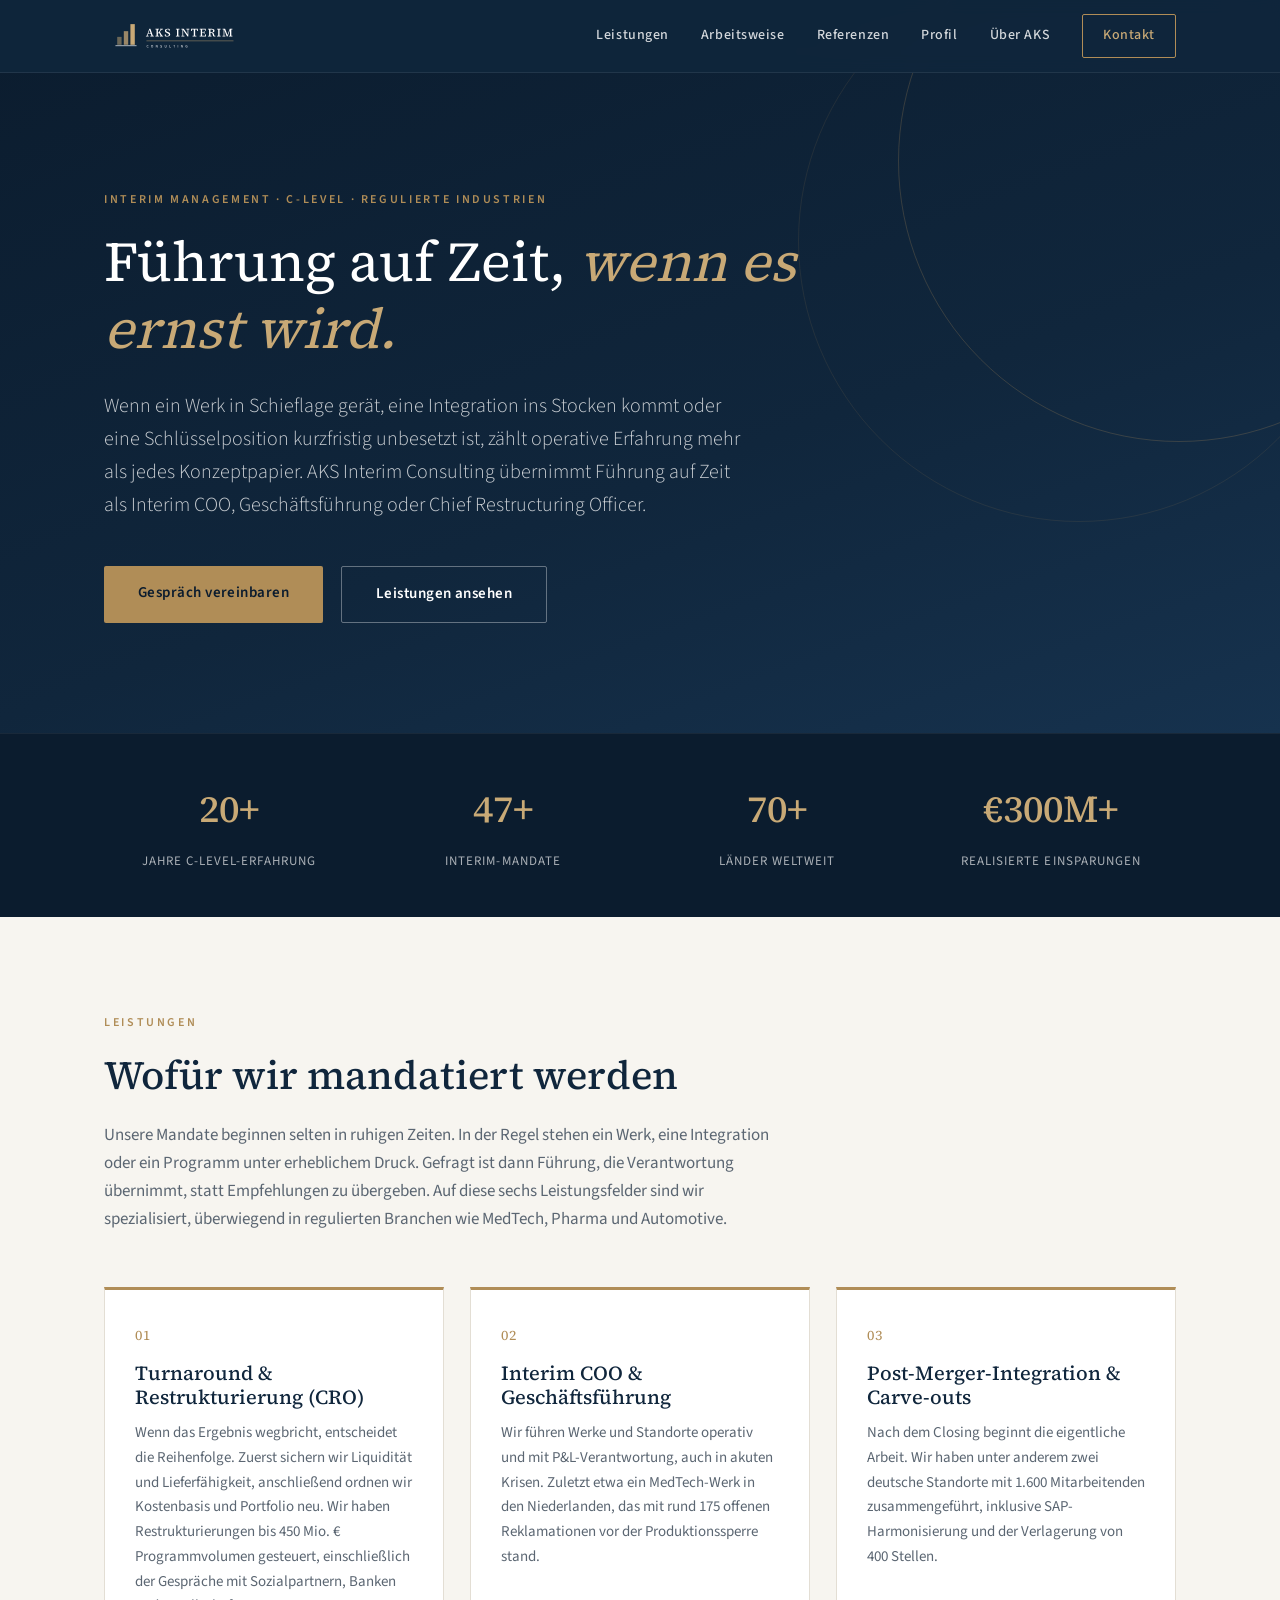
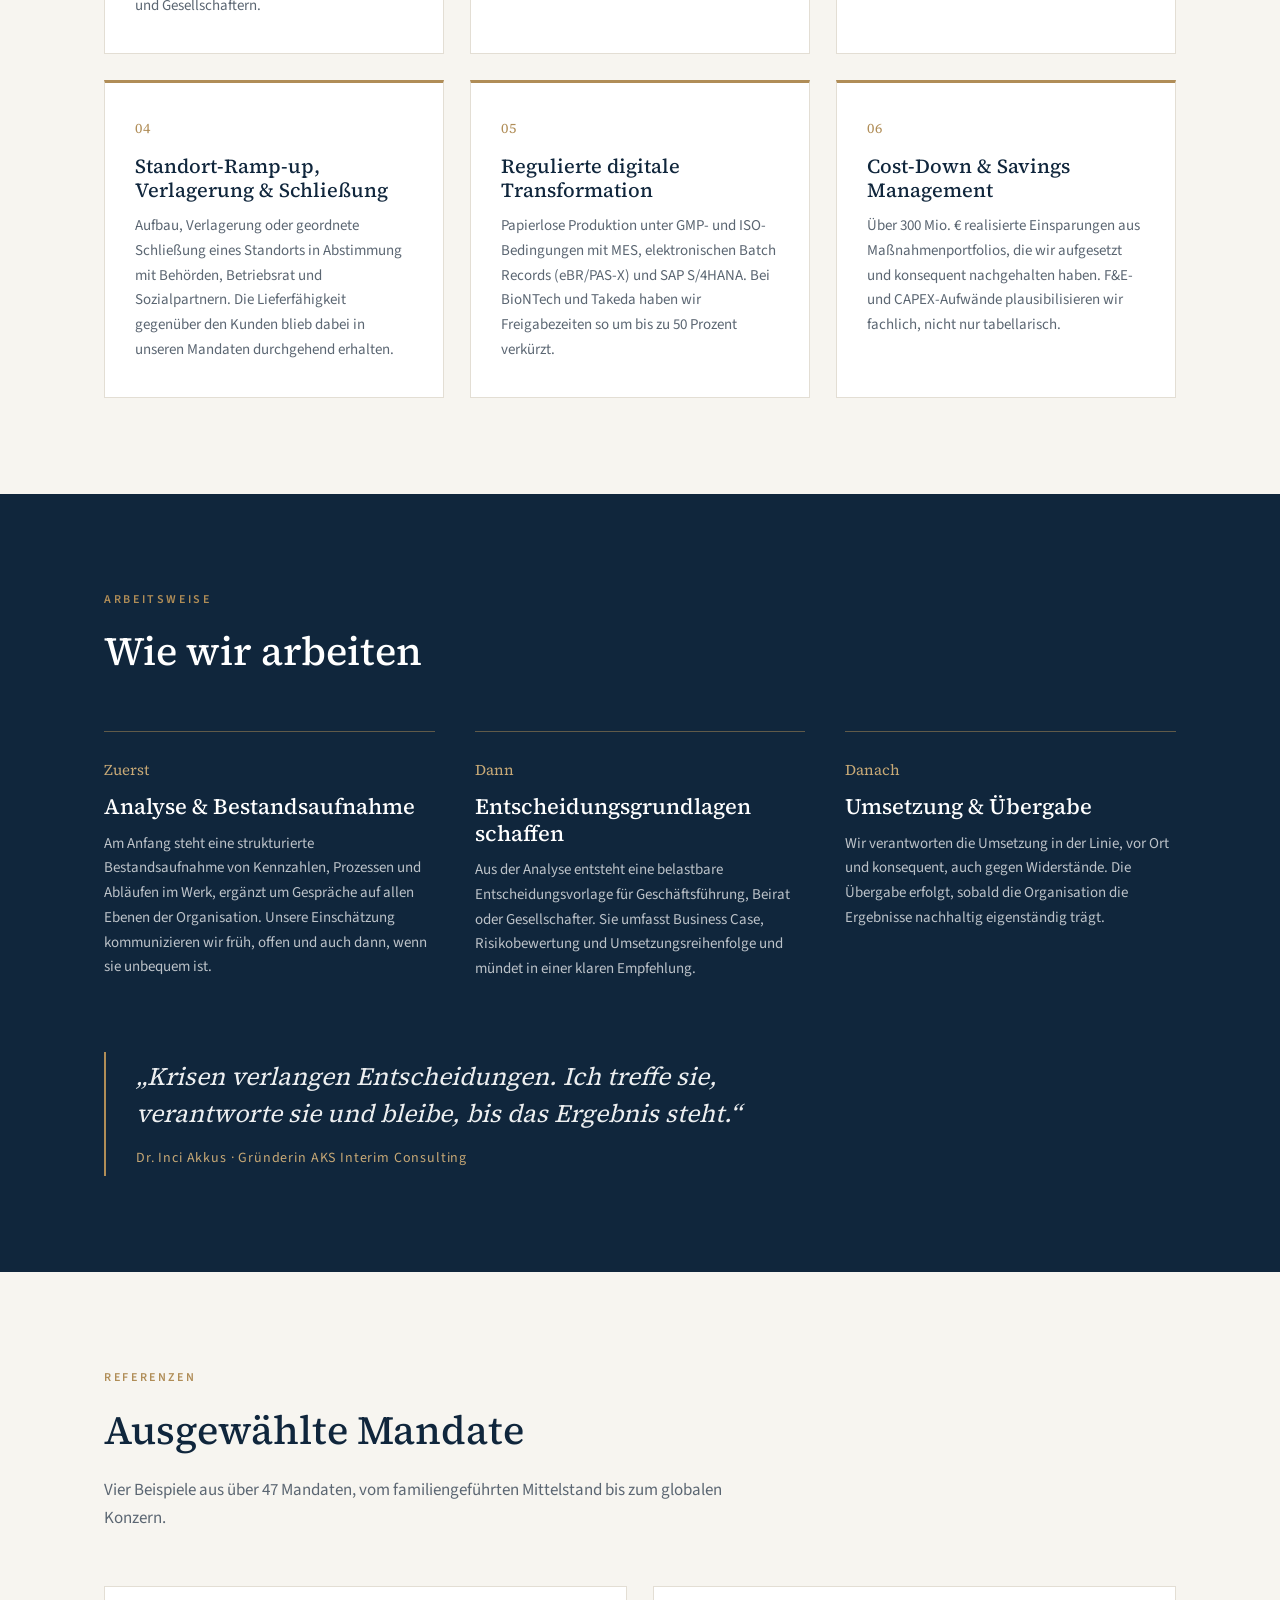
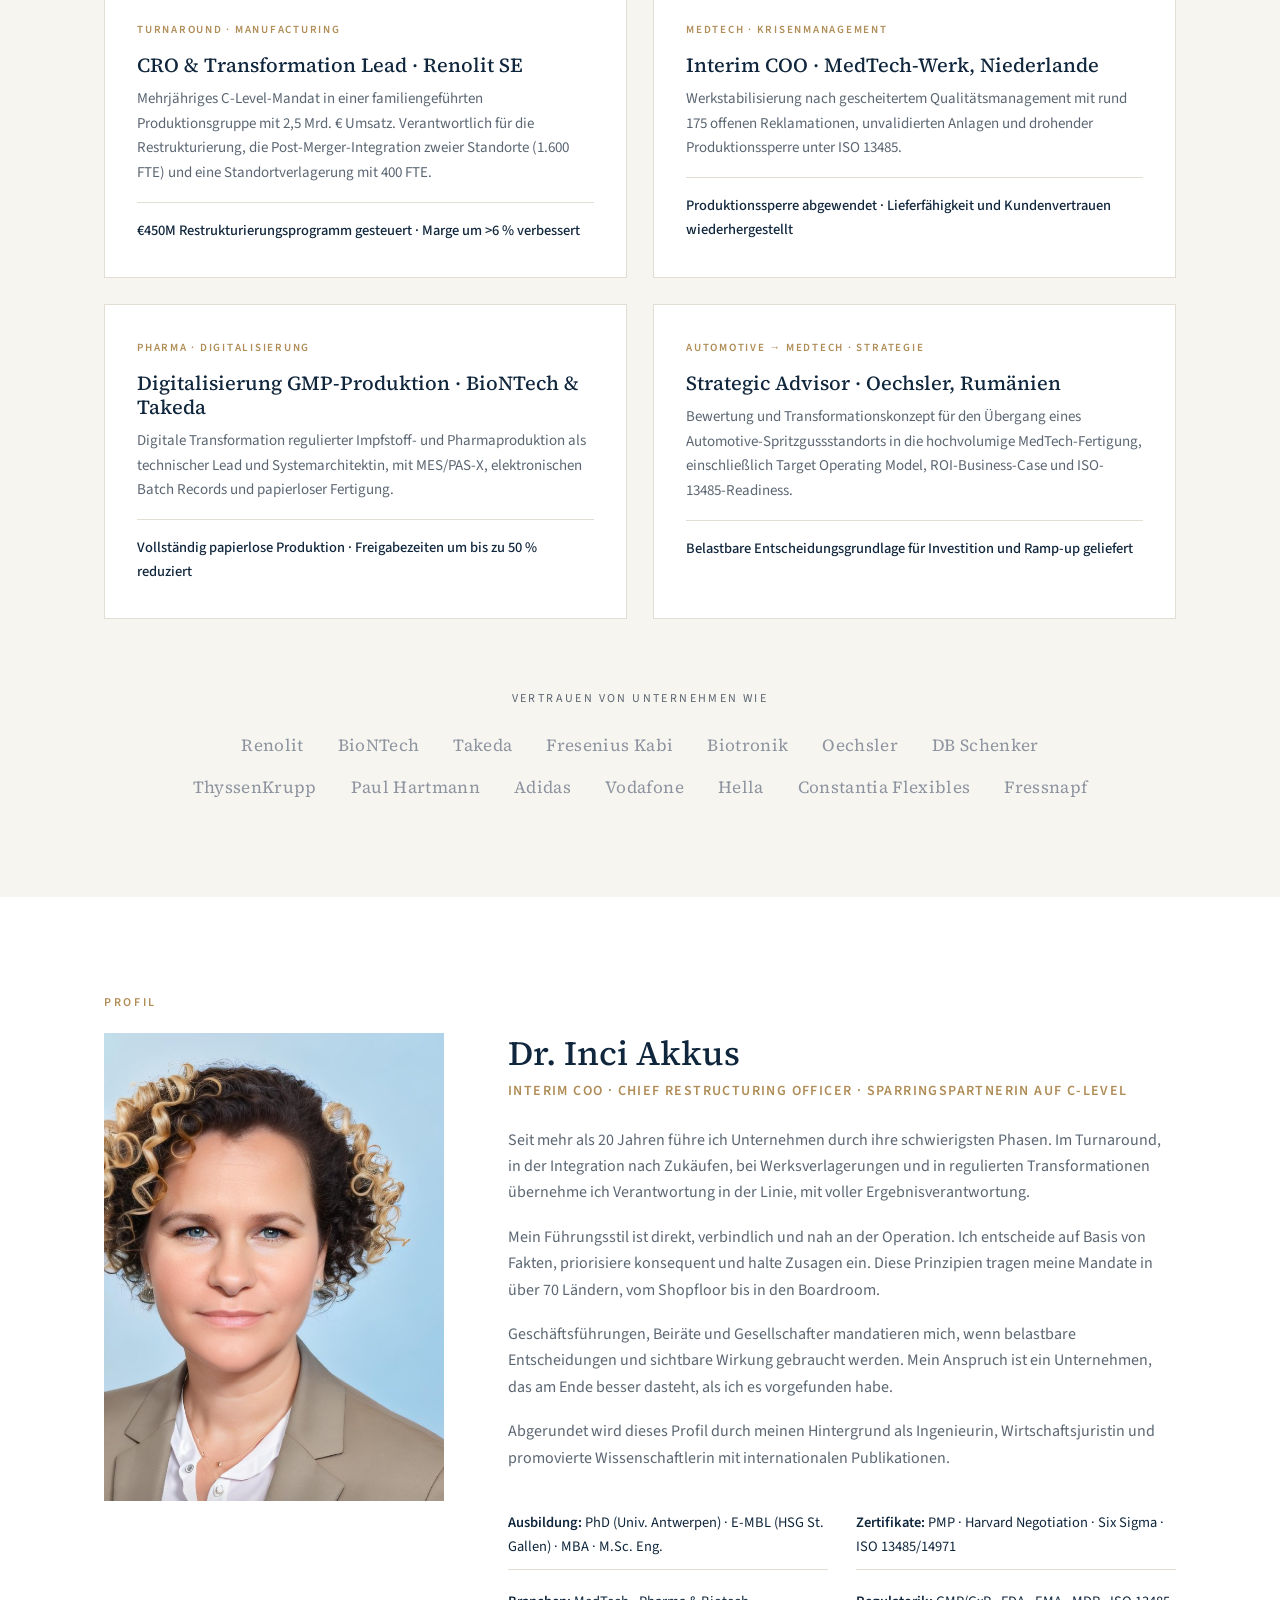
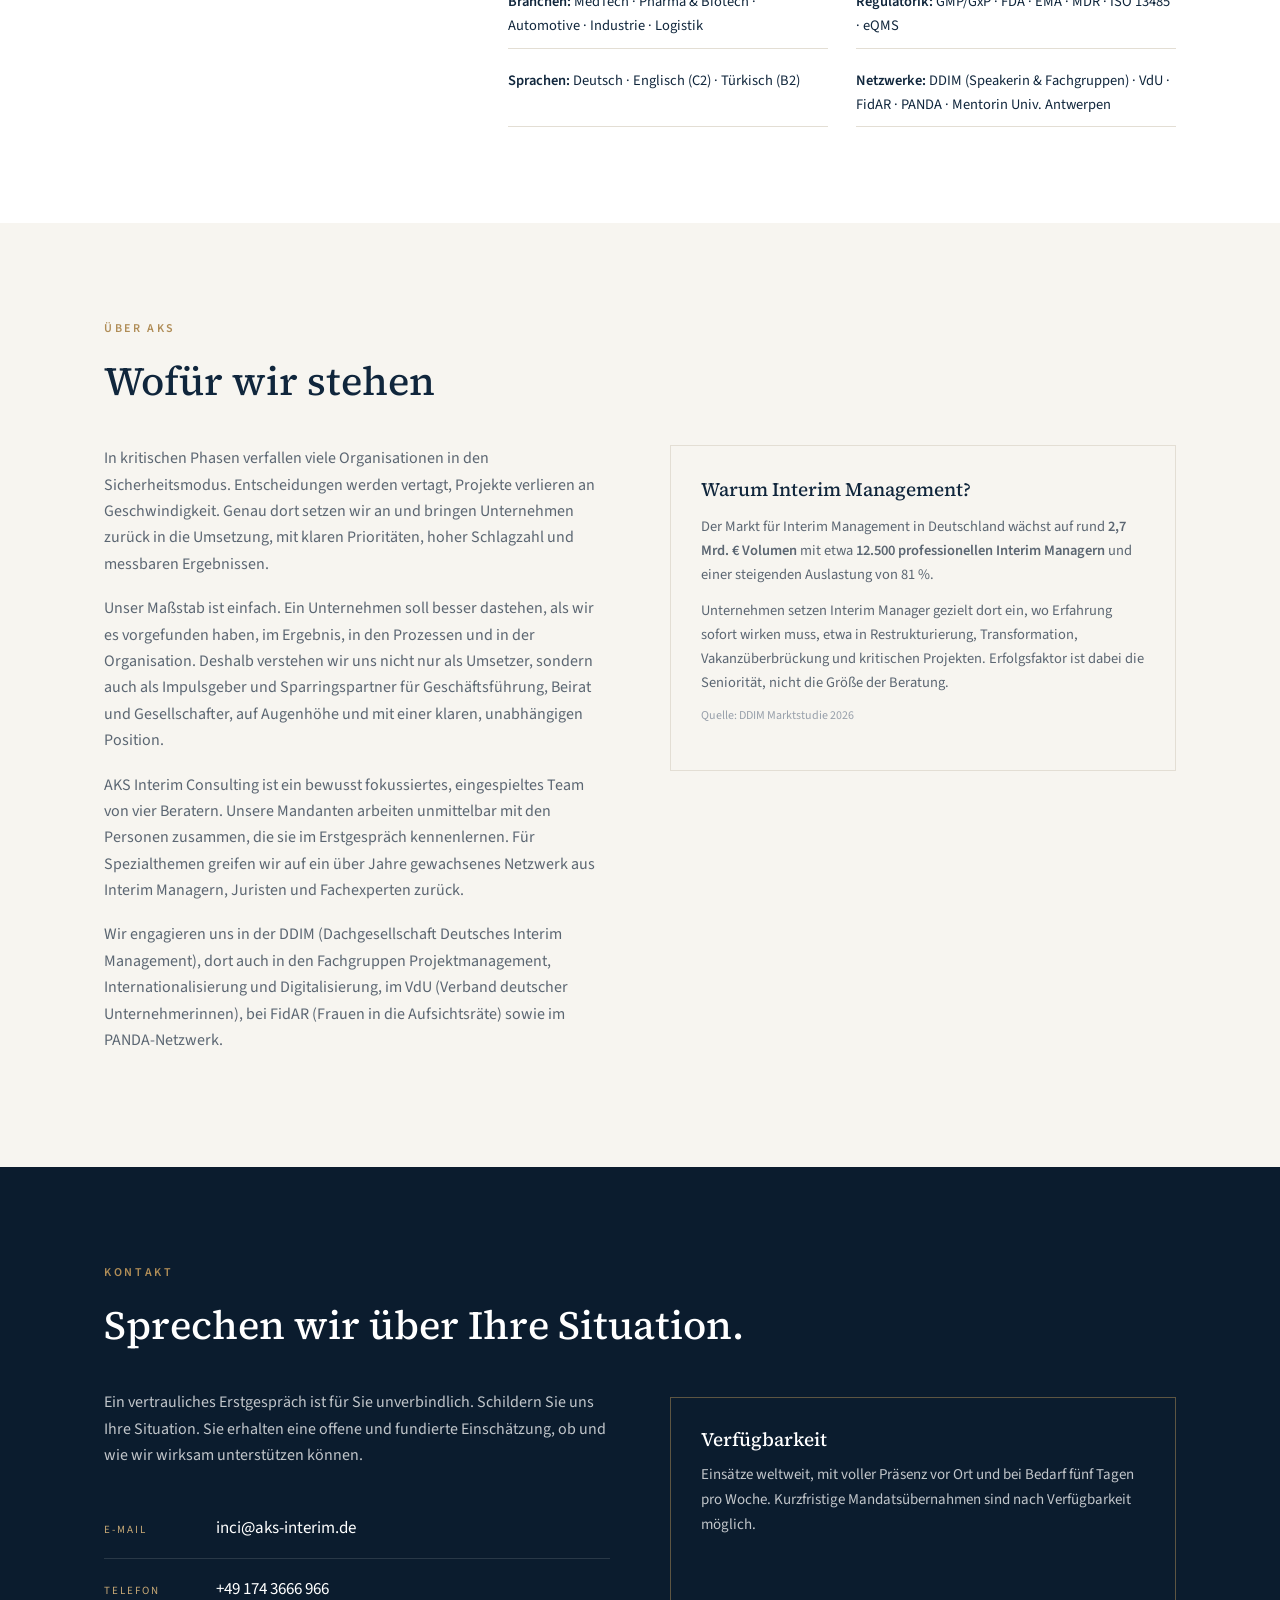
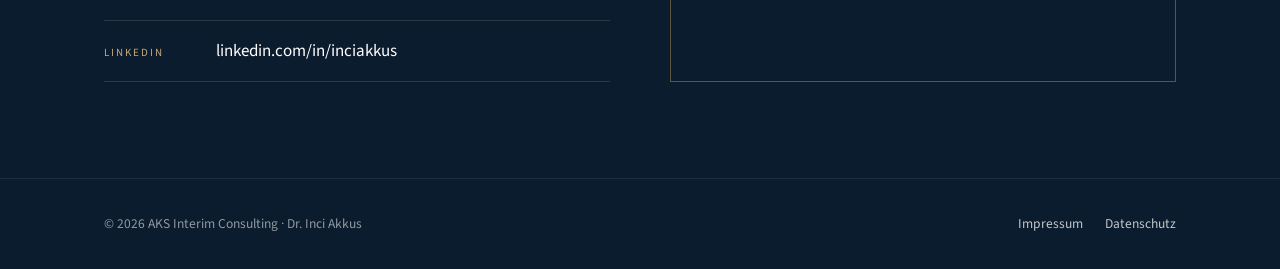
==== index.html @ f51fa435 "Sprachliche Ueberarbeitung: Zitat, Profil-Reihenfolge, weniger Doppelpunkte/Gedankenstriche" ====
<!DOCTYPE html>
<html lang="de">
<head>
<meta charset="UTF-8">
<meta name="viewport" content="width=device-width, initial-scale=1.0">
<title>AKS Interim Consulting – Interim Management auf C-Level | Dr. Inci Akkus</title>
<meta name="description" content="AKS Interim Consulting – Interim Management auf C-Level: Turnaround & Restrukturierung (CRO), Interim COO/Geschäftsführung, Post-Merger-Integration, Standortverlagerung und regulierte digitale Transformation. MedTech · Pharma · Automotive · Industrie.">
<link rel="icon" type="image/svg+xml" href="favicon.svg">
<link rel="icon" type="image/png" sizes="32x32" href="favicon-32.png">
<link rel="apple-touch-icon" href="apple-touch-icon.png">
<link rel="stylesheet" href="fonts/fonts.css">
<style>
:root{
  --navy:#10263c;
  --navy-deep:#0b1c2e;
  --ivory:#f7f5f0;
  --white:#ffffff;
  --bronze:#b08d57;
  --bronze-soft:#c8a976;
  --grey:#5b6672;
  --line:#e3ded4;
  --serif:'Source Serif 4', Georgia, serif;
  --sans:'Source Sans 3', 'Segoe UI', Helvetica, Arial, sans-serif;
}
*{margin:0;padding:0;box-sizing:border-box;}
html{scroll-behavior:smooth;}
body{font-family:var(--sans);color:var(--navy);background:var(--ivory);line-height:1.65;font-size:16px;-webkit-font-smoothing:antialiased;}
h1,h2,h3{font-family:var(--serif);font-weight:500;line-height:1.2;}
a{color:inherit;text-decoration:none;}
.wrap{max-width:1120px;margin:0 auto;padding:0 24px;}
section{padding:96px 0;}
.kicker{font-family:var(--sans);font-size:12px;letter-spacing:.22em;text-transform:uppercase;color:var(--bronze);font-weight:600;margin-bottom:18px;}
.section-title{font-size:clamp(28px,3.6vw,40px);margin-bottom:22px;max-width:720px;}
.section-intro{color:var(--grey);max-width:680px;font-size:17px;}

/* Header */
header{position:fixed;top:0;left:0;right:0;z-index:100;background:rgba(16,38,60,.93);backdrop-filter:blur(8px);border-bottom:1px solid rgba(255,255,255,.08);}
.nav{display:flex;align-items:center;justify-content:space-between;height:72px;}
.brand{display:flex;align-items:center;gap:12px;color:var(--white);}
.brand svg{height:40px;width:auto;display:block;}
.nav-links{display:flex;gap:32px;align-items:center;}
.nav-links a{color:rgba(255,255,255,.82);font-size:14px;font-weight:500;letter-spacing:.04em;transition:color .2s;}
.nav-links a:hover{color:var(--bronze-soft);}
.nav-cta{border:1px solid var(--bronze);color:var(--bronze-soft) !important;padding:9px 20px;border-radius:2px;transition:all .2s;}
.nav-cta:hover{background:var(--bronze);color:var(--navy-deep) !important;}
.burger{display:none;background:none;border:none;cursor:pointer;padding:8px;}
.burger span{display:block;width:24px;height:2px;background:#fff;margin:5px 0;}

/* Hero */
.hero{background:linear-gradient(160deg,var(--navy-deep) 0%,var(--navy) 60%,#16324e 100%);color:var(--white);padding:190px 0 110px;position:relative;overflow:hidden;}
.hero::after{content:"";position:absolute;right:-180px;top:-120px;width:560px;height:560px;border:1px solid rgba(176,141,87,.25);border-radius:50%;}
.hero::before{content:"";position:absolute;right:-80px;top:-40px;width:560px;height:560px;border:1px solid rgba(176,141,87,.12);border-radius:50%;}
.hero h1{font-size:clamp(34px,5vw,56px);font-weight:400;max-width:820px;margin-bottom:28px;}
.hero h1 em{font-style:italic;color:var(--bronze-soft);}
.hero p.lead{font-size:clamp(17px,2vw,20px);color:rgba(255,255,255,.78);max-width:640px;margin-bottom:44px;font-weight:300;}
.hero-ctas{display:flex;gap:18px;flex-wrap:wrap;}
.btn{display:inline-block;padding:15px 34px;border-radius:2px;font-size:15px;font-weight:600;letter-spacing:.03em;transition:all .2s;}
.btn-primary{background:var(--bronze);color:var(--navy-deep);}
.btn-primary:hover{background:var(--bronze-soft);}
.btn-ghost{border:1px solid rgba(255,255,255,.35);color:#fff;}
.btn-ghost:hover{border-color:var(--bronze-soft);color:var(--bronze-soft);}

/* Stats bar */
.stats{background:var(--navy-deep);color:#fff;padding:44px 0;border-top:1px solid rgba(255,255,255,.06);}
.stats .wrap{display:grid;grid-template-columns:repeat(4,1fr);gap:24px;}
.stat{text-align:center;padding:0 8px;}
.stat b{display:block;font-family:var(--serif);font-size:clamp(26px,3vw,38px);font-weight:500;color:var(--bronze-soft);margin-bottom:6px;}
.stat span{font-size:13px;letter-spacing:.08em;text-transform:uppercase;color:rgba(255,255,255,.65);}

/* Services */
.services-grid{display:grid;grid-template-columns:repeat(3,1fr);gap:26px;margin-top:54px;}
.card{background:var(--white);border:1px solid var(--line);border-top:3px solid var(--bronze);padding:34px 30px;transition:transform .2s, box-shadow .2s;}
.card:hover{transform:translateY(-4px);box-shadow:0 14px 34px rgba(16,38,60,.10);}
.card h3{font-size:20px;margin-bottom:12px;}
.card p{color:var(--grey);font-size:15px;}
.card .num{font-family:var(--serif);font-size:14px;color:var(--bronze);display:block;margin-bottom:14px;letter-spacing:.1em;}

/* Approach */
.approach{background:var(--navy);color:#fff;}
.approach .section-title{color:#fff;}
.approach-grid{display:grid;grid-template-columns:repeat(3,1fr);gap:40px;margin-top:56px;}
.step{border-top:1px solid rgba(176,141,87,.5);padding-top:26px;}
.step .num{font-family:var(--serif);font-size:15px;color:var(--bronze-soft);display:block;margin-bottom:10px;}
.step h3{font-size:22px;margin-bottom:12px;color:#fff;}
.step p{color:rgba(255,255,255,.72);font-size:15px;}
.quote{margin-top:70px;border-left:2px solid var(--bronze);padding:6px 0 6px 30px;max-width:760px;}
.quote p{font-family:var(--serif);font-size:clamp(19px,2.4vw,25px);font-style:italic;color:rgba(255,255,255,.92);line-height:1.5;}
.quote cite{display:block;margin-top:14px;font-style:normal;font-size:14px;color:var(--bronze-soft);letter-spacing:.06em;}

/* References */
.cases{display:grid;grid-template-columns:repeat(2,1fr);gap:26px;margin-top:54px;}
.case{background:var(--white);border:1px solid var(--line);padding:34px 32px;}
.case .tag{font-size:11px;letter-spacing:.16em;text-transform:uppercase;color:var(--bronze);font-weight:600;display:block;margin-bottom:14px;}
.case h3{font-size:20px;margin-bottom:10px;}
.case p{color:var(--grey);font-size:15px;}
.case .result{margin-top:16px;padding-top:16px;border-top:1px solid var(--line);font-size:14.5px;color:var(--navy);font-weight:500;}
.logos{margin-top:70px;text-align:center;}
.logos p{font-size:12px;letter-spacing:.2em;text-transform:uppercase;color:var(--grey);margin-bottom:22px;}
.logos ul{list-style:none;display:flex;flex-wrap:wrap;justify-content:center;gap:14px 34px;max-width:900px;margin:0 auto;}
.logos li{font-family:var(--serif);font-size:17px;color:#8d94a0;letter-spacing:.02em;}

/* Profile */
.profile{background:var(--white);}
.profile-grid{display:grid;grid-template-columns:340px 1fr;gap:64px;align-items:start;margin-top:20px;}
.portrait{position:relative;}
.portrait img{width:100%;display:block;filter:none;}
.portrait::after{content:"";position:absolute;left:-16px;bottom:-16px;width:100%;height:100%;border:1px solid var(--bronze);z-index:-1;}
.profile h2{font-size:clamp(26px,3vw,34px);margin-bottom:6px;}
.profile .role{color:var(--bronze);font-weight:600;font-size:14px;letter-spacing:.1em;text-transform:uppercase;margin-bottom:24px;}
.profile p{color:var(--grey);margin-bottom:18px;}
.facts{display:grid;grid-template-columns:1fr 1fr;gap:10px 28px;margin-top:30px;}
.fact{font-size:14.5px;padding:10px 0;border-bottom:1px solid var(--line);color:var(--navy);}
.fact b{font-weight:600;}

/* About */
.about-grid{display:grid;grid-template-columns:1fr 1fr;gap:60px;margin-top:40px;align-items:start;}
.about-grid p{color:var(--grey);margin-bottom:18px;}
.market{background:var(--ivory);border:1px solid var(--line);padding:32px 30px;}
.market h3{font-size:19px;margin-bottom:14px;}
.market p{font-size:14.5px;margin-bottom:12px;}
.market .src{font-size:12px;color:#98a0ab;}

/* Contact */
.contact{background:var(--navy-deep);color:#fff;}
.contact .section-title{color:#fff;}
.contact-grid{display:grid;grid-template-columns:1fr 1fr;gap:60px;margin-top:40px;}
.contact p{color:rgba(255,255,255,.75);}
.contact-list{list-style:none;margin-top:30px;}
.contact-list li{padding:16px 0;border-bottom:1px solid rgba(255,255,255,.12);display:flex;gap:16px;align-items:baseline;}
.contact-list span{font-size:11px;letter-spacing:.18em;text-transform:uppercase;color:var(--bronze-soft);min-width:96px;}
.contact-list a{color:#fff;font-size:17px;}
.contact-list a:hover{color:var(--bronze-soft);}
.avail{border:1px solid rgba(176,141,87,.5);padding:30px;margin-top:8px;}
.avail h3{color:#fff;font-size:19px;margin-bottom:12px;}
.avail p{font-size:15px;}

/* Footer */
footer{background:var(--navy-deep);color:rgba(255,255,255,.55);padding:34px 0;border-top:1px solid rgba(255,255,255,.08);font-size:13.5px;}
footer .wrap{display:flex;justify-content:space-between;align-items:center;flex-wrap:wrap;gap:12px;}
footer a{color:rgba(255,255,255,.75);margin-left:22px;}
footer a:hover{color:var(--bronze-soft);}

/* Responsive */
@media(max-width:900px){
  .services-grid,.approach-grid{grid-template-columns:1fr 1fr;}
  .profile-grid{grid-template-columns:1fr;gap:44px;}
  .portrait{max-width:320px;}
  .about-grid,.contact-grid,.cases{grid-template-columns:1fr;}
  .stats .wrap{grid-template-columns:1fr 1fr;gap:32px 12px;}
}
@media(max-width:680px){
  section{padding:70px 0;}
  .services-grid,.approach-grid{grid-template-columns:1fr;}
  .nav-links{position:fixed;top:72px;right:0;left:0;background:var(--navy-deep);flex-direction:column;padding:26px;gap:22px;display:none;border-bottom:1px solid rgba(255,255,255,.1);}
  .nav-links.open{display:flex;}
  .burger{display:block;}
}
</style>
</head>
<body>

<header>
  <div class="wrap nav">
    <a class="brand" href="#top" aria-label="AKS Interim Consulting">
      <svg style="height:44px;width:auto;display:block" xmlns="http://www.w3.org/2000/svg" viewBox="0 0 616 200" role="img" aria-label="AKS Interim Consulting">
  <g>
    <rect x="60" y="104" width="20" height="36" fill="#c8a976" opacity="0.5"/>
    <rect x="90" y="78" width="20" height="62" fill="#c8a976" opacity="0.75"/>
    <rect x="120" y="46" width="20" height="94" fill="#c8a976"/>
    <line x1="52" y1="144" x2="148" y2="144" stroke="#ffffff" stroke-width="3"/>
  </g>
  <g transform="translate(190,102)"><path d="M12.95 0L0.62 0L0.62-2.86L4.84-3.17L15.96-34.89L20.90-34.89L32.14-3.12L36.24-2.86L36.24 0L20.59 0L20.59-2.86L25.64-3.17L23.09-10.71L10.61-10.71L8.11-3.22L12.95-2.86L12.95 0M11.60-13.62L22.10-13.62L16.59-30.06L15.39-24.96 M59.65 0L43.90 0L43.90-2.86L48.84-3.17Q48.84-4.21 48.84-5.30L48.84-29.38Q48.84-30.42 48.84-31.51L43.90-31.82L43.90-34.68L59.81-34.68L59.81-31.82L54.97-31.51Q54.97-30.47 54.97-29.38Q54.92-26.73 54.92-24.08L54.92-14.98L57.31-18.10L68.70-31.46L64.59-31.82L64.59-34.68L77.64-34.68L77.64-31.82L72.70-31.51L63.71-21.53L74.63-3.12L78.68-2.86L78.68 0L63.97 0L63.97-2.86L67.92-3.12L59.76-17.21L54.92-11.91L54.92-10.45Q54.92-7.96 54.97-5.36Q54.97-4.26 54.97-3.17L59.65-2.86 M97.46 0.83Q94.03 0.83 91.12 0Q88.21-0.83 86.44-1.87L86.60-9.62L90.18-9.62L91.33-3.54Q92.58-2.91 93.93-2.60Q95.44-2.18 97.36-2.18Q99.91-2.18 101.62-2.94Q103.34-3.69 104.17-5.02Q105-6.34 105-8.06Q105-9.62 104.38-10.69Q103.76-11.75 102.40-12.61Q101.05-13.47 98.87-14.30L97-15.03Q94.14-16.17 91.87-17.58Q89.61-18.98 88.34-20.98Q87.06-22.98 87.06-25.84Q87.06-28.91 88.68-31.07Q90.29-33.23 93.07-34.37Q95.85-35.52 99.44-35.52Q102.51-35.52 104.95-34.74Q107.40-33.96 108.85-32.97L108.70-25.64L105.16-25.64L103.96-31.56Q103.76-31.67 103.50-31.77Q101.73-32.50 99.39-32.50Q97.36-32.50 95.85-31.82Q94.34-31.15 93.54-29.95Q92.73-28.76 92.73-27.14Q92.73-25.64 93.38-24.54Q94.03-23.45 95.33-22.62Q96.63-21.79 98.66-20.96L100.58-20.23Q103.81-18.98 106.07-17.52Q108.33-16.07 109.53-14.12Q110.72-12.17 110.72-9.31Q110.72-6.19 109.09-3.93Q107.45-1.66 104.46-0.42Q101.47 0.83 97.46 0.83  M153.07 0L137 0L137-2.86L141.94-3.17Q141.94-4.21 141.94-5.30L141.94-29.38Q141.94-30.42 141.94-31.51L137-31.82L137-34.68L153.07-34.68L153.07-31.82L148.18-31.51Q148.18-30.47 148.18-29.38Q148.13-26.73 148.13-24.08L148.13-10.71Q148.13-8.01 148.18-5.36Q148.18-4.26 148.18-3.17L153.07-2.86 M175.38 0L161.81 0L161.81-2.86L166.60-3.22L166.60-31.67L161.97-31.82L161.97-34.68L172.16-34.68L190.46-8.37L189.94-19.08L189.94-31.46L184.43-31.82L184.43-34.68L197.90-34.68L197.90-31.82L193.22-31.46L193.22 0.31L189.89 0.31L169.30-29.07L169.82-16.22L169.82-3.22L175.38-2.86 M229.84 0L212.68 0L212.68-2.86L218.14-3.17Q218.14-4.21 218.14-5.30L218.14-29.38Q218.14-30.47 218.14-31.62L210.39-31.62L209.09-25.01L205.66-25.01L206.02-34.68L236.44-34.68L236.80-25.01L233.42-25.01L232.07-31.62L224.38-31.62Q224.38-30.47 224.38-29.38Q224.32-26.73 224.32-24.08L224.32-10.71Q224.32-8.01 224.38-5.36Q224.38-4.26 224.38-3.17L229.84-2.86 M273.52 0L244.87 0L244.87-2.86L249.76-3.17Q249.76-4.21 249.81-5.30Q249.81-7.96 249.81-10.66L249.81-24.02Q249.81-26.68 249.81-29.38Q249.76-30.42 249.76-31.51L244.87-31.82L244.87-34.68L272.48-34.68L272.85-25.43L269.47-25.43L268.17-31.62L256.05-31.62Q256.05-30.47 256.05-29.38Q256-26.73 256-24.08L256-19.19L263.28-19.19L264.06-23.76L267.02-23.76L267.02-11.70L264.06-11.70L263.28-16.22L256-16.22L256-10.82Q256-8.06 256.05-5.41Q256.05-4.21 256.05-3.07L269.16-3.07L270.51-9.52L273.89-9.52 M298.86 0L282.84 0L282.84-2.86L287.78-3.17Q287.78-4.26 287.78-5.36L287.78-29.38Q287.78-30.42 287.78-31.51L282.84-31.82L282.84-34.68L298.96-34.68Q305.36-34.68 308.81-32.34Q312.27-30 312.27-25.79Q312.27-23.40 310.89-21.58Q309.52-19.76 306.97-18.67Q304.42-17.58 300.99-17.42L300.99-17.11Q303.02-17.06 304.47-16.67Q305.93-16.28 306.97-15.50Q308.01-14.72 308.71-13.44Q309.41-12.17 309.93-10.30L311.91-3.17L316.43-2.76L316.43 0Q315.81 0.16 315.08 0.26Q314.35 0.36 313.57 0.44Q312.79 0.52 311.86 0.52Q309 0.52 307.46-0.47Q305.93-1.46 305.30-3.95L303.64-10.76Q303.17-12.79 302.37-13.88Q301.56-14.98 300.36-15.42Q299.17-15.86 297.24-15.86L293.97-15.86L293.97-10.82Q293.97-8.06 294.02-5.41Q294.02-4.26 294.02-3.17L298.86-2.86L298.86 0M293.97-23.82L293.97-18.62L297.97-18.62Q300.73-18.62 302.50-19.50Q304.26-20.38 305.10-21.94Q305.93-23.50 305.93-25.48Q305.93-28.65 304.06-30.21Q302.18-31.77 298.23-31.77L294.02-31.77Q294.02-30.52 294.02-29.28Q293.97-26.57 293.97-23.82 M340.20 0L324.14 0L324.14-2.86L329.08-3.17Q329.08-4.21 329.08-5.30L329.08-29.38Q329.08-30.42 329.08-31.51L324.14-31.82L324.14-34.68L340.20-34.68L340.20-31.82L335.32-31.51Q335.32-30.47 335.32-29.38Q335.26-26.73 335.26-24.08L335.26-10.71Q335.26-8.01 335.32-5.36Q335.32-4.26 335.32-3.17L340.20-2.86 M361.79 0L348.79 0L348.79-2.86L353.73-3.22L353.73-31.51L349.16-31.82L349.16-34.68L360.54-34.68L371.31-7.02L373.34-12.79L381.60-34.68L393.67-34.68L393.67-31.82L388.78-31.51Q388.78-30.47 388.78-29.38Q388.73-26.73 388.73-24.08L388.73-10.71Q388.73-8.01 388.78-5.36Q388.78-4.26 388.78-3.17L393.67-2.86L393.67 0L377.86 0L377.86-2.86L382.64-3.17Q382.64-4.42 382.64-5.67L382.64-16.95L382.70-29.74L380.77-24.13L371.57 0L368.08 0L356.44-30L357.01-18.25L357.01-3.22L361.79-2.86" fill="#ffffff"/></g>
  <line x1="193" y1="122" x2="588.592" y2="122" stroke="#c8a976" stroke-width="2"/>
  <g transform="translate(193,152)"><path d="M5.88 0.20Q4.47 0.20 3.32-0.46Q2.18-1.12 1.50-2.41Q0.83-3.69 0.83-5.53Q0.83-6.89 1.22-7.96Q1.62-9.04 2.32-9.79Q3.03-10.54 3.94-10.93Q4.86-11.32 5.92-11.32Q6.97-11.32 7.79-10.91Q8.60-10.49 9.13-9.91L8.08-8.70Q7.65-9.15 7.13-9.38Q6.61-9.61 5.97-9.61Q5.08-9.61 4.38-9.11Q3.67-8.62 3.26-7.72Q2.86-6.82 2.86-5.58Q2.86-4.30 3.25-3.39Q3.64-2.48 4.35-2Q5.07-1.51 6.02-1.51Q6.73-1.51 7.29-1.80Q7.85-2.09 8.31-2.57L9.32-1.39Q8.64-0.61 7.79-0.20Q6.94 0.20 5.88 0.20 M25.52 0.20Q24.08 0.20 22.97-0.50Q21.87-1.21 21.25-2.51Q20.63-3.81 20.63-5.61Q20.63-7.41 21.25-8.69Q21.87-9.96 22.97-10.64Q24.08-11.32 25.52-11.32Q26.98-11.32 28.09-10.64Q29.19-9.96 29.81-8.69Q30.43-7.41 30.43-5.61Q30.43-3.81 29.81-2.51Q29.19-1.21 28.09-0.50Q26.98 0.20 25.52 0.20M25.52-1.51Q26.41-1.51 27.04-2.01Q27.68-2.52 28.04-3.44Q28.39-4.37 28.39-5.61Q28.39-6.85 28.04-7.74Q27.68-8.64 27.04-9.12Q26.41-9.61 25.52-9.61Q24.65-9.61 24.01-9.12Q23.36-8.64 23.01-7.74Q22.65-6.85 22.65-5.61Q22.65-4.37 23.01-3.44Q23.36-2.52 24.01-2.01Q24.65-1.51 25.52-1.51 M44.55 0L42.66 0L42.66-11.12L44.82-11.12L48.15-5Q48.46-4.44 48.74-3.79Q49.02-3.14 49.27-2.48L49.34-2.48Q49.27-3.38 49.19-4.36Q49.10-5.34 49.10-6.26L49.10-11.12L50.99-11.12L50.99 0L48.83 0L45.50-6.12Q45.19-6.68 44.90-7.33Q44.60-7.97 44.34-8.64L44.28-8.64Q44.38-7.77 44.46-6.79Q44.55-5.81 44.55-4.86 M67.08 0.20Q65.92 0.20 64.89-0.22Q63.86-0.65 63.06-1.43L64.14-2.72Q64.73-2.14 65.52-1.83Q66.31-1.51 67.11-1.51Q68.06-1.51 68.56-1.90Q69.05-2.30 69.05-2.94Q69.05-3.40 68.83-3.68Q68.61-3.96 68.22-4.16Q67.84-4.37 67.33-4.57L65.80-5.24Q65.26-5.47 64.74-5.86Q64.22-6.24 63.89-6.81Q63.56-7.38 63.56-8.19Q63.56-9.08 64.04-9.78Q64.53-10.49 65.37-10.91Q66.21-11.32 67.30-11.32Q68.30-11.32 69.19-10.96Q70.09-10.59 70.72-9.96L69.68-8.67Q69.13-9.11 68.54-9.36Q67.94-9.61 67.30-9.61Q66.52-9.61 66.03-9.26Q65.55-8.91 65.55-8.30Q65.55-7.87 65.79-7.59Q66.04-7.31 66.46-7.11Q66.87-6.92 67.31-6.73L68.83-6.10Q69.49-5.81 70-5.42Q70.51-5.03 70.79-4.47Q71.07-3.91 71.07-3.09Q71.07-2.19 70.60-1.45Q70.12-0.70 69.23-0.25Q68.33 0.20 67.08 0.20 M87.26 0.20Q86.29 0.20 85.52-0.07Q84.74-0.34 84.19-0.94Q83.64-1.53 83.34-2.48Q83.04-3.43 83.04-4.78L83.04-11.12L85.02-11.12L85.02-4.62Q85.02-3.45 85.30-2.77Q85.58-2.09 86.09-1.80Q86.60-1.51 87.26-1.51Q87.94-1.51 88.46-1.80Q88.98-2.09 89.27-2.77Q89.57-3.45 89.57-4.62L89.57-11.12L91.46-11.12L91.46-4.78Q91.46-3.43 91.17-2.48Q90.88-1.53 90.33-0.94Q89.78-0.34 89-0.07Q88.23 0.20 87.26 0.20 M110.83 0L104.23 0L104.23-11.12L106.20-11.12L106.20-1.67L110.83-1.67 M126.98 0L125.01 0L125.01-9.45L121.79-9.45L121.79-11.12L130.19-11.12L130.19-9.45L126.98-9.45 M144.02 0L142.05 0L142.05-11.12L144.02-11.12 M158.73 0L156.84 0L156.84-11.12L159-11.12L162.33-5Q162.64-4.44 162.92-3.79Q163.20-3.14 163.45-2.48L163.52-2.48Q163.45-3.38 163.37-4.36Q163.28-5.34 163.28-6.26L163.28-11.12L165.17-11.12L165.17 0L163.01 0L159.68-6.12Q159.37-6.68 159.08-7.33Q158.78-7.97 158.52-8.64L158.46-8.64Q158.56-7.77 158.64-6.79Q158.73-5.81 158.73-4.86 M182.67 0.20Q181.17 0.20 179.98-0.46Q178.79-1.12 178.11-2.41Q177.43-3.69 177.43-5.53Q177.43-6.89 177.83-7.96Q178.23-9.03 178.95-9.78Q179.68-10.54 180.63-10.93Q181.58-11.32 182.68-11.32Q183.87-11.32 184.71-10.90Q185.54-10.47 186.05-9.91L185-8.70Q184.59-9.11 184.06-9.36Q183.53-9.61 182.75-9.61Q181.77-9.61 181.02-9.12Q180.27-8.64 179.86-7.74Q179.45-6.83 179.45-5.58Q179.45-4.32 179.85-3.40Q180.24-2.48 180.99-2Q181.75-1.51 182.85-1.51Q183.33-1.51 183.76-1.64Q184.18-1.77 184.45-2.01L184.45-4.40L182.34-4.40L182.34-6.02L186.22-6.02L186.22-1.12Q185.66-0.56 184.73-0.18Q183.81 0.20 182.67 0.20" fill="rgba(255,255,255,0.75)"/></g>
</svg>
    </a>
    <button class="burger" aria-label="Menü öffnen" onclick="document.getElementById('m').classList.toggle('open')">
      <span></span><span></span><span></span>
    </button>
    <nav class="nav-links" id="m">
      <a href="#leistungen">Leistungen</a>
      <a href="#arbeitsweise">Arbeitsweise</a>
      <a href="#referenzen">Referenzen</a>
      <a href="#profil">Profil</a>
      <a href="#ueber">Über AKS</a>
      <a href="#kontakt" class="nav-cta">Kontakt</a>
    </nav>
  </div>
</header>

<div class="hero" id="top">
  <div class="wrap">
    <div class="kicker">Interim Management · C-Level · Regulierte Industrien</div>
    <h1>Führung auf Zeit, <em>wenn es ernst wird.</em></h1>
    <p class="lead">Wenn ein Werk in Schieflage gerät, eine Integration ins Stocken kommt oder eine Schlüsselposition kurzfristig unbesetzt ist, zählt operative Erfahrung mehr als jedes Konzeptpapier. AKS Interim Consulting übernimmt Führung auf Zeit als Interim COO, Geschäftsführung oder Chief Restructuring Officer.</p>
    <div class="hero-ctas">
      <a class="btn btn-primary" href="#kontakt">Gespräch vereinbaren</a>
      <a class="btn btn-ghost" href="#leistungen">Leistungen ansehen</a>
    </div>
  </div>
</div>

<div class="stats">
  <div class="wrap">
    <div class="stat"><b>20+</b><span>Jahre C-Level-Erfahrung</span></div>
    <div class="stat"><b>47+</b><span>Interim-Mandate</span></div>
    <div class="stat"><b>70+</b><span>Länder weltweit</span></div>
    <div class="stat"><b>€300M+</b><span>Realisierte Einsparungen</span></div>
  </div>
</div>

<section id="leistungen">
  <div class="wrap">
    <div class="kicker">Leistungen</div>
    <h2 class="section-title">Wofür wir mandatiert werden</h2>
    <p class="section-intro">Unsere Mandate beginnen selten in ruhigen Zeiten. In der Regel stehen ein Werk, eine Integration oder ein Programm unter erheblichem Druck. Gefragt ist dann Führung, die Verantwortung übernimmt, statt Empfehlungen zu übergeben. Auf diese sechs Leistungsfelder sind wir spezialisiert, überwiegend in regulierten Branchen wie MedTech, Pharma und Automotive.</p>
    <div class="services-grid">
      <div class="card"><span class="num">01</span><h3>Turnaround &amp; Restrukturierung (CRO)</h3><p>Wenn das Ergebnis wegbricht, entscheidet die Reihenfolge. Zuerst sichern wir Liquidität und Lieferfähigkeit, anschließend ordnen wir Kostenbasis und Portfolio neu. Wir haben Restrukturierungen bis 450 Mio. € Programmvolumen gesteuert, einschließlich der Gespräche mit Sozialpartnern, Banken und Gesellschaftern.</p></div>
      <div class="card"><span class="num">02</span><h3>Interim COO &amp; Geschäftsführung</h3><p>Wir führen Werke und Standorte operativ und mit P&amp;L-Verantwortung, auch in akuten Krisen. Zuletzt etwa ein MedTech-Werk in den Niederlanden, das mit rund 175 offenen Reklamationen vor der Produktionssperre stand.</p></div>
      <div class="card"><span class="num">03</span><h3>Post-Merger-Integration &amp; Carve-outs</h3><p>Nach dem Closing beginnt die eigentliche Arbeit. Wir haben unter anderem zwei deutsche Standorte mit 1.600 Mitarbeitenden zusammengeführt, inklusive SAP-Harmonisierung und der Verlagerung von 400 Stellen.</p></div>
      <div class="card"><span class="num">04</span><h3>Standort-Ramp-up, Verlagerung &amp; Schließung</h3><p>Aufbau, Verlagerung oder geordnete Schließung eines Standorts in Abstimmung mit Behörden, Betriebsrat und Sozialpartnern. Die Lieferfähigkeit gegenüber den Kunden blieb dabei in unseren Mandaten durchgehend erhalten.</p></div>
      <div class="card"><span class="num">05</span><h3>Regulierte digitale Transformation</h3><p>Papierlose Produktion unter GMP- und ISO-Bedingungen mit MES, elektronischen Batch Records (eBR/PAS-X) und SAP S/4HANA. Bei BioNTech und Takeda haben wir Freigabezeiten so um bis zu 50 Prozent verkürzt.</p></div>
      <div class="card"><span class="num">06</span><h3>Cost-Down &amp; Savings Management</h3><p>Über 300 Mio. € realisierte Einsparungen aus Maßnahmenportfolios, die wir aufgesetzt und konsequent nachgehalten haben. F&amp;E- und CAPEX-Aufwände plausibilisieren wir fachlich, nicht nur tabellarisch.</p></div>
    </div>
  </div>
</section>

<section class="approach" id="arbeitsweise">
  <div class="wrap">
    <div class="kicker">Arbeitsweise</div>
    <h2 class="section-title">Wie wir arbeiten</h2>
    <div class="approach-grid">
      <div class="step"><span class="num">Zuerst</span><h3>Analyse &amp; Bestandsaufnahme</h3><p>Am Anfang steht eine strukturierte Bestandsaufnahme von Kennzahlen, Prozessen und Abläufen im Werk, ergänzt um Gespräche auf allen Ebenen der Organisation. Unsere Einschätzung kommunizieren wir früh, offen und auch dann, wenn sie unbequem ist.</p></div>
      <div class="step"><span class="num">Dann</span><h3>Entscheidungsgrundlagen schaffen</h3><p>Aus der Analyse entsteht eine belastbare Entscheidungsvorlage für Geschäftsführung, Beirat oder Gesellschafter. Sie umfasst Business Case, Risikobewertung und Umsetzungsreihenfolge und mündet in einer klaren Empfehlung.</p></div>
      <div class="step"><span class="num">Danach</span><h3>Umsetzung &amp; Übergabe</h3><p>Wir verantworten die Umsetzung in der Linie, vor Ort und konsequent, auch gegen Widerstände. Die Übergabe erfolgt, sobald die Organisation die Ergebnisse nachhaltig eigenständig trägt.</p></div>
    </div>
    <div class="quote">
      <p>„Krisen verlangen Entscheidungen. Ich treffe sie, verantworte sie und bleibe, bis das Ergebnis steht.“</p>
      <cite>Dr. Inci Akkus · Gründerin AKS Interim Consulting</cite>
    </div>
  </div>
</section>

<section id="referenzen">
  <div class="wrap">
    <div class="kicker">Referenzen</div>
    <h2 class="section-title">Ausgewählte Mandate</h2>
    <p class="section-intro">Vier Beispiele aus über 47 Mandaten, vom familiengeführten Mittelstand bis zum globalen Konzern.</p>
    <div class="cases">
      <div class="case"><span class="tag">Turnaround · Manufacturing</span><h3>CRO &amp; Transformation Lead · Renolit SE</h3><p>Mehrjähriges C-Level-Mandat in einer familiengeführten Produktionsgruppe mit 2,5 Mrd. € Umsatz. Verantwortlich für die Restrukturierung, die Post-Merger-Integration zweier Standorte (1.600 FTE) und eine Standortverlagerung mit 400 FTE.</p><div class="result">€450M Restrukturierungsprogramm gesteuert · Marge um &gt;6&nbsp;% verbessert</div></div>
      <div class="case"><span class="tag">MedTech · Krisenmanagement</span><h3>Interim COO · MedTech-Werk, Niederlande</h3><p>Werkstabilisierung nach gescheitertem Qualitätsmanagement mit rund 175 offenen Reklamationen, unvalidierten Anlagen und drohender Produktionssperre unter ISO 13485.</p><div class="result">Produktionssperre abgewendet · Lieferfähigkeit und Kundenvertrauen wiederhergestellt</div></div>
      <div class="case"><span class="tag">Pharma · Digitalisierung</span><h3>Digitalisierung GMP-Produktion · BioNTech &amp; Takeda</h3><p>Digitale Transformation regulierter Impfstoff- und Pharmaproduktion als technischer Lead und Systemarchitektin, mit MES/PAS-X, elektronischen Batch Records und papierloser Fertigung.</p><div class="result">Vollständig papierlose Produktion · Freigabezeiten um bis zu 50&nbsp;% reduziert</div></div>
      <div class="case"><span class="tag">Automotive → MedTech · Strategie</span><h3>Strategic Advisor · Oechsler, Rumänien</h3><p>Bewertung und Transformationskonzept für den Übergang eines Automotive-Spritzgussstandorts in die hochvolumige MedTech-Fertigung, einschließlich Target Operating Model, ROI-Business-Case und ISO-13485-Readiness.</p><div class="result">Belastbare Entscheidungsgrundlage für Investition und Ramp-up geliefert</div></div>
    </div>
    <div class="logos">
      <p>Vertrauen von Unternehmen wie</p>
      <ul>
        <li>Renolit</li><li>BioNTech</li><li>Takeda</li><li>Fresenius Kabi</li><li>Biotronik</li><li>Oechsler</li><li>DB Schenker</li><li>ThyssenKrupp</li><li>Paul Hartmann</li><li>Adidas</li><li>Vodafone</li><li>Hella</li><li>Constantia Flexibles</li><li>Fressnapf</li>
      </ul>
    </div>
  </div>
</section>

<section class="profile" id="profil">
  <div class="wrap">
    <div class="kicker">Profil</div>
    <div class="profile-grid">
      <div class="portrait"><img src="[data-uri]" alt="Porträt Dr. Inci Akkus"></div>
      <div>
        <h2>Dr. Inci Akkus</h2>
        <div class="role">Interim COO · Chief Restructuring Officer · Sparringspartnerin auf C-Level</div>
        <p>Seit mehr als 20 Jahren führe ich Unternehmen durch ihre schwierigsten Phasen. Im Turnaround, in der Integration nach Zukäufen, bei Werksverlagerungen und in regulierten Transformationen übernehme ich Verantwortung in der Linie, mit voller Ergebnisverantwortung.</p>
        <p>Mein Führungsstil ist direkt, verbindlich und nah an der Operation. Ich entscheide auf Basis von Fakten, priorisiere konsequent und halte Zusagen ein. Diese Prinzipien tragen meine Mandate in über 70 Ländern, vom Shopfloor bis in den Boardroom.</p>
        <p>Geschäftsführungen, Beiräte und Gesellschafter mandatieren mich, wenn belastbare Entscheidungen und sichtbare Wirkung gebraucht werden. Mein Anspruch ist ein Unternehmen, das am Ende besser dasteht, als ich es vorgefunden habe.</p>
        <p>Abgerundet wird dieses Profil durch meinen Hintergrund als Ingenieurin, Wirtschaftsjuristin und promovierte Wissenschaftlerin mit internationalen Publikationen.</p>
        <div class="facts">
          <div class="fact"><b>Ausbildung:</b> PhD (Univ. Antwerpen) · E-MBL (HSG St. Gallen) · MBA · M.Sc. Eng.</div>
          <div class="fact"><b>Zertifikate:</b> PMP · Harvard Negotiation · Six Sigma · ISO 13485/14971</div>
          <div class="fact"><b>Branchen:</b> MedTech · Pharma &amp; Biotech · Automotive · Industrie · Logistik</div>
          <div class="fact"><b>Regulatorik:</b> GMP/GxP · FDA · EMA · MDR · ISO 13485 · eQMS</div>
          <div class="fact"><b>Sprachen:</b> Deutsch · Englisch (C2) · Türkisch (B2)</div>
          <div class="fact"><b>Netzwerke:</b> DDIM (Speakerin &amp; Fachgruppen) · VdU · FidAR · PANDA · Mentorin Univ. Antwerpen</div>
        </div>
      </div>
    </div>
  </div>
</section>

<section id="ueber">
  <div class="wrap">
    <div class="kicker">Über AKS</div>
    <h2 class="section-title">Wofür wir stehen</h2>
    <div class="about-grid">
      <div>
        <p>In kritischen Phasen verfallen viele Organisationen in den Sicherheitsmodus. Entscheidungen werden vertagt, Projekte verlieren an Geschwindigkeit. Genau dort setzen wir an und bringen Unternehmen zurück in die Umsetzung, mit klaren Prioritäten, hoher Schlagzahl und messbaren Ergebnissen.</p>
        <p>Unser Maßstab ist einfach. Ein Unternehmen soll besser dastehen, als wir es vorgefunden haben, im Ergebnis, in den Prozessen und in der Organisation. Deshalb verstehen wir uns nicht nur als Umsetzer, sondern auch als Impulsgeber und Sparringspartner für Geschäftsführung, Beirat und Gesellschafter, auf Augenhöhe und mit einer klaren, unabhängigen Position.</p>
        <p>AKS Interim Consulting ist ein bewusst fokussiertes, eingespieltes Team von vier Beratern. Unsere Mandanten arbeiten unmittelbar mit den Personen zusammen, die sie im Erstgespräch kennenlernen. Für Spezialthemen greifen wir auf ein über Jahre gewachsenes Netzwerk aus Interim Managern, Juristen und Fachexperten zurück.</p>
        <p>Wir engagieren uns in der DDIM (Dachgesellschaft Deutsches Interim Management), dort auch in den Fachgruppen Projektmanagement, Internationalisierung und Digitalisierung, im VdU (Verband deutscher Unternehmerinnen), bei FidAR (Frauen in die Aufsichtsräte) sowie im PANDA-Netzwerk.</p>
      </div>
      <div class="market">
        <h3>Warum Interim Management?</h3>
        <p>Der Markt für Interim Management in Deutschland wächst auf rund <b>2,7 Mrd. € Volumen</b> mit etwa <b>12.500 professionellen Interim Managern</b> und einer steigenden Auslastung von 81&nbsp;%.</p>
        <p>Unternehmen setzen Interim Manager gezielt dort ein, wo Erfahrung sofort wirken muss, etwa in Restrukturierung, Transformation, Vakanzüberbrückung und kritischen Projekten. Erfolgsfaktor ist dabei die Seniorität, nicht die Größe der Beratung.</p>
        <p class="src">Quelle: DDIM Marktstudie 2026</p>
      </div>
    </div>
  </div>
</section>

<section class="contact" id="kontakt">
  <div class="wrap">
    <div class="kicker">Kontakt</div>
    <h2 class="section-title">Sprechen wir über Ihre Situation.</h2>
    <div class="contact-grid">
      <div>
        <p>Ein vertrauliches Erstgespräch ist für Sie unverbindlich. Schildern Sie uns Ihre Situation. Sie erhalten eine offene und fundierte Einschätzung, ob und wie wir wirksam unterstützen können.</p>
        <ul class="contact-list">
          <li><span>E-Mail</span><a data-h="ZWQubWlyZXRuaS1za2FAaWNuaTpvdGxpYW0=" data-o="ZWQubWlyZXRuaS1za2FAaWNuaQ=="></a></li>
          <li><span>Telefon</span><a data-h="NjY5NjY2MzQ3MTk0KzpsZXQ=" data-o="NjY5IDY2NjMgNDcxIDk0Kw=="></a></li>
          <li><span>LinkedIn</span><a href="https://www.linkedin.com/in/inciakkus" target="_blank" rel="noopener">linkedin.com/in/inciakkus</a></li>
        </ul>
      </div>
      <div class="avail">
        <h3>Verfügbarkeit</h3>
        <p>Einsätze weltweit, mit voller Präsenz vor Ort und bei Bedarf fünf Tagen pro Woche. Kurzfristige Mandatsübernahmen sind nach Verfügbarkeit möglich.</p>
      </div>
    </div>
  </div>
</section>

<footer>
  <div class="wrap">
    <div>© 2026 AKS Interim Consulting · Dr. Inci Akkus</div>
    <div><a href="impressum.html">Impressum</a><a href="datenschutz.html">Datenschutz</a></div>
  </div>
</footer>

<script>
(function(){function d(s){var b=atob(s),a=[];for(var i=0;i<b.length;i++)a.push(b.charCodeAt(i));var t=new TextDecoder().decode(new Uint8Array(a));return t.split('').reverse().join('');}
document.querySelectorAll('[data-o]').forEach(function(e){e.textContent=d(e.getAttribute('data-o'));if(e.hasAttribute('data-h'))e.setAttribute('href',d(e.getAttribute('data-h')));});})();
</script>
</body>
</html>
---- fonts/fonts.css ----
/* Lokal eingebundene Schriften (DSGVO-konform, keine Google-Server) */
@font-face{font-family:'Source Serif 4';font-style:normal;font-weight:400;font-display:swap;src:url('source-serif-4-latin-400-normal.woff2') format('woff2');}
@font-face{font-family:'Source Serif 4';font-style:normal;font-weight:500;font-display:swap;src:url('source-serif-4-latin-500-normal.woff2') format('woff2');}
@font-face{font-family:'Source Serif 4';font-style:normal;font-weight:600;font-display:swap;src:url('source-serif-4-latin-600-normal.woff2') format('woff2');}
@font-face{font-family:'Source Sans 3';font-style:normal;font-weight:300;font-display:swap;src:url('source-sans-3-latin-300-normal.woff2') format('woff2');}
@font-face{font-family:'Source Sans 3';font-style:normal;font-weight:400;font-display:swap;src:url('source-sans-3-latin-400-normal.woff2') format('woff2');}
@font-face{font-family:'Source Sans 3';font-style:normal;font-weight:500;font-display:swap;src:url('source-sans-3-latin-500-normal.woff2') format('woff2');}
@font-face{font-family:'Source Sans 3';font-style:normal;font-weight:600;font-display:swap;src:url('source-sans-3-latin-600-normal.woff2') format('woff2');}
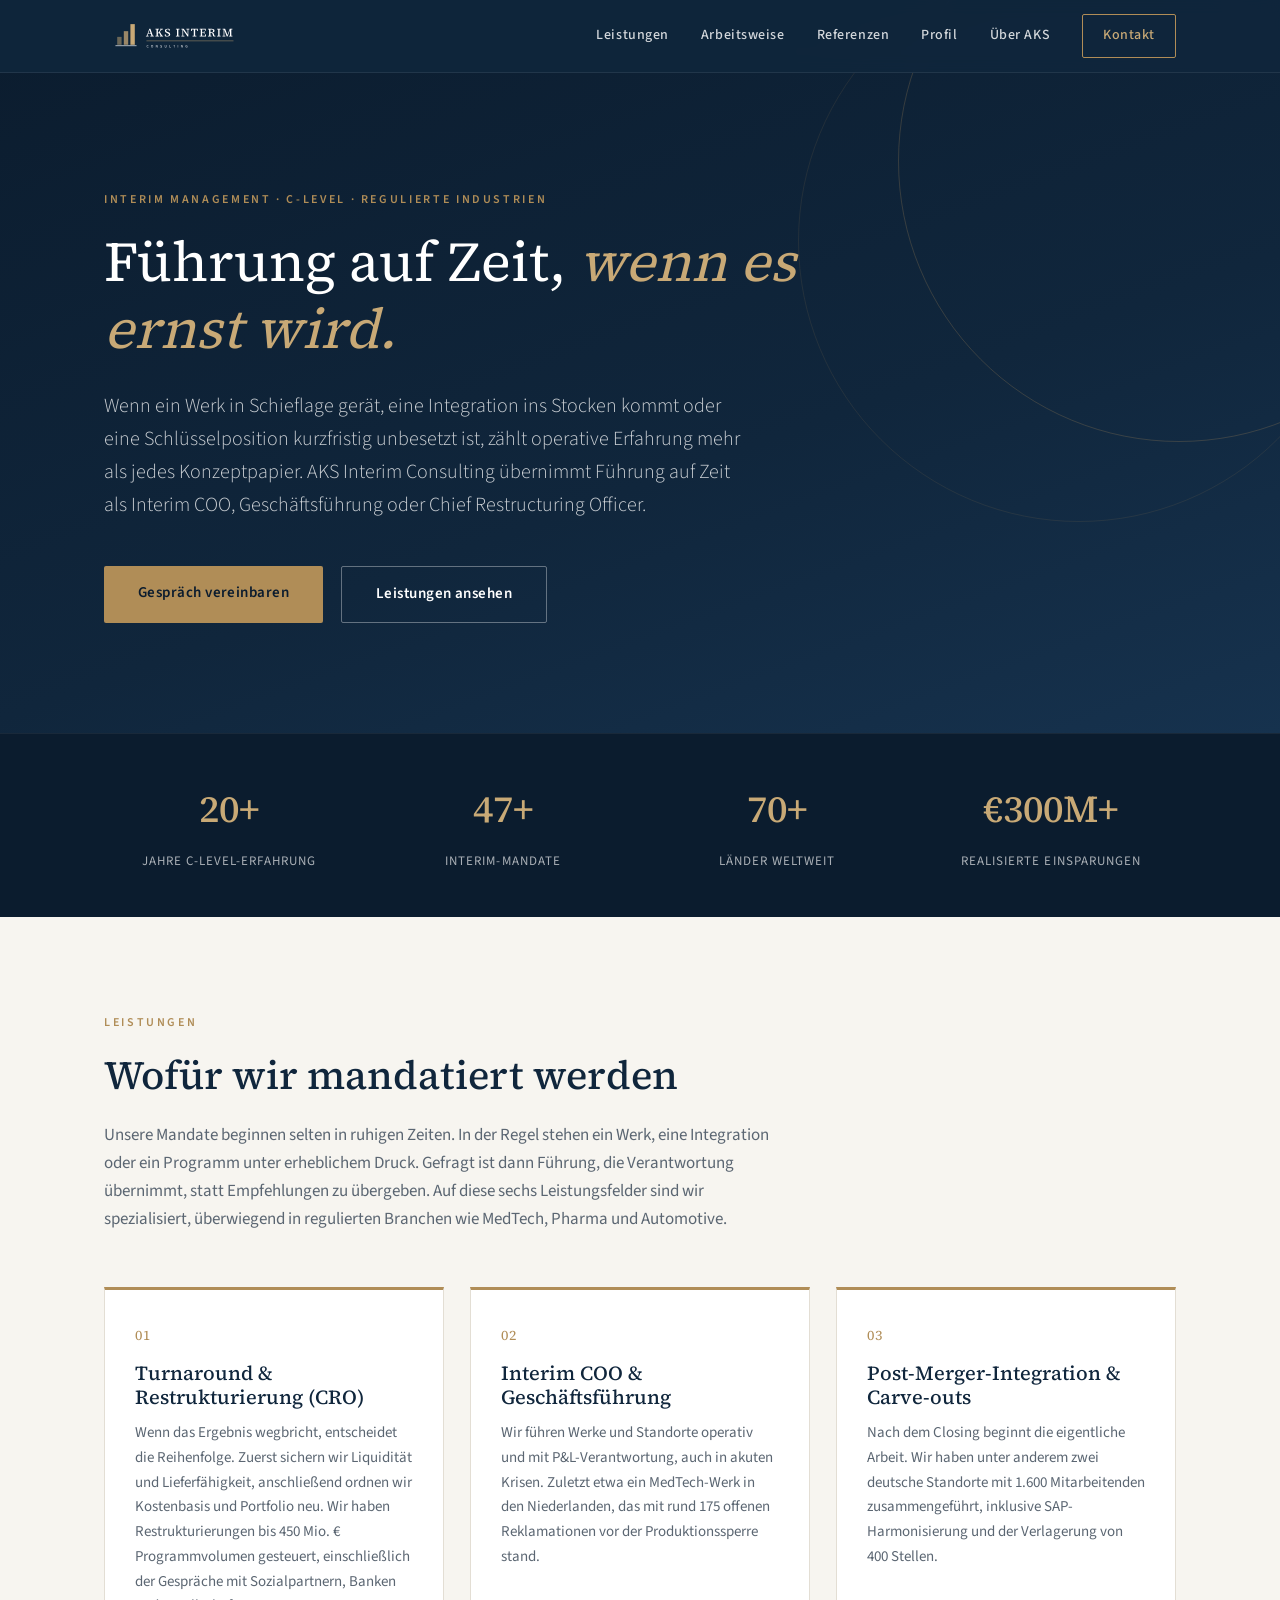
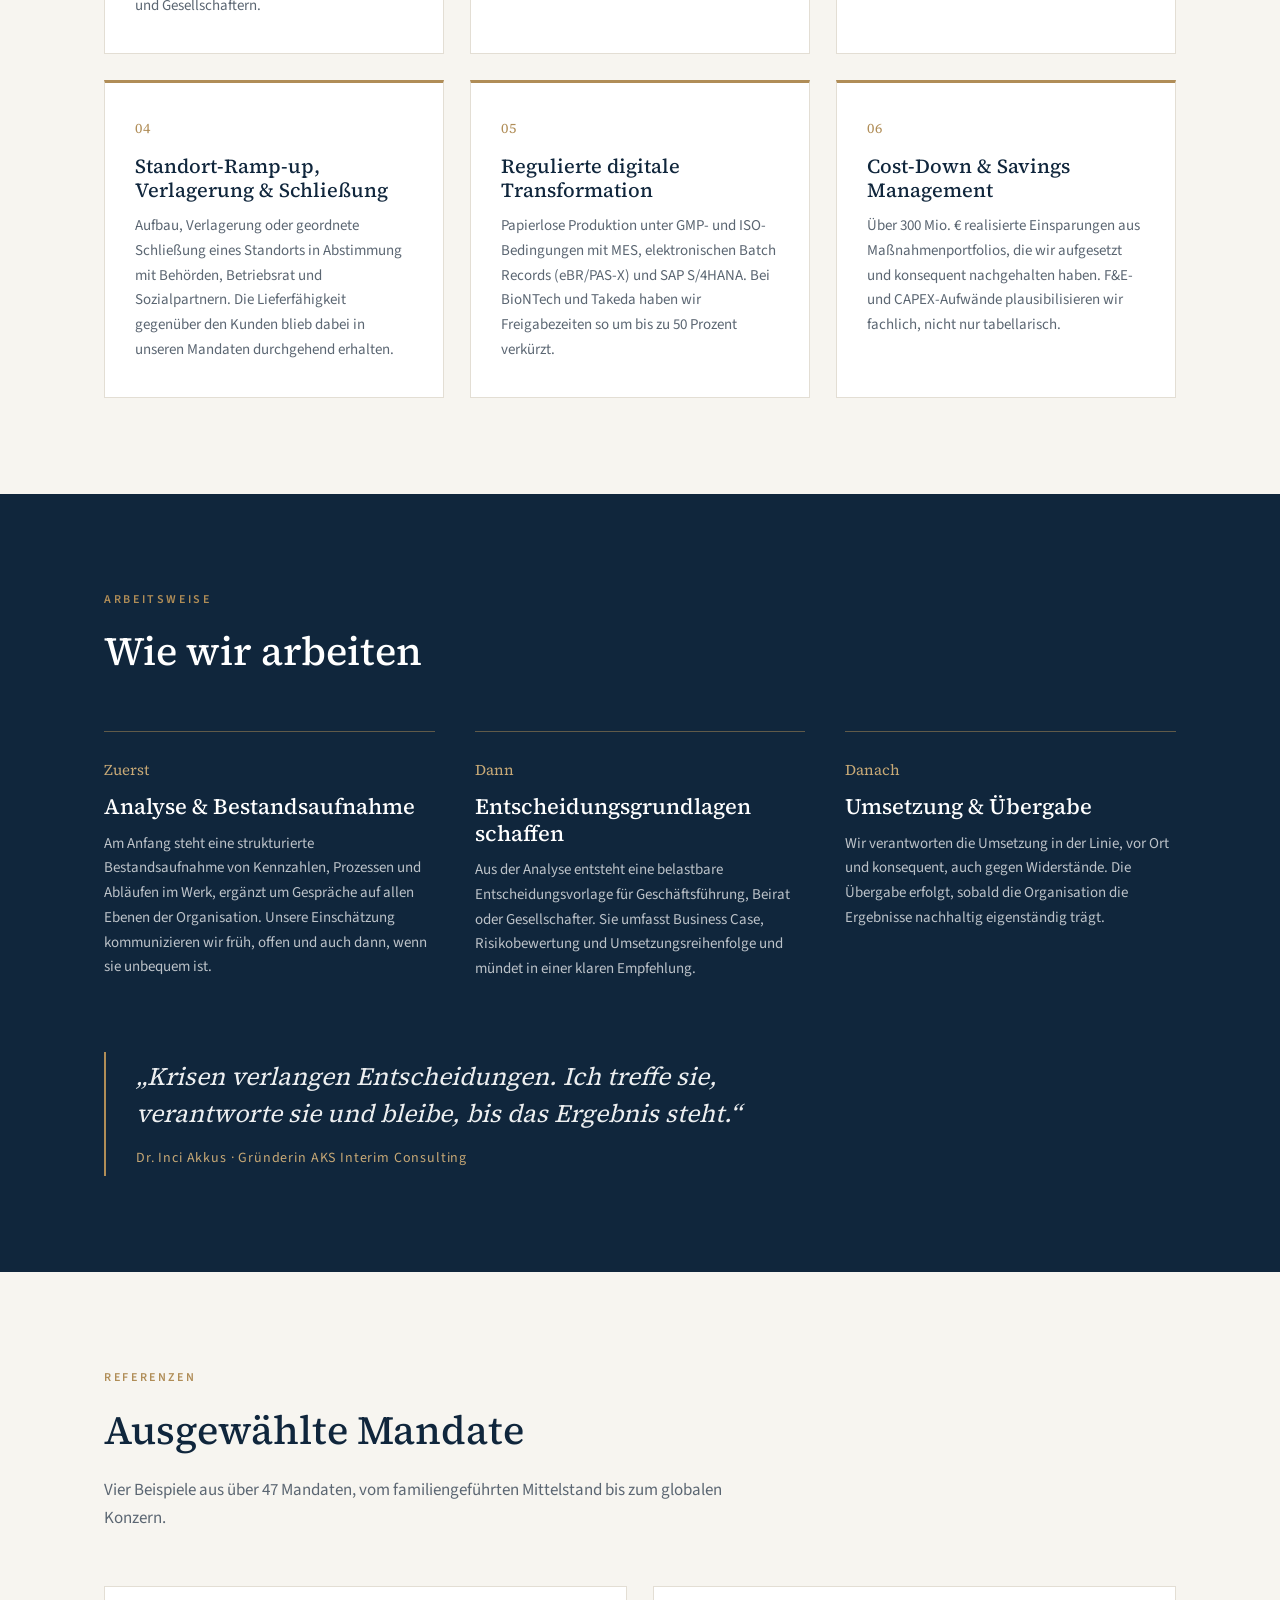
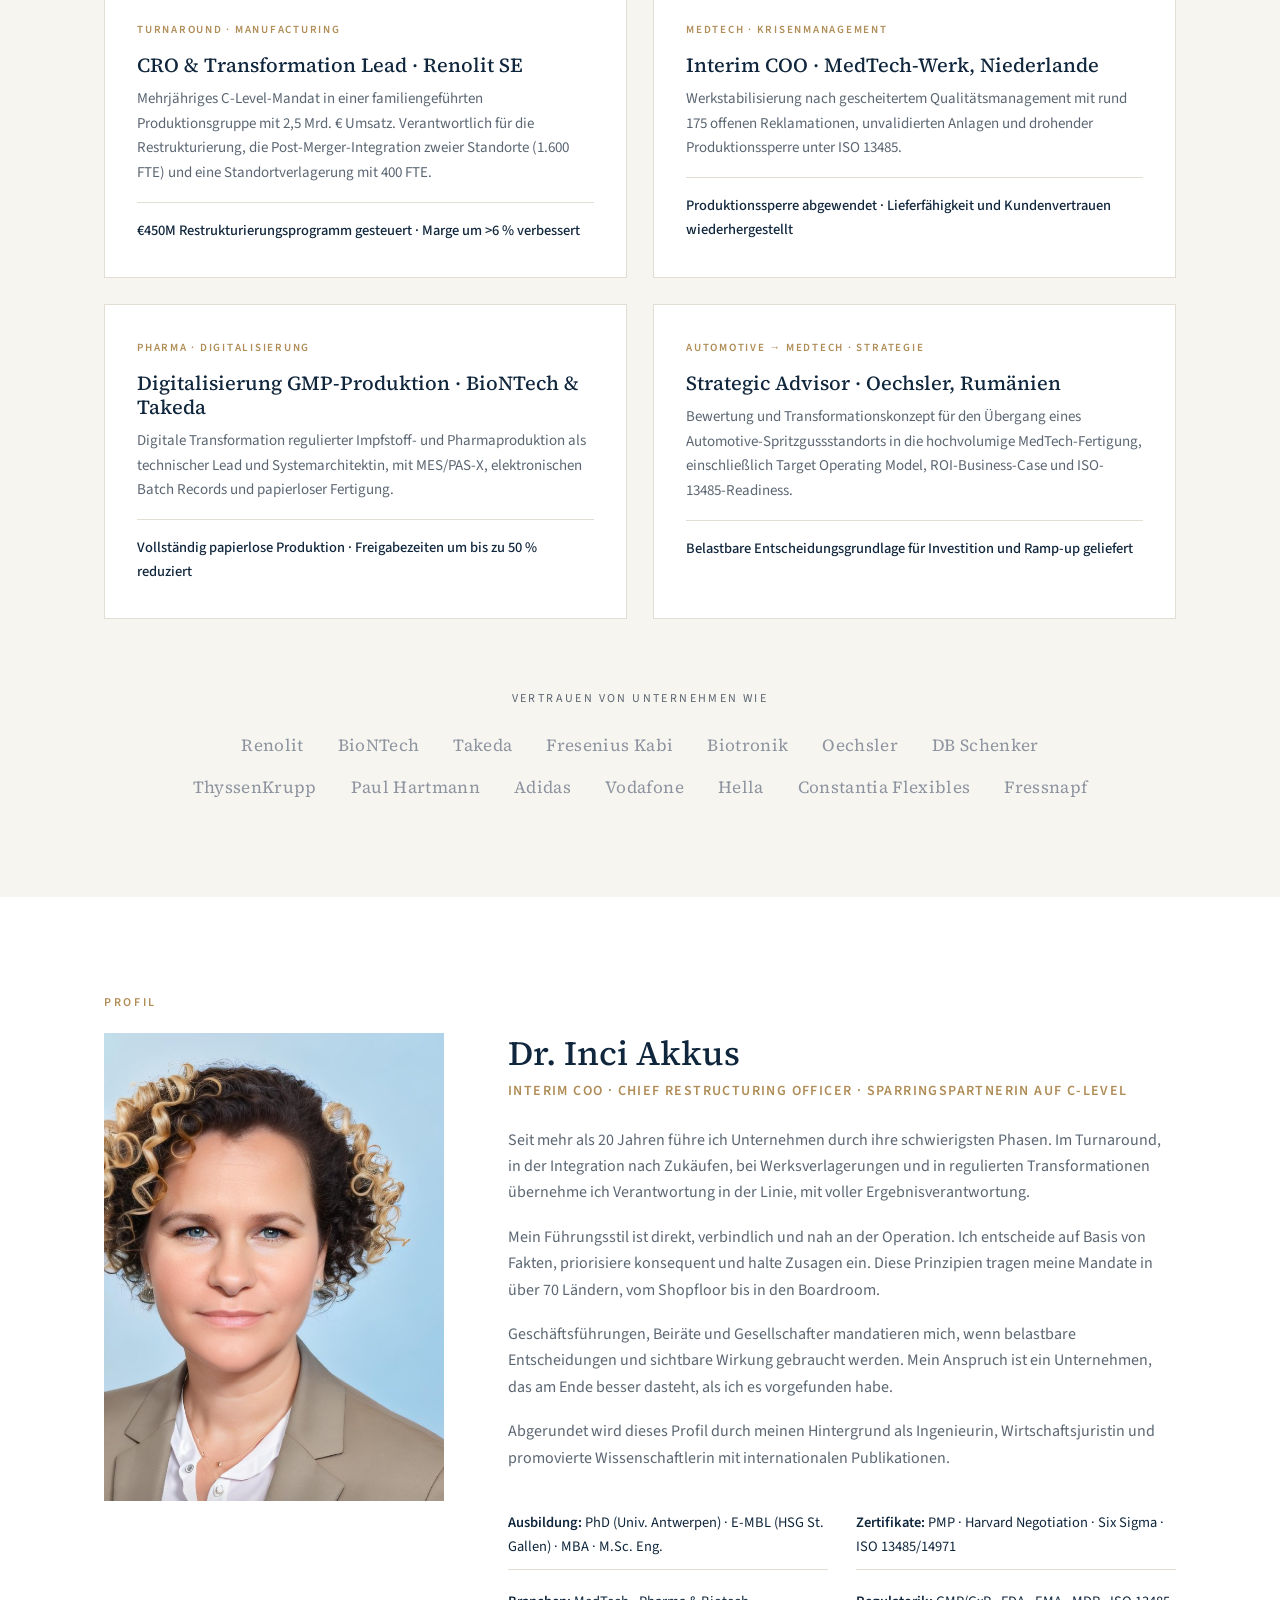
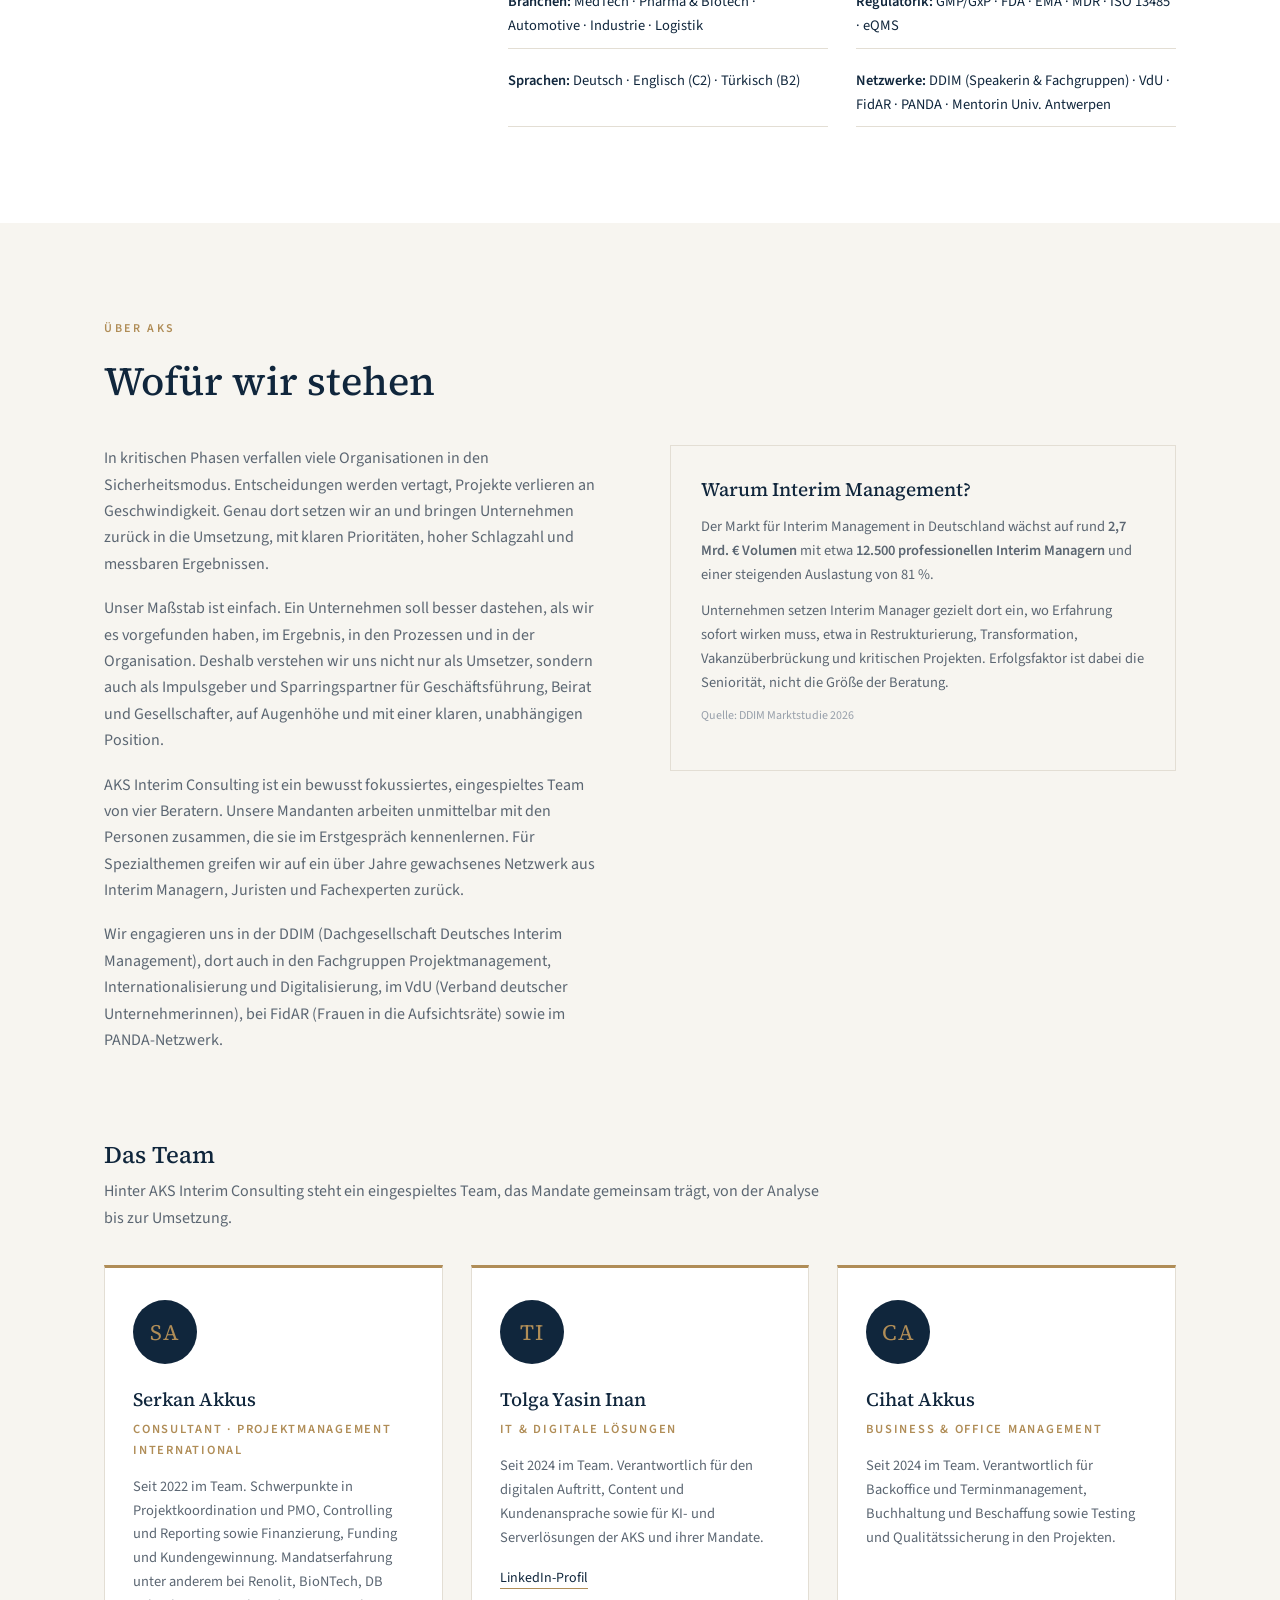
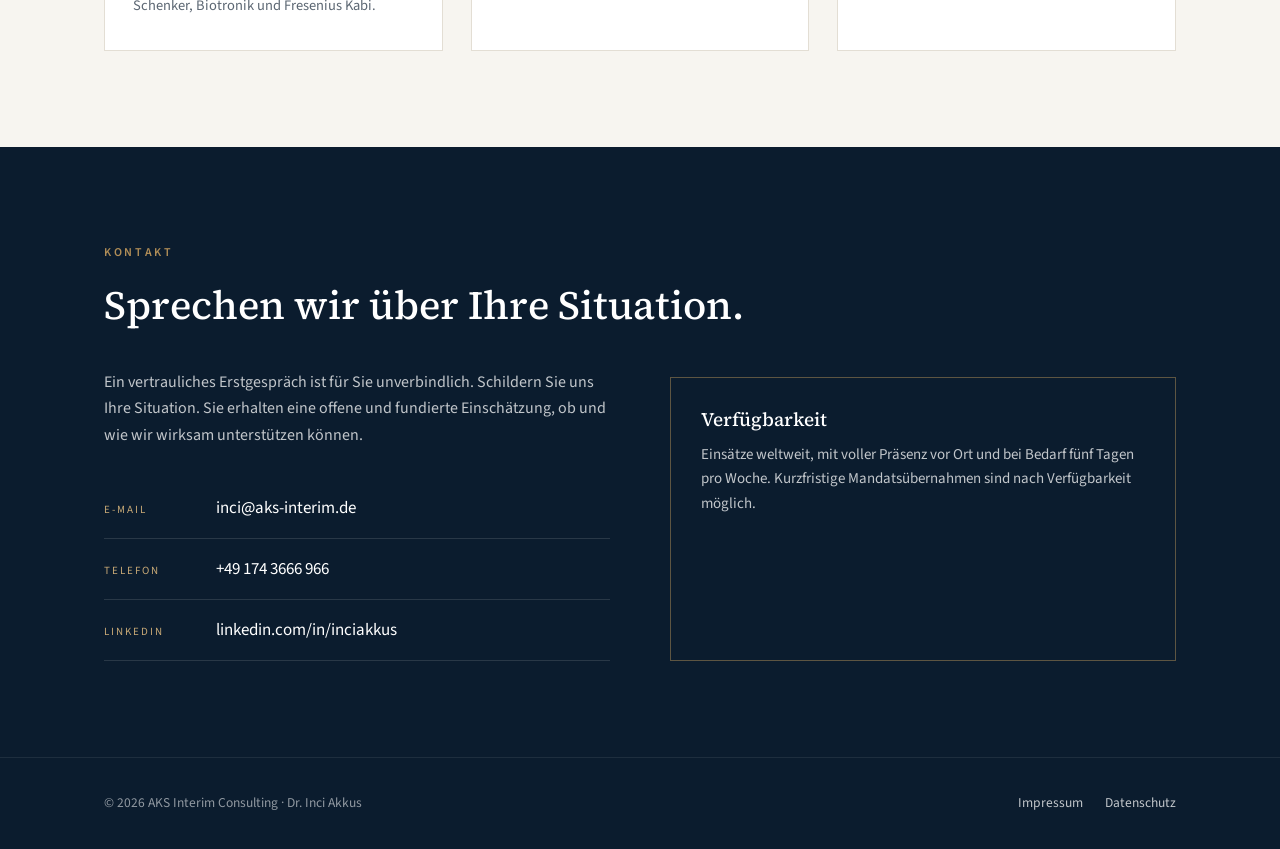
==== commit 3ce3bdac: "Team-Sektion (Serkan Akkus, Tolga Yasin Inan, Cihat Akkus) + Datenschutz LinkedIn-Passus" ====
--- a/index.html
+++ b/index.html
@@ -113,6 +113,18 @@
 .fact b{font-weight:600;}
 
 /* About */
+.team-block{margin-top:70px;}
+.team-block h3{font-size:24px;margin-bottom:8px;}
+.team-block .team-intro{color:var(--grey);max-width:720px;margin-bottom:34px;}
+.team-grid{display:grid;grid-template-columns:repeat(3,1fr);gap:28px;}
+.member{background:var(--white);border:1px solid var(--line);border-top:3px solid var(--bronze);padding:32px 28px;}
+.member .mono{width:64px;height:64px;border-radius:50%;background:var(--navy);color:var(--bronze);font-family:var(--serif);font-size:22px;letter-spacing:.05em;display:flex;align-items:center;justify-content:center;margin-bottom:20px;}
+.member h4{font-family:var(--serif);font-weight:500;font-size:19px;margin-bottom:4px;}
+.member .mrole{font-family:var(--sans);font-size:12.5px;letter-spacing:.14em;text-transform:uppercase;color:var(--bronze);font-weight:600;margin-bottom:14px;}
+.member p{color:var(--grey);font-size:14.5px;margin-bottom:0;}
+.member a{color:var(--navy);font-size:14px;text-decoration:none;border-bottom:1px solid var(--bronze);}
+.member .mlink{margin-top:14px;}
+@media (max-width:900px){.team-grid{grid-template-columns:1fr;}}
 .about-grid{display:grid;grid-template-columns:1fr 1fr;gap:60px;margin-top:40px;align-items:start;}
 .about-grid p{color:var(--grey);margin-bottom:18px;}
 .market{background:var(--ivory);border:1px solid var(--line);padding:32px 30px;}
@@ -304,6 +316,31 @@
         <p class="src">Quelle: DDIM Marktstudie 2026</p>
       </div>
     </div>
+    <div class="team-block">
+      <h3>Das Team</h3>
+      <p class="team-intro">Hinter AKS Interim Consulting steht ein eingespieltes Team, das Mandate gemeinsam trägt, von der Analyse bis zur Umsetzung.</p>
+      <div class="team-grid">
+        <div class="member">
+          <div class="mono">SA</div>
+          <h4>Serkan Akkus</h4>
+          <div class="mrole">Consultant · Projektmanagement International</div>
+          <p>Seit 2022 im Team. Schwerpunkte in Projektkoordination und PMO, Controlling und Reporting sowie Finanzierung, Funding und Kundengewinnung. Mandatserfahrung unter anderem bei Renolit, BioNTech, DB Schenker, Biotronik und Fresenius Kabi.</p>
+        </div>
+        <div class="member">
+          <div class="mono">TI</div>
+          <h4>Tolga Yasin Inan</h4>
+          <div class="mrole">IT &amp; Digitale Lösungen</div>
+          <p>Seit 2024 im Team. Verantwortlich für den digitalen Auftritt, Content und Kundenansprache sowie für KI- und Serverlösungen der AKS und ihrer Mandate.</p>
+          <div class="mlink"><a href="https://www.linkedin.com/in/tolga-yasin-inan-7615161a2/" target="_blank" rel="noopener">LinkedIn-Profil</a></div>
+        </div>
+        <div class="member">
+          <div class="mono">CA</div>
+          <h4>Cihat Akkus</h4>
+          <div class="mrole">Business &amp; Office Management</div>
+          <p>Seit 2024 im Team. Verantwortlich für Backoffice und Terminmanagement, Buchhaltung und Beschaffung sowie Testing und Qualitätssicherung in den Projekten.</p>
+        </div>
+      </div>
+    </div>
   </div>
 </section>
 
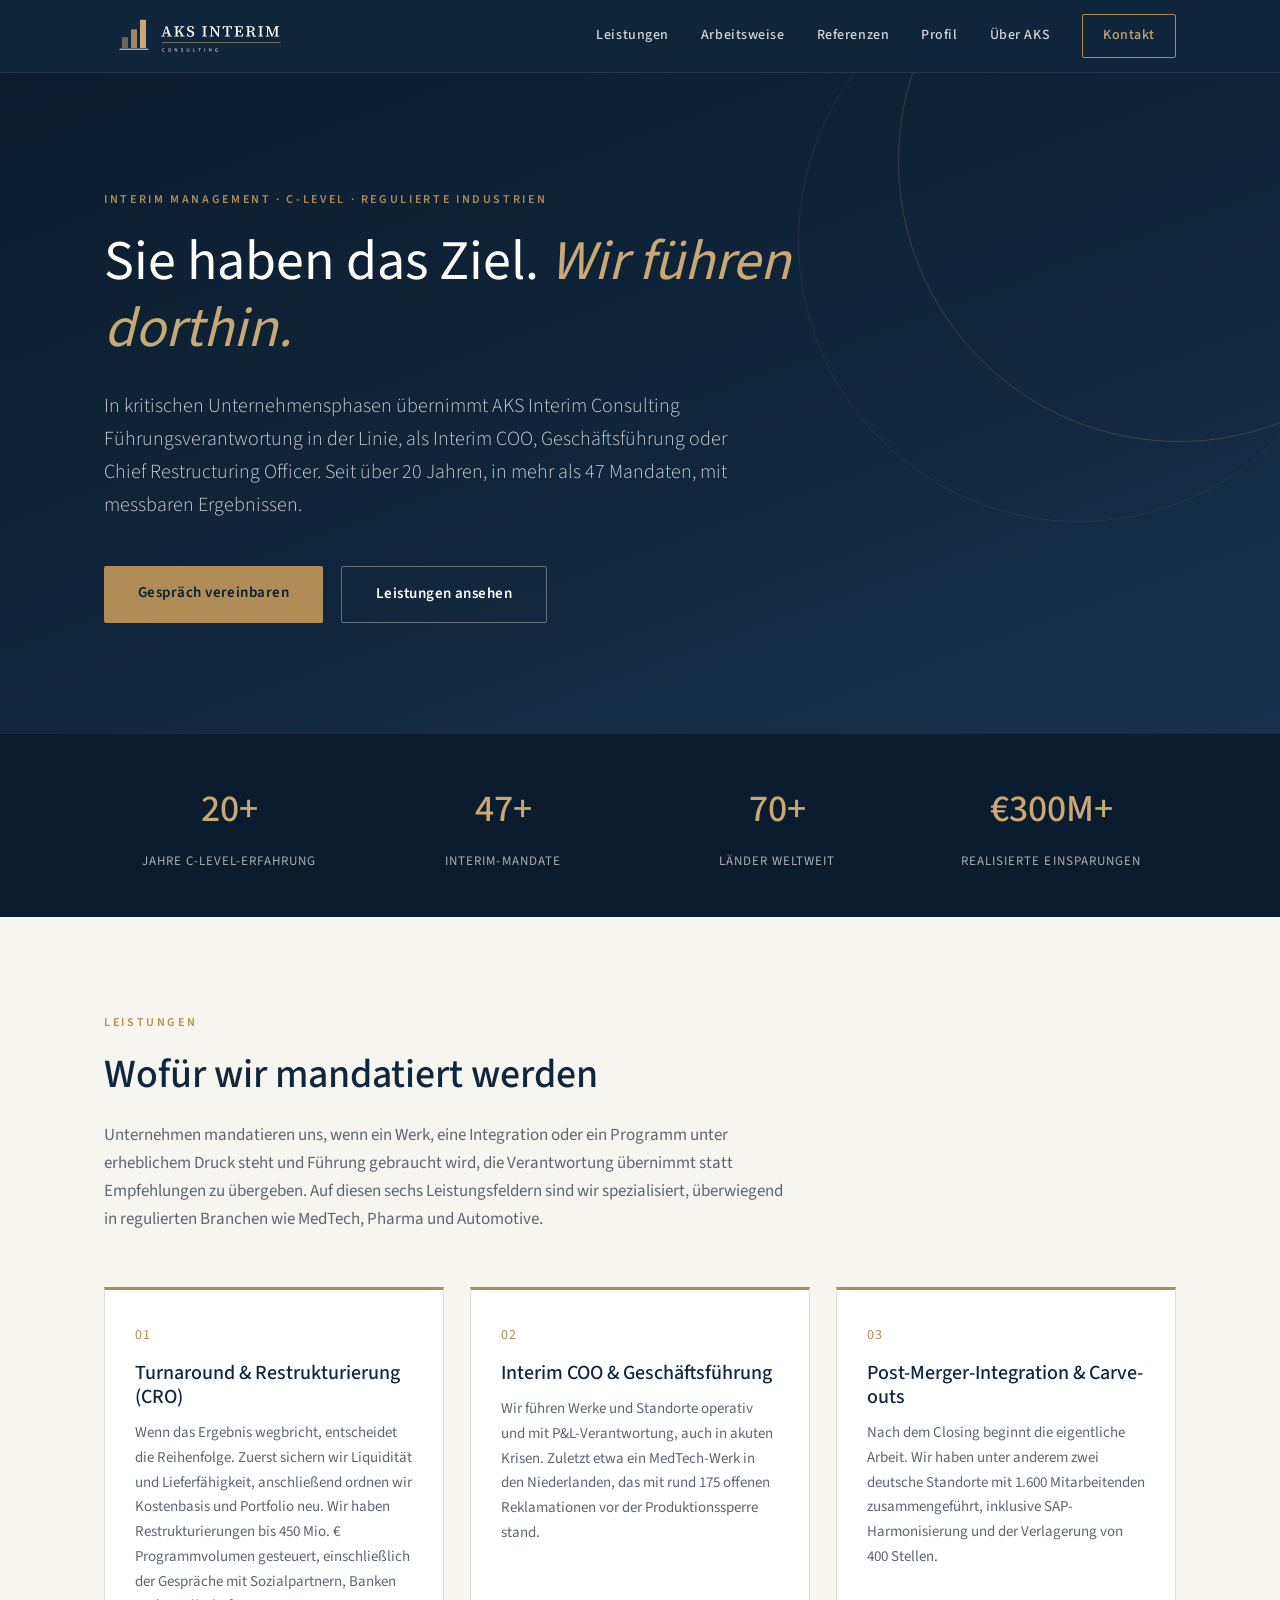
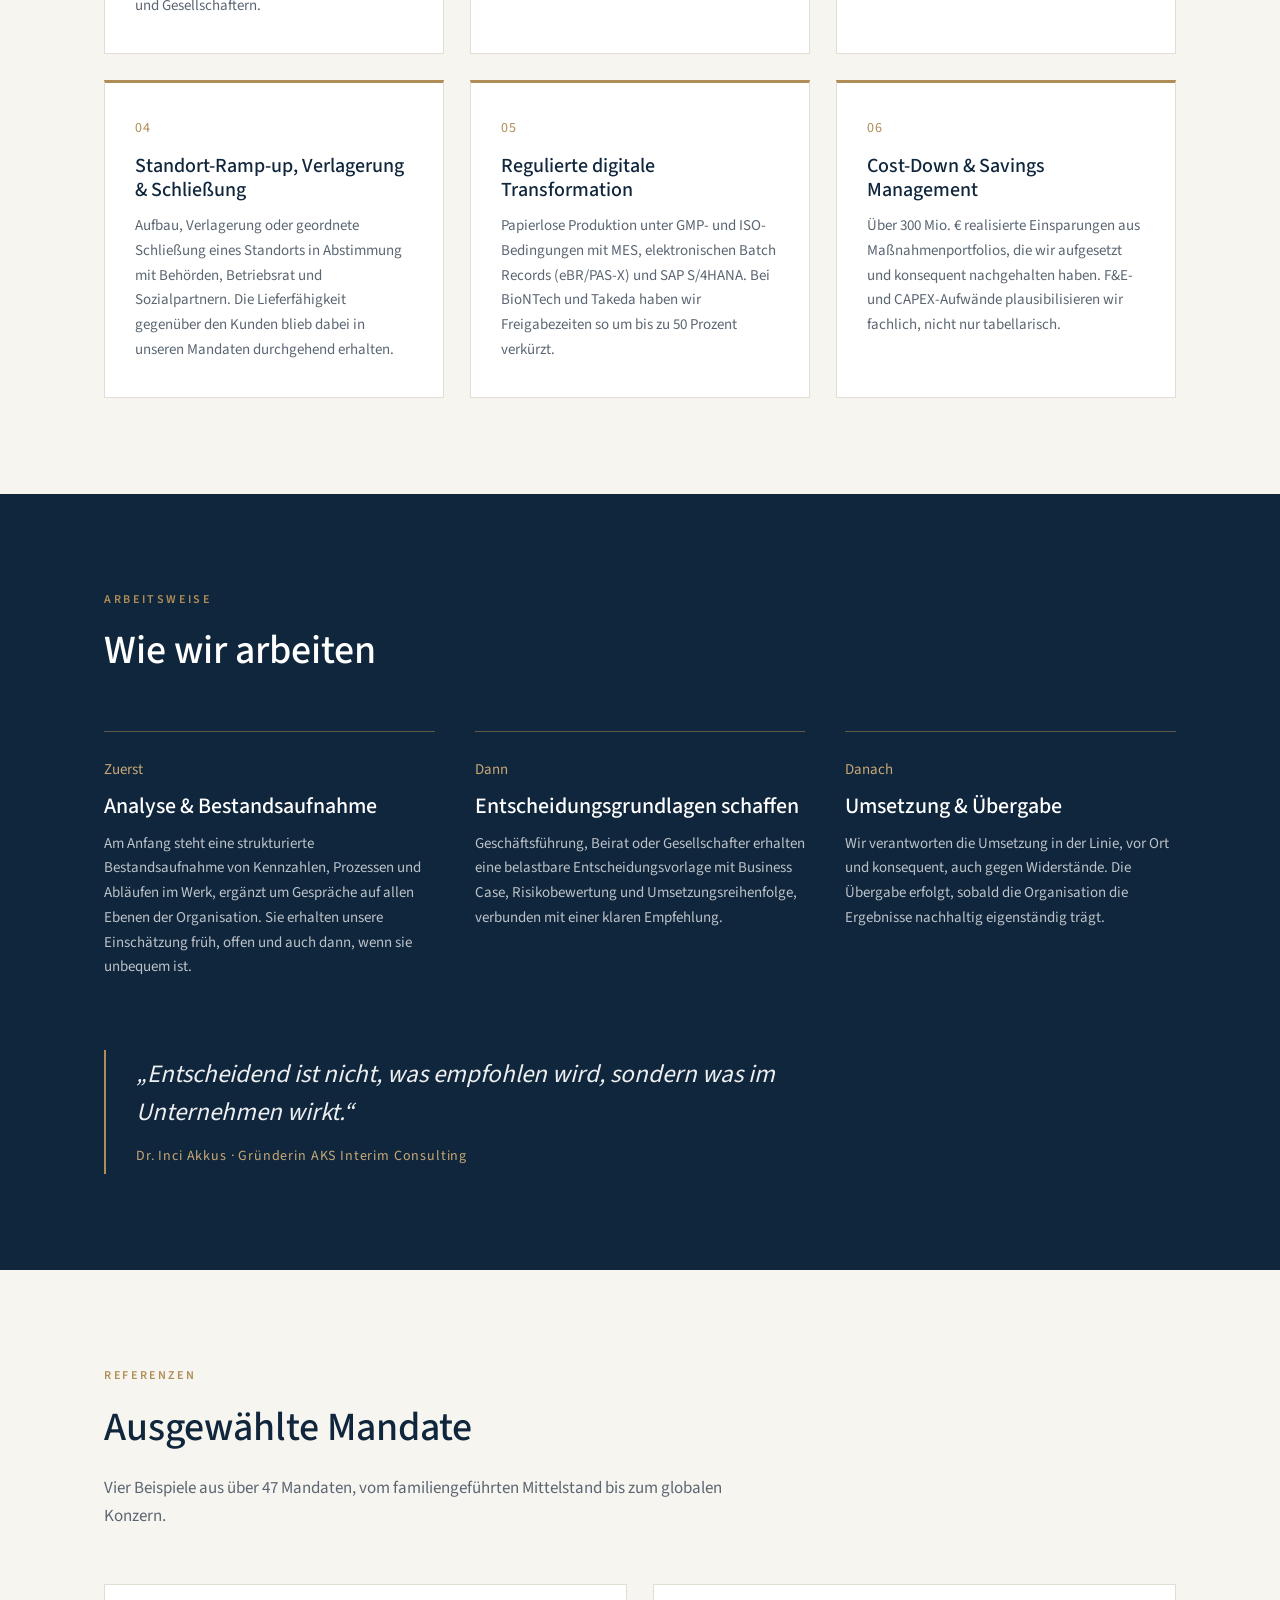
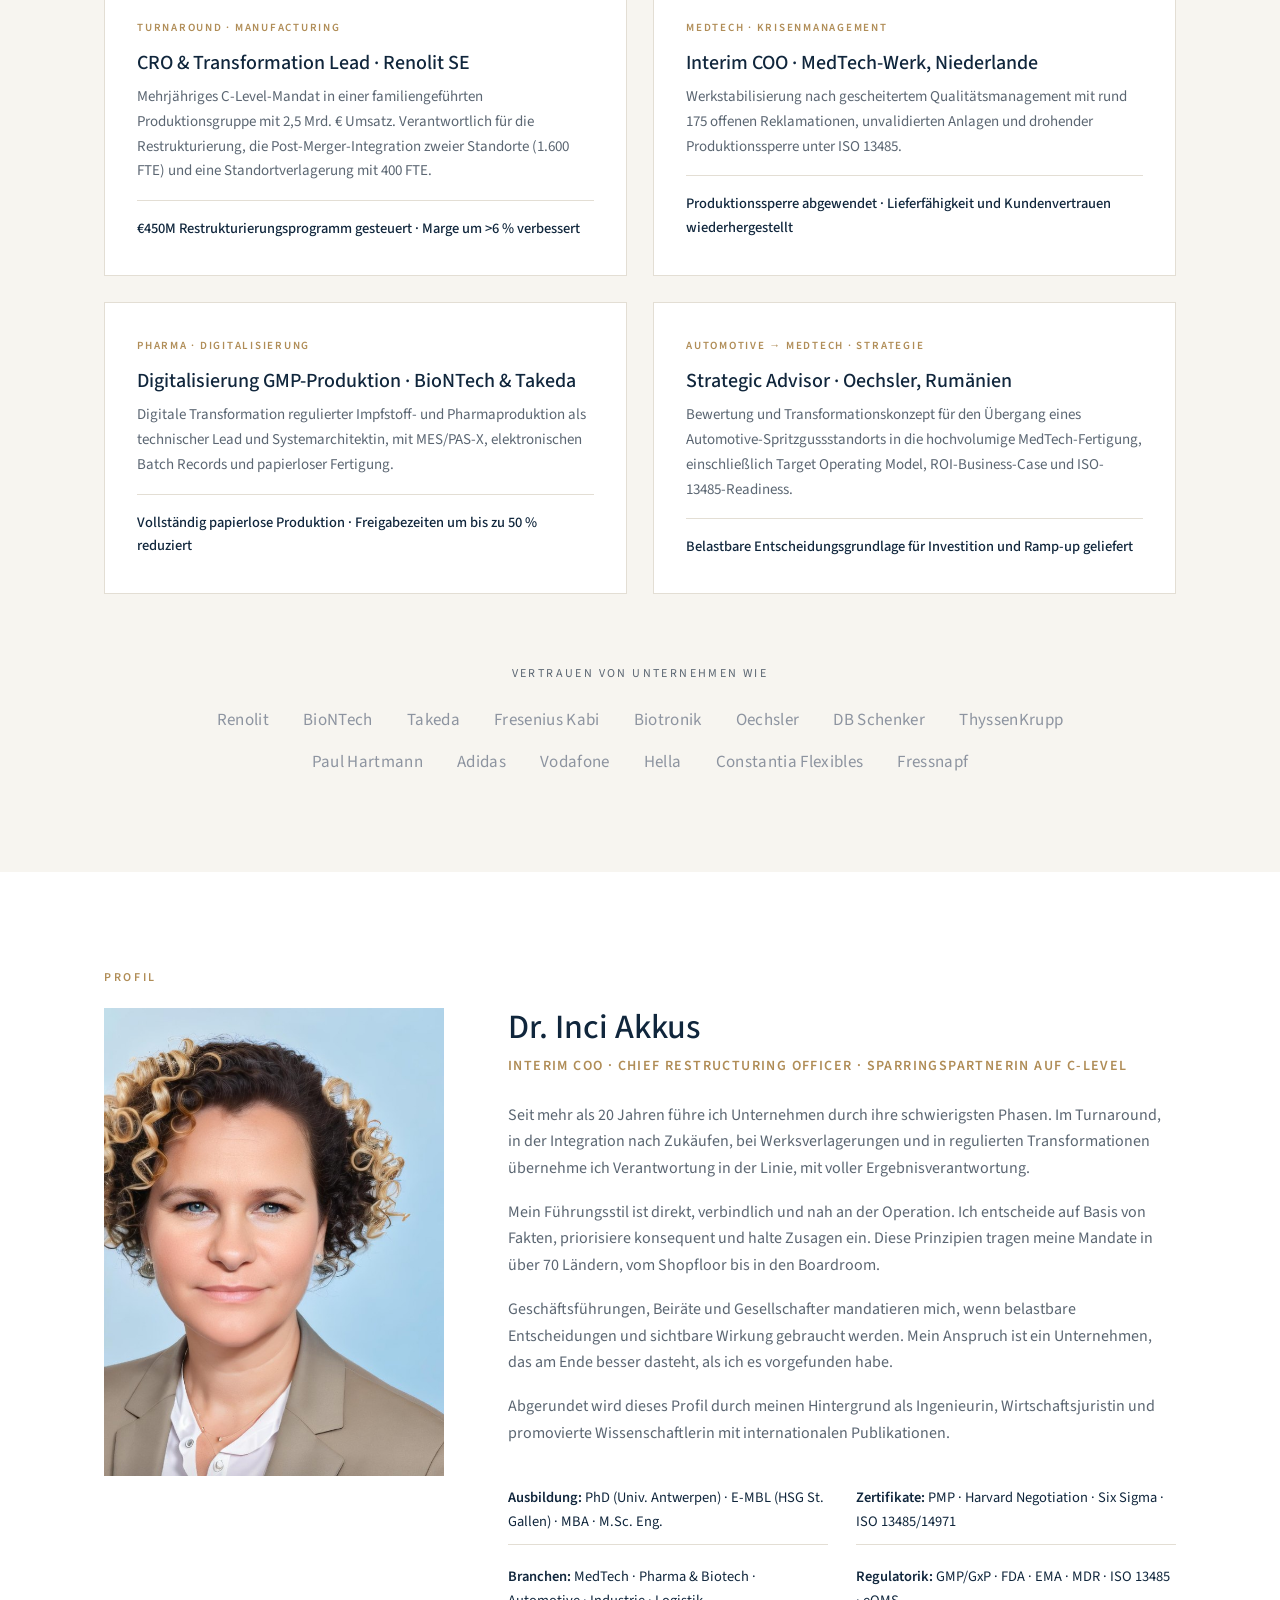
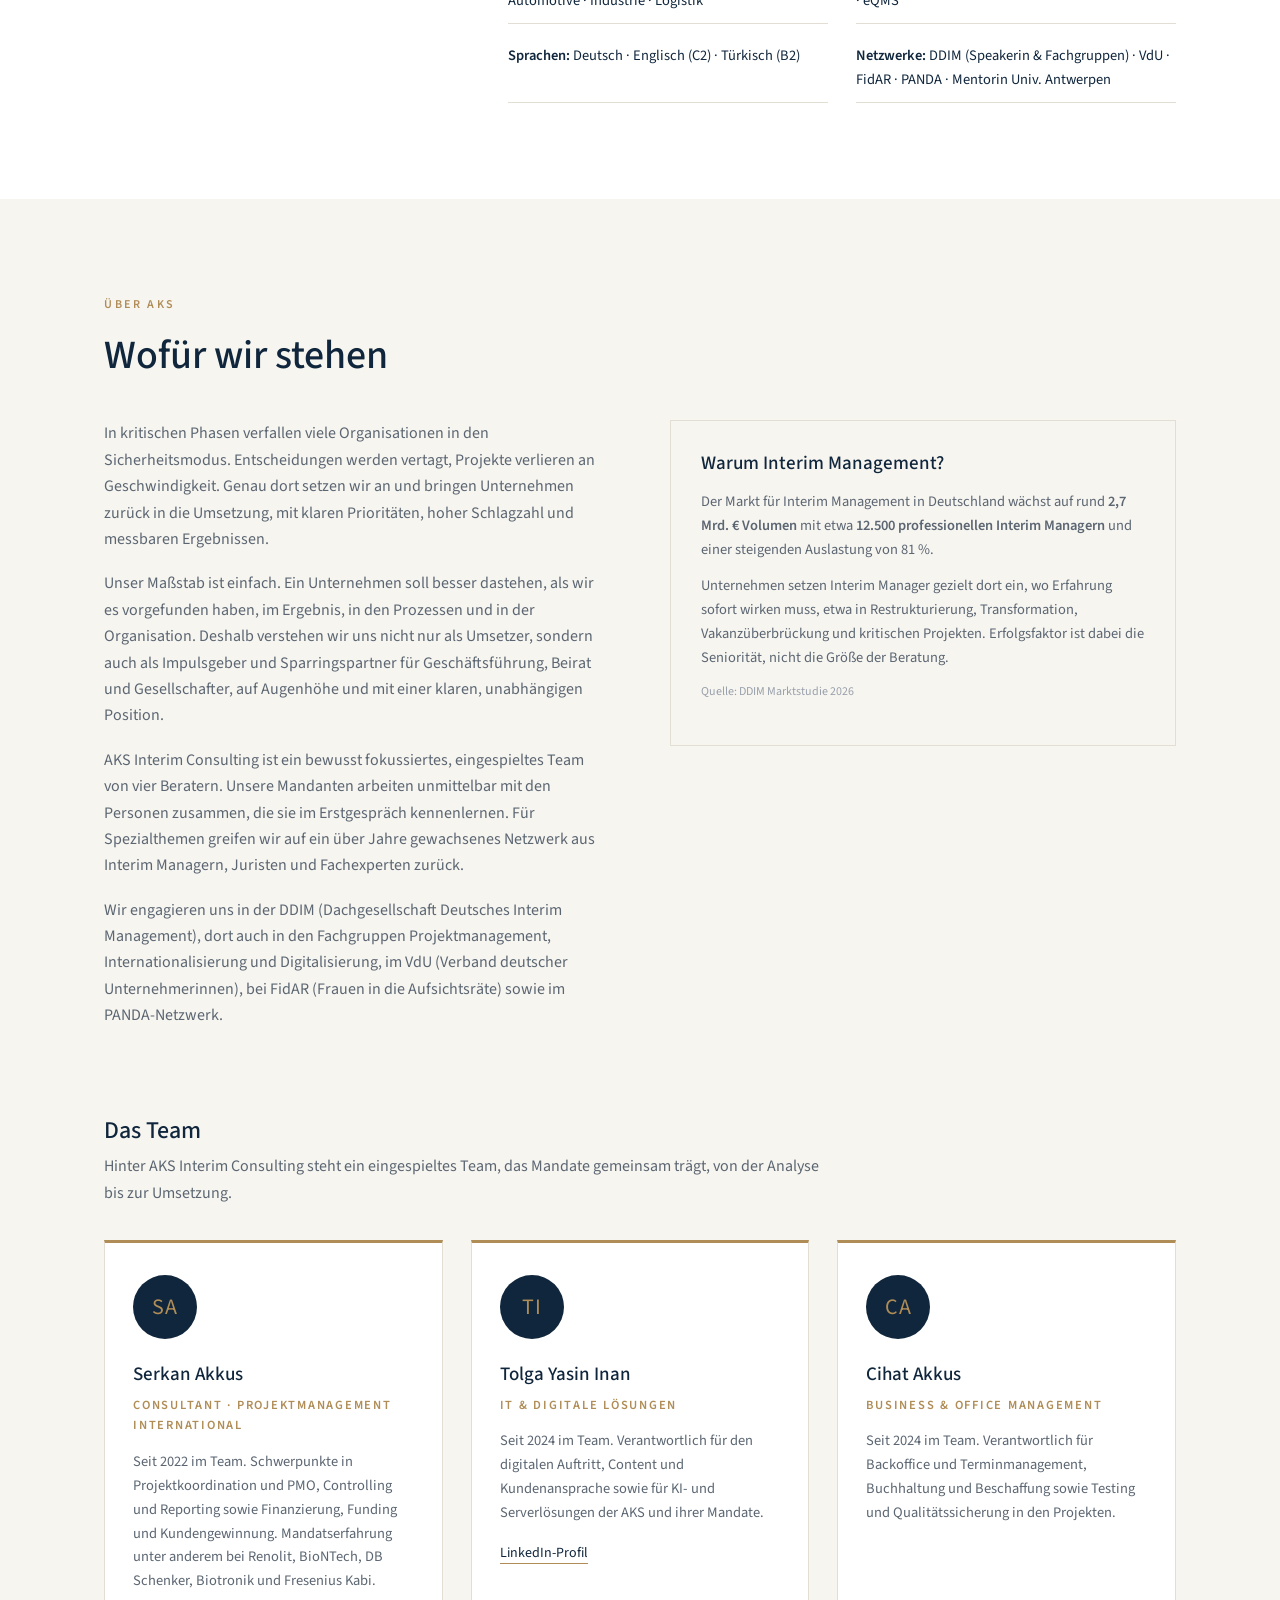
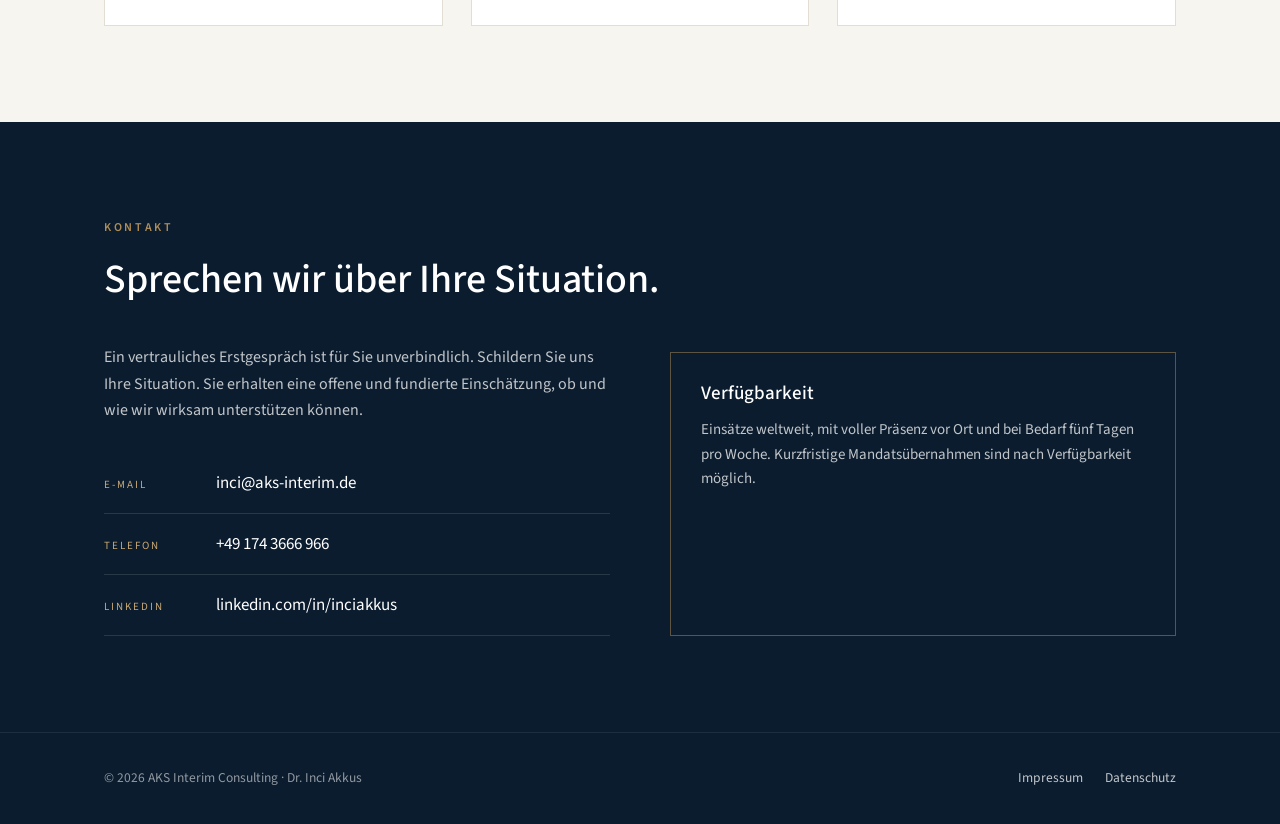
==== commit 9546f029: "Neue Headline, serifenlose Schrift, groesseres Logo, Wirkungs-Zitat" ====
--- a/index.html
+++ b/index.html
@@ -19,7 +19,7 @@
   --bronze-soft:#c8a976;
   --grey:#5b6672;
   --line:#e3ded4;
-  --serif:'Source Serif 4', Georgia, serif;
+  --serif:'Source Sans 3', 'Segoe UI', sans-serif;
   --sans:'Source Sans 3', 'Segoe UI', Helvetica, Arial, sans-serif;
 }
 *{margin:0;padding:0;box-sizing:border-box;}
@@ -174,7 +174,7 @@
 <header>
   <div class="wrap nav">
     <a class="brand" href="#top" aria-label="AKS Interim Consulting">
-      <svg style="height:44px;width:auto;display:block" xmlns="http://www.w3.org/2000/svg" viewBox="0 0 616 200" role="img" aria-label="AKS Interim Consulting">
+      <svg style="height:60px;width:auto;display:block" xmlns="http://www.w3.org/2000/svg" viewBox="0 0 616 200" role="img" aria-label="AKS Interim Consulting">
   <g>
     <rect x="60" y="104" width="20" height="36" fill="#c8a976" opacity="0.5"/>
     <rect x="90" y="78" width="20" height="62" fill="#c8a976" opacity="0.75"/>
@@ -203,8 +203,8 @@
 <div class="hero" id="top">
   <div class="wrap">
     <div class="kicker">Interim Management · C-Level · Regulierte Industrien</div>
-    <h1>Führung auf Zeit, <em>wenn es ernst wird.</em></h1>
-    <p class="lead">Wenn ein Werk in Schieflage gerät, eine Integration ins Stocken kommt oder eine Schlüsselposition kurzfristig unbesetzt ist, zählt operative Erfahrung mehr als jedes Konzeptpapier. AKS Interim Consulting übernimmt Führung auf Zeit als Interim COO, Geschäftsführung oder Chief Restructuring Officer.</p>
+    <h1>Sie haben das Ziel. <em>Wir führen dorthin.</em></h1>
+    <p class="lead">In kritischen Unternehmensphasen übernimmt AKS Interim Consulting Führungsverantwortung in der Linie, als Interim COO, Geschäftsführung oder Chief Restructuring Officer. Seit über 20 Jahren, in mehr als 47 Mandaten, mit messbaren Ergebnissen.</p>
     <div class="hero-ctas">
       <a class="btn btn-primary" href="#kontakt">Gespräch vereinbaren</a>
       <a class="btn btn-ghost" href="#leistungen">Leistungen ansehen</a>
@@ -225,7 +225,7 @@
   <div class="wrap">
     <div class="kicker">Leistungen</div>
     <h2 class="section-title">Wofür wir mandatiert werden</h2>
-    <p class="section-intro">Unsere Mandate beginnen selten in ruhigen Zeiten. In der Regel stehen ein Werk, eine Integration oder ein Programm unter erheblichem Druck. Gefragt ist dann Führung, die Verantwortung übernimmt, statt Empfehlungen zu übergeben. Auf diese sechs Leistungsfelder sind wir spezialisiert, überwiegend in regulierten Branchen wie MedTech, Pharma und Automotive.</p>
+    <p class="section-intro">Unternehmen mandatieren uns, wenn ein Werk, eine Integration oder ein Programm unter erheblichem Druck steht und Führung gebraucht wird, die Verantwortung übernimmt statt Empfehlungen zu übergeben. Auf diesen sechs Leistungsfeldern sind wir spezialisiert, überwiegend in regulierten Branchen wie MedTech, Pharma und Automotive.</p>
     <div class="services-grid">
       <div class="card"><span class="num">01</span><h3>Turnaround &amp; Restrukturierung (CRO)</h3><p>Wenn das Ergebnis wegbricht, entscheidet die Reihenfolge. Zuerst sichern wir Liquidität und Lieferfähigkeit, anschließend ordnen wir Kostenbasis und Portfolio neu. Wir haben Restrukturierungen bis 450 Mio. € Programmvolumen gesteuert, einschließlich der Gespräche mit Sozialpartnern, Banken und Gesellschaftern.</p></div>
       <div class="card"><span class="num">02</span><h3>Interim COO &amp; Geschäftsführung</h3><p>Wir führen Werke und Standorte operativ und mit P&amp;L-Verantwortung, auch in akuten Krisen. Zuletzt etwa ein MedTech-Werk in den Niederlanden, das mit rund 175 offenen Reklamationen vor der Produktionssperre stand.</p></div>
@@ -242,12 +242,12 @@
     <div class="kicker">Arbeitsweise</div>
     <h2 class="section-title">Wie wir arbeiten</h2>
     <div class="approach-grid">
-      <div class="step"><span class="num">Zuerst</span><h3>Analyse &amp; Bestandsaufnahme</h3><p>Am Anfang steht eine strukturierte Bestandsaufnahme von Kennzahlen, Prozessen und Abläufen im Werk, ergänzt um Gespräche auf allen Ebenen der Organisation. Unsere Einschätzung kommunizieren wir früh, offen und auch dann, wenn sie unbequem ist.</p></div>
-      <div class="step"><span class="num">Dann</span><h3>Entscheidungsgrundlagen schaffen</h3><p>Aus der Analyse entsteht eine belastbare Entscheidungsvorlage für Geschäftsführung, Beirat oder Gesellschafter. Sie umfasst Business Case, Risikobewertung und Umsetzungsreihenfolge und mündet in einer klaren Empfehlung.</p></div>
+      <div class="step"><span class="num">Zuerst</span><h3>Analyse &amp; Bestandsaufnahme</h3><p>Am Anfang steht eine strukturierte Bestandsaufnahme von Kennzahlen, Prozessen und Abläufen im Werk, ergänzt um Gespräche auf allen Ebenen der Organisation. Sie erhalten unsere Einschätzung früh, offen und auch dann, wenn sie unbequem ist.</p></div>
+      <div class="step"><span class="num">Dann</span><h3>Entscheidungsgrundlagen schaffen</h3><p>Geschäftsführung, Beirat oder Gesellschafter erhalten eine belastbare Entscheidungsvorlage mit Business Case, Risikobewertung und Umsetzungsreihenfolge, verbunden mit einer klaren Empfehlung.</p></div>
       <div class="step"><span class="num">Danach</span><h3>Umsetzung &amp; Übergabe</h3><p>Wir verantworten die Umsetzung in der Linie, vor Ort und konsequent, auch gegen Widerstände. Die Übergabe erfolgt, sobald die Organisation die Ergebnisse nachhaltig eigenständig trägt.</p></div>
     </div>
     <div class="quote">
-      <p>„Krisen verlangen Entscheidungen. Ich treffe sie, verantworte sie und bleibe, bis das Ergebnis steht.“</p>
+      <p>„Entscheidend ist nicht, was empfohlen wird, sondern was im Unternehmen wirkt.“</p>
       <cite>Dr. Inci Akkus · Gründerin AKS Interim Consulting</cite>
     </div>
   </div>
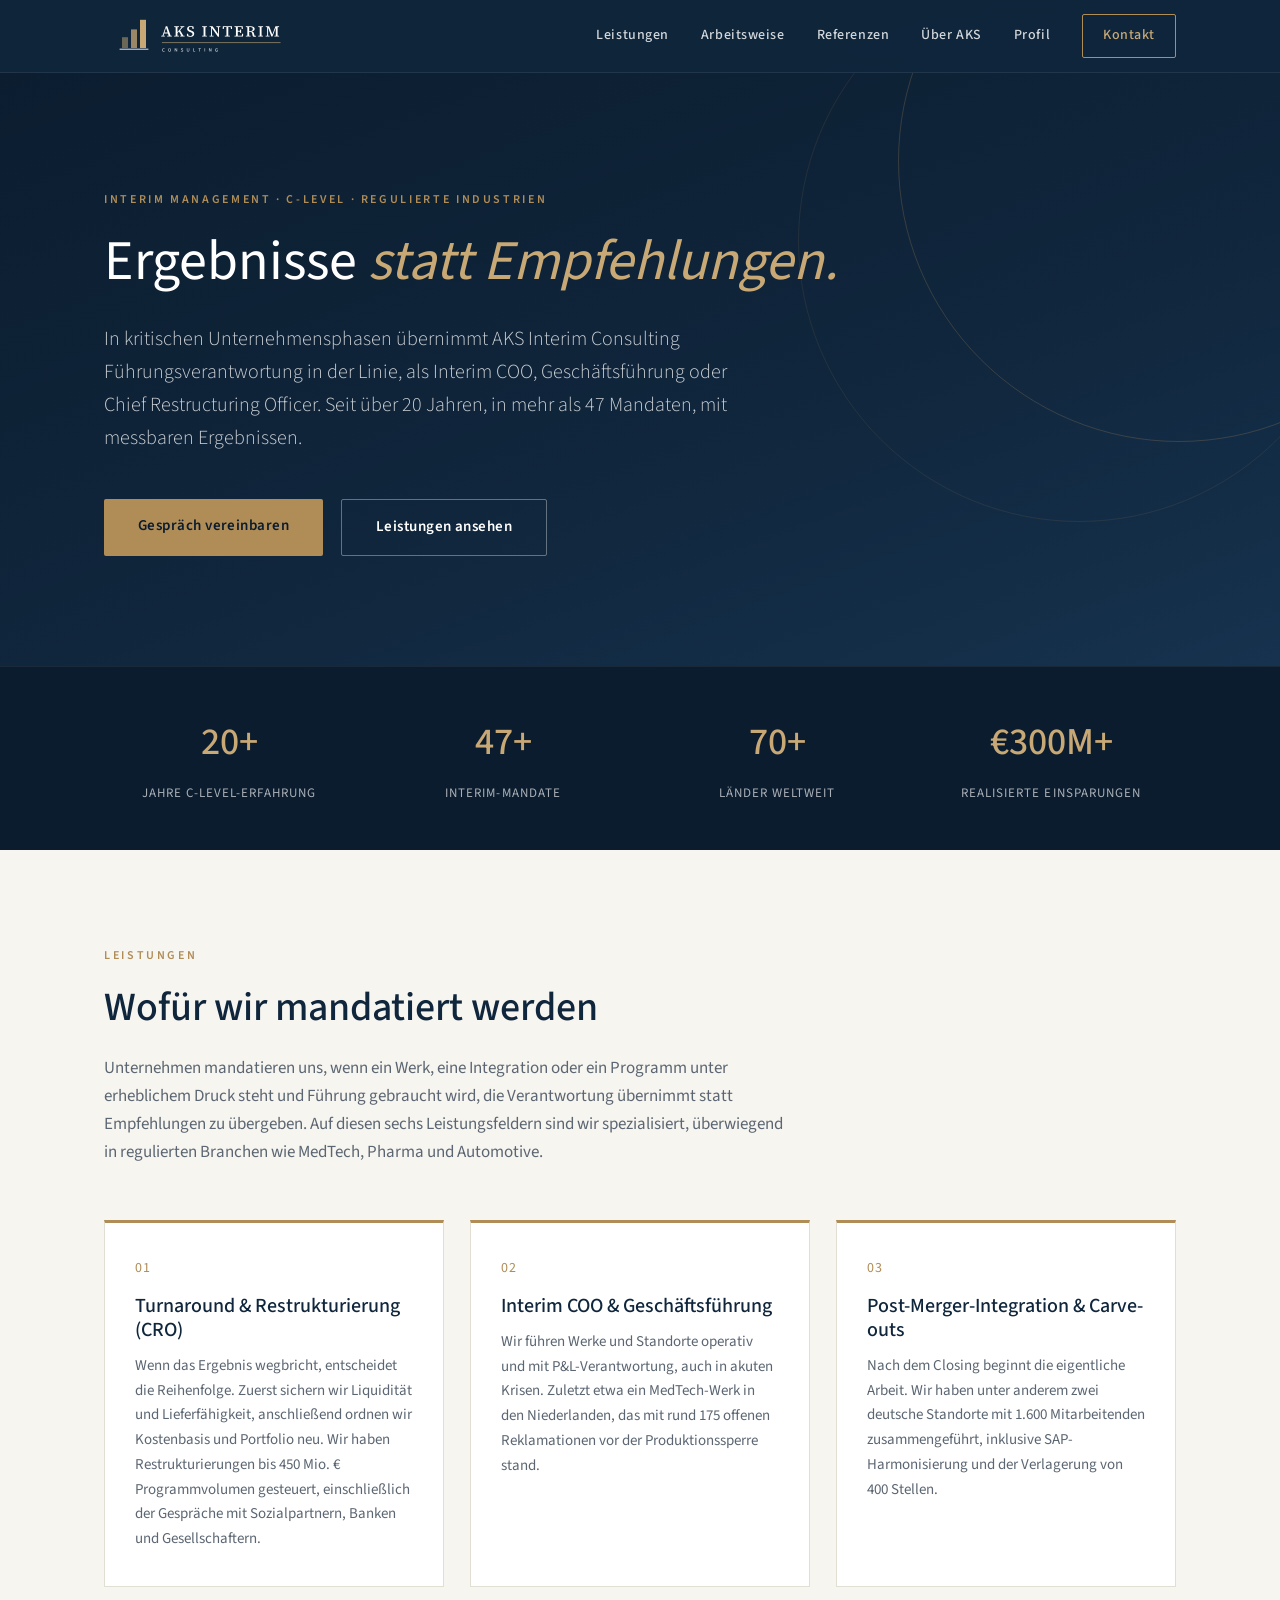
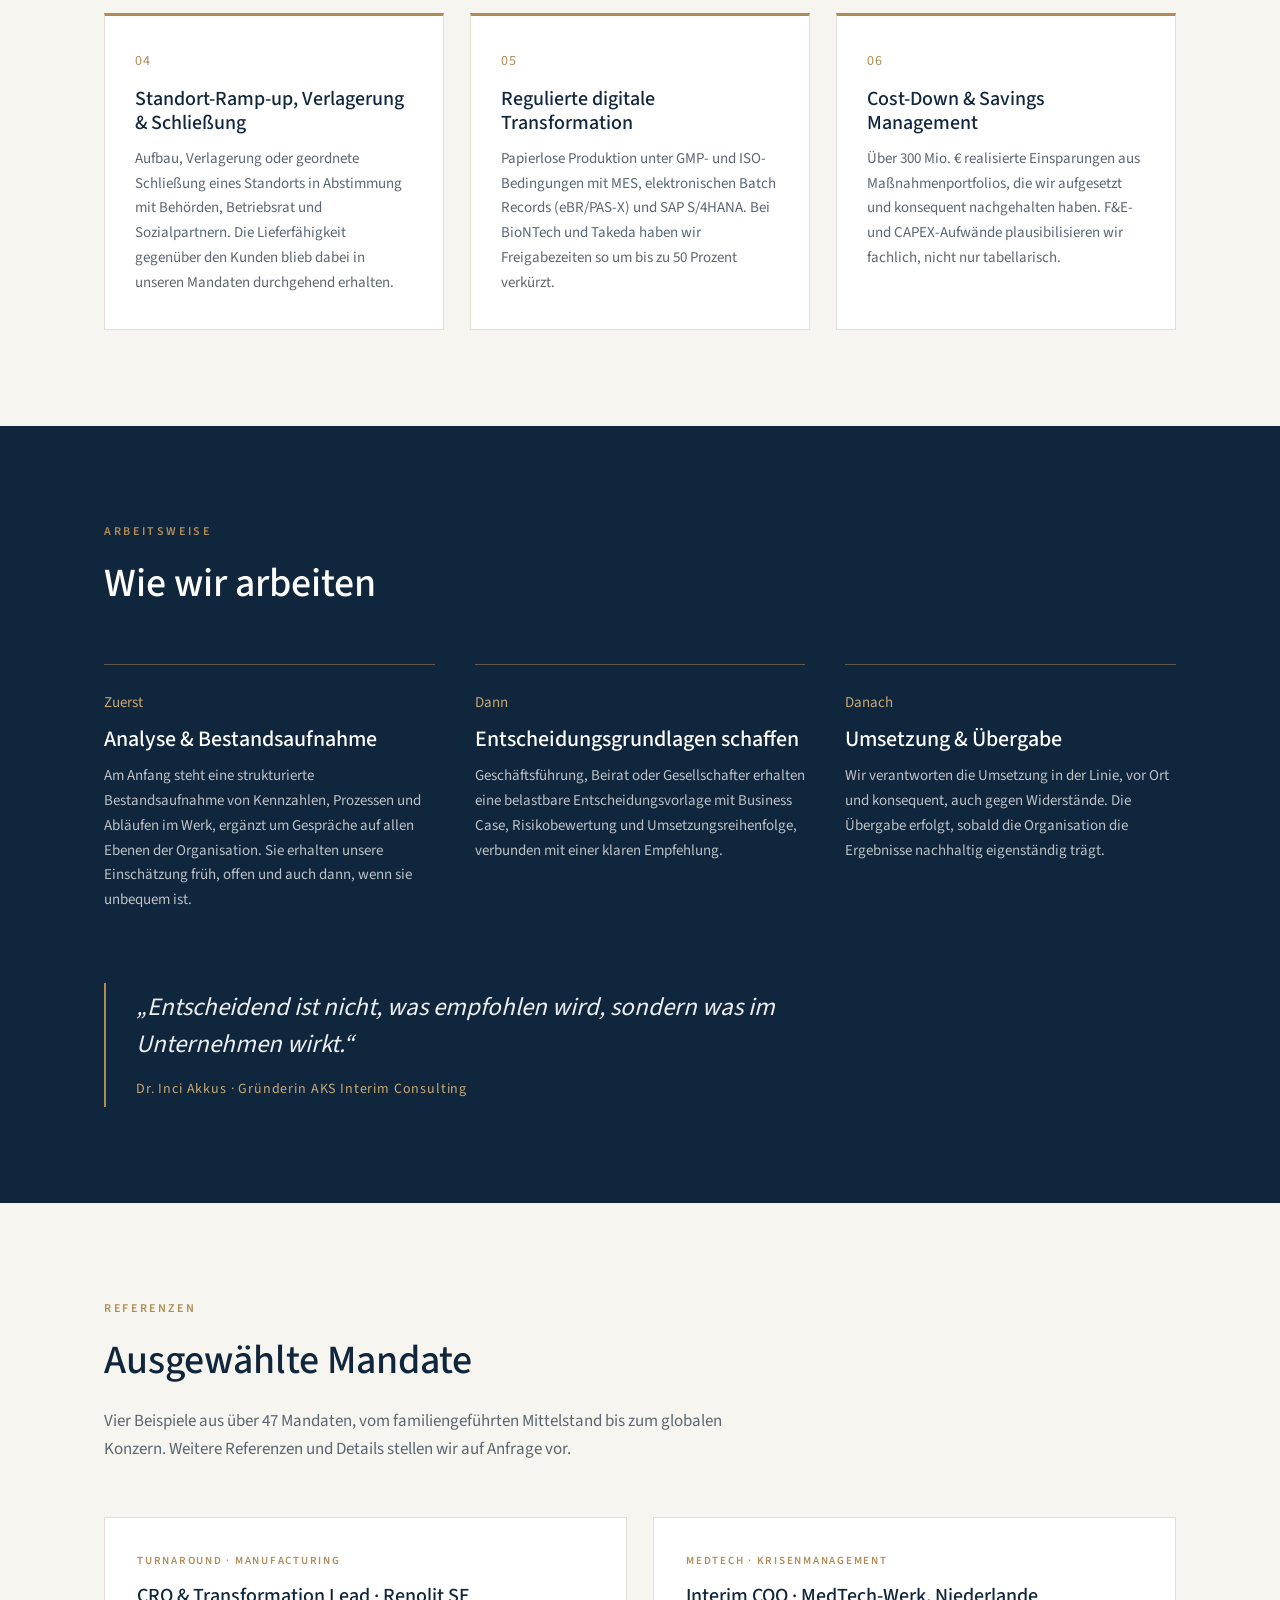
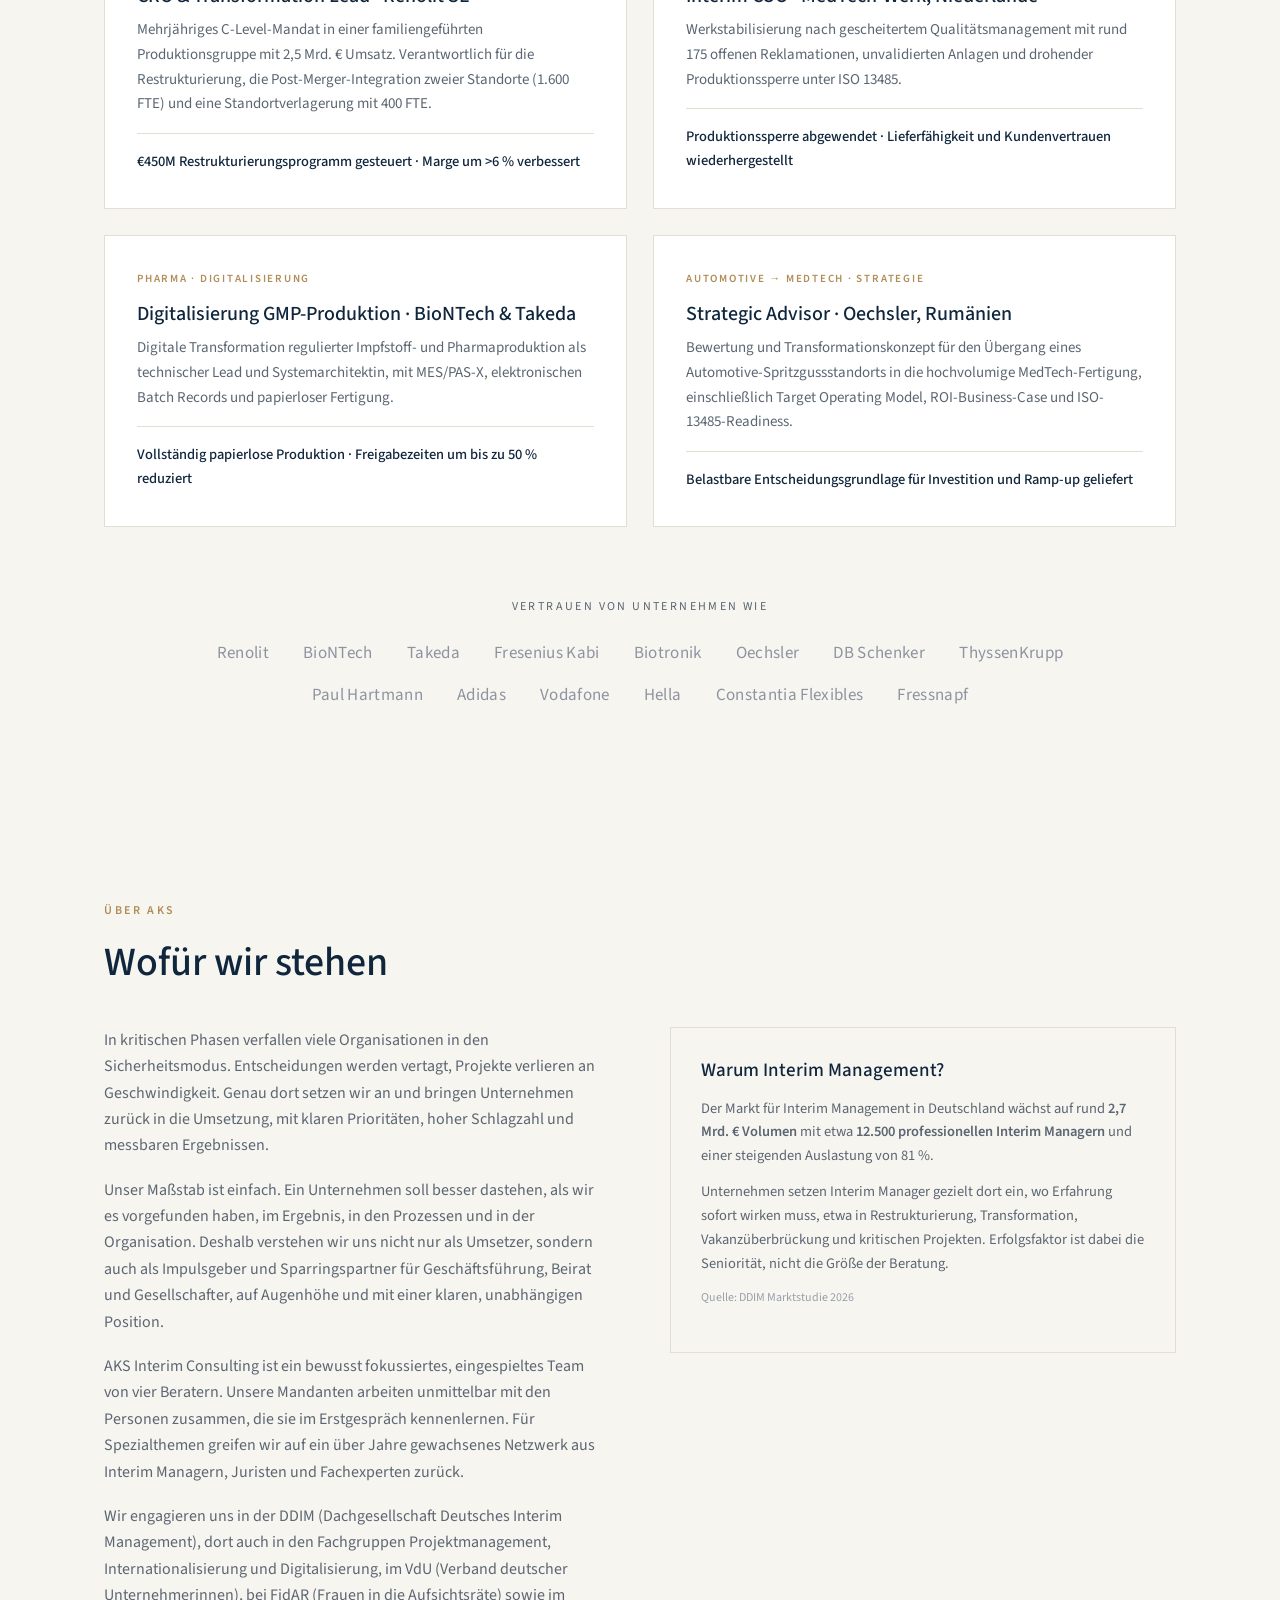
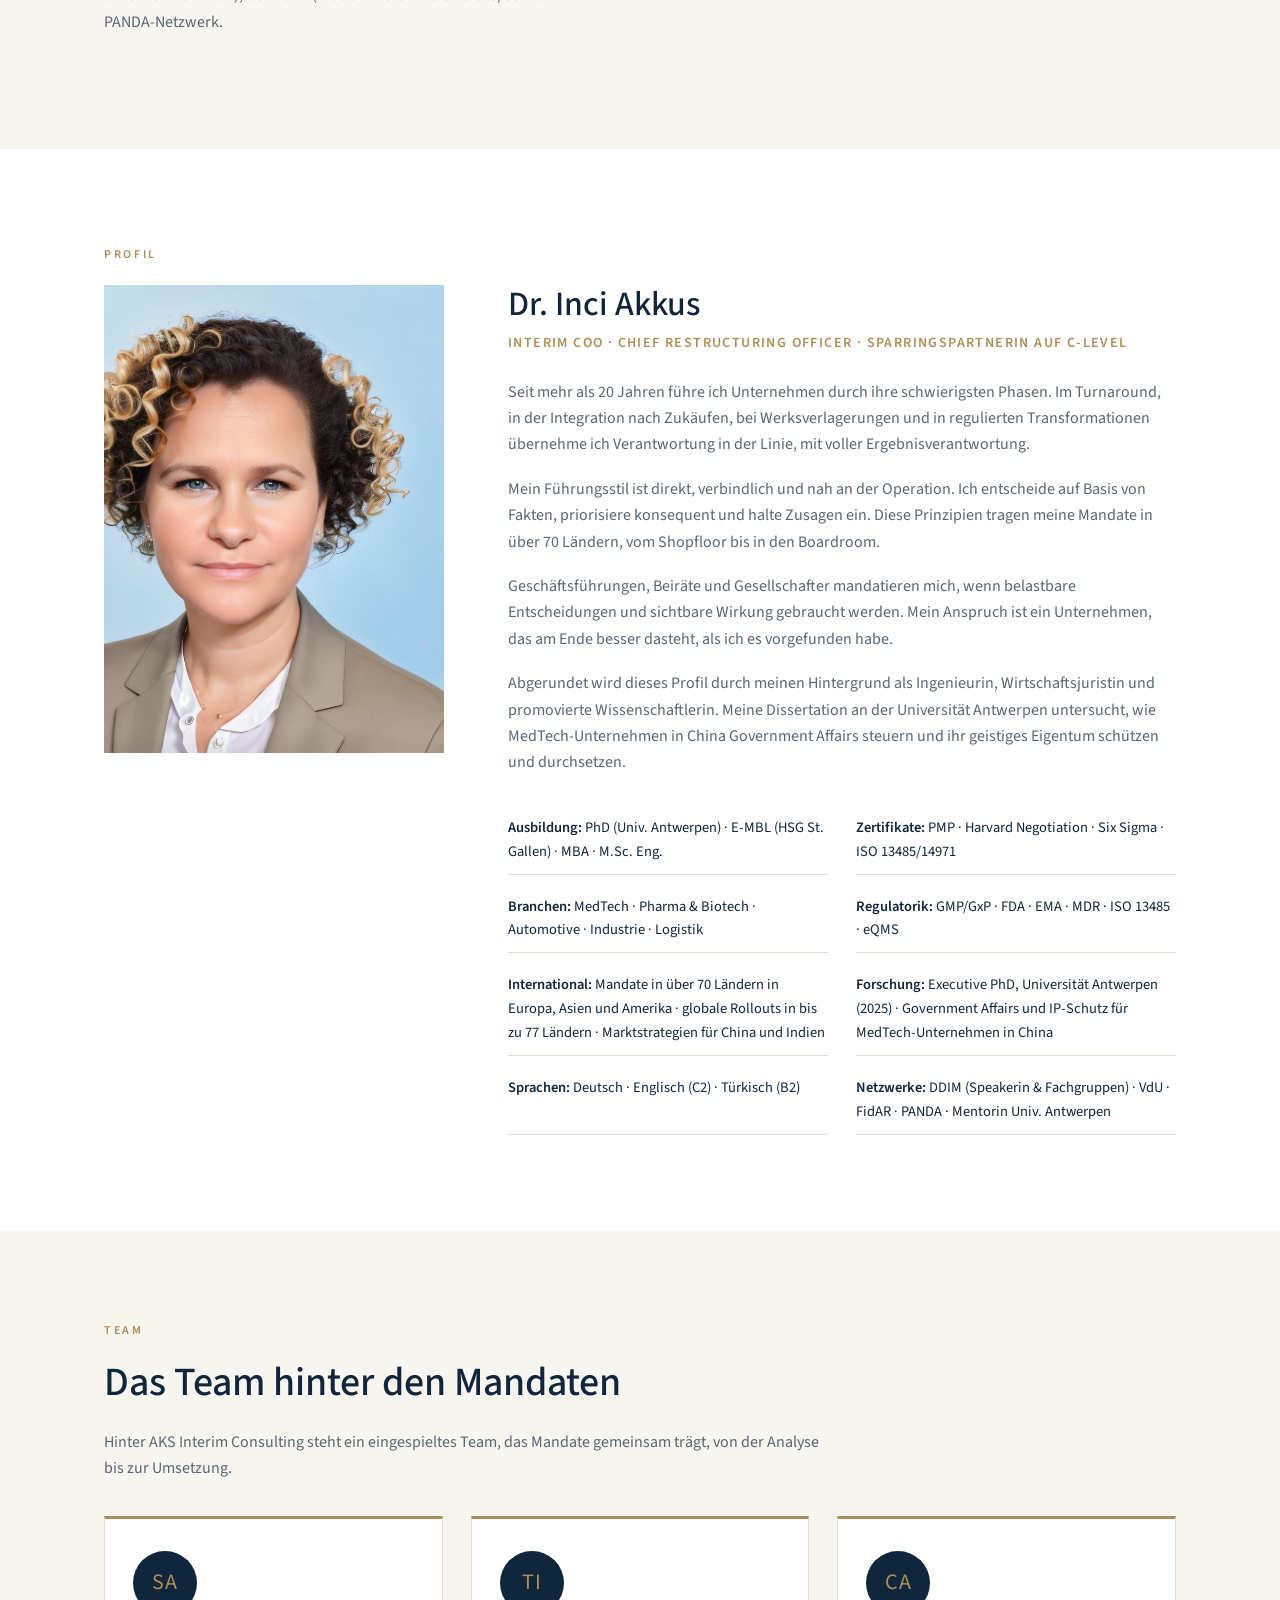
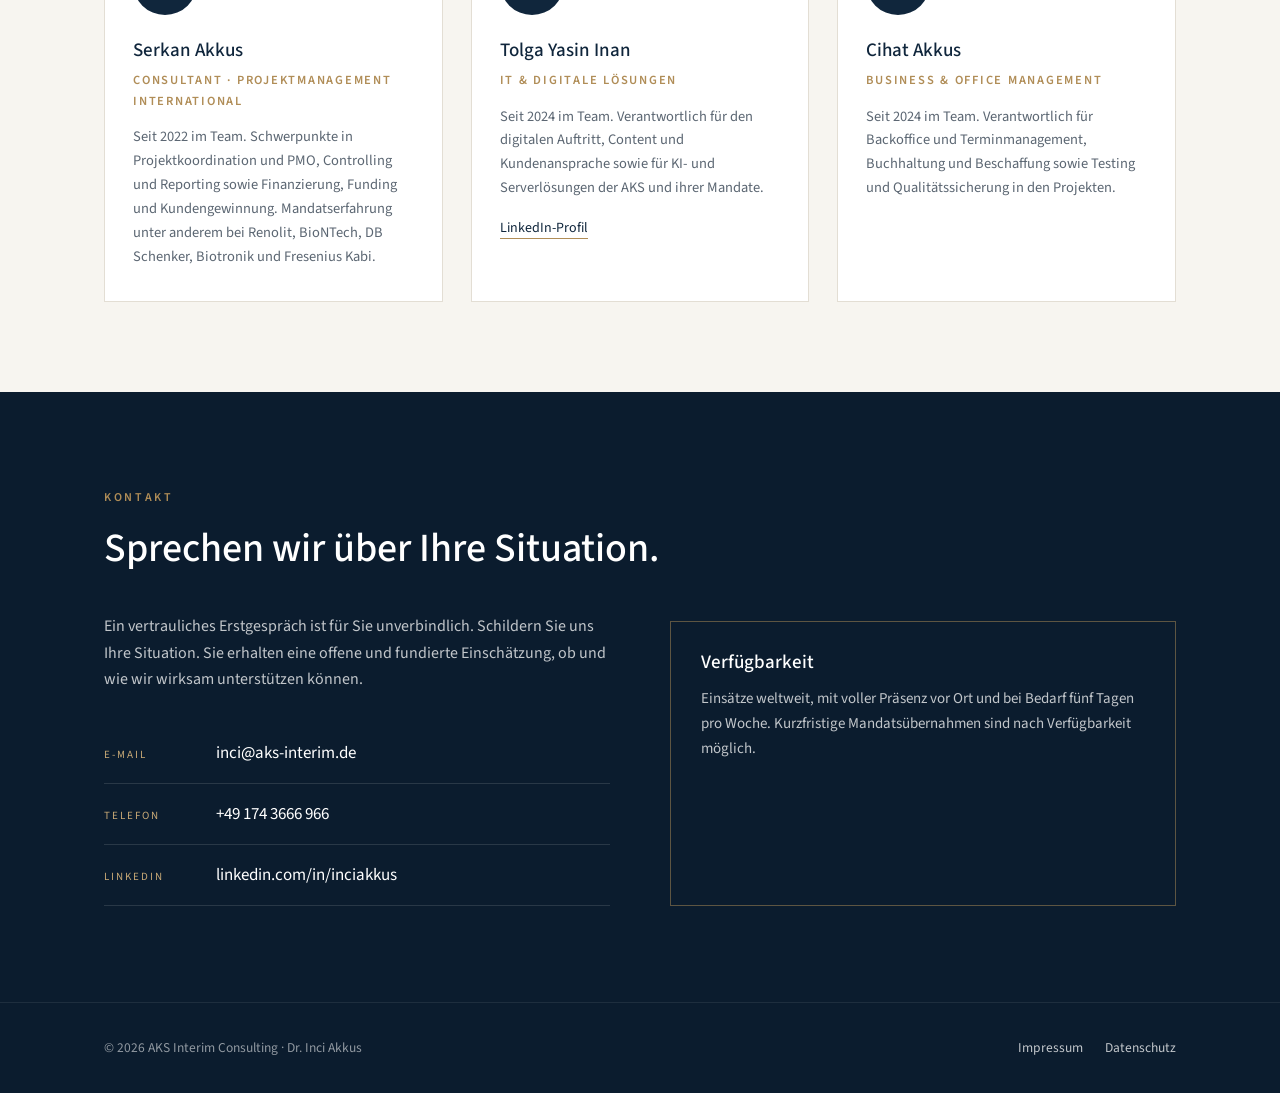
==== commit 9ebb52eb: "Neue Headline, Seitenfluss (Ueber->Profil->Team), Publikation+International, Logo auf Rechtsseiten" ====
--- a/index.html
+++ b/index.html
@@ -114,6 +114,8 @@
 
 /* About */
 .team-block{margin-top:70px;}
+.teamsec{background:var(--ivory);padding:90px 0;}
+.teamsec .team-intro{color:var(--grey);max-width:720px;margin-bottom:34px;}
 .team-block h3{font-size:24px;margin-bottom:8px;}
 .team-block .team-intro{color:var(--grey);max-width:720px;margin-bottom:34px;}
 .team-grid{display:grid;grid-template-columns:repeat(3,1fr);gap:28px;}
@@ -193,8 +195,8 @@
       <a href="#leistungen">Leistungen</a>
       <a href="#arbeitsweise">Arbeitsweise</a>
       <a href="#referenzen">Referenzen</a>
+      <a href="#ueber">Über AKS</a>
       <a href="#profil">Profil</a>
-      <a href="#ueber">Über AKS</a>
       <a href="#kontakt" class="nav-cta">Kontakt</a>
     </nav>
   </div>
@@ -203,7 +205,7 @@
 <div class="hero" id="top">
   <div class="wrap">
     <div class="kicker">Interim Management · C-Level · Regulierte Industrien</div>
-    <h1>Sie haben das Ziel. <em>Wir führen dorthin.</em></h1>
+    <h1>Ergebnisse <em>statt Empfehlungen.</em></h1>
     <p class="lead">In kritischen Unternehmensphasen übernimmt AKS Interim Consulting Führungsverantwortung in der Linie, als Interim COO, Geschäftsführung oder Chief Restructuring Officer. Seit über 20 Jahren, in mehr als 47 Mandaten, mit messbaren Ergebnissen.</p>
     <div class="hero-ctas">
       <a class="btn btn-primary" href="#kontakt">Gespräch vereinbaren</a>
@@ -257,7 +259,7 @@
   <div class="wrap">
     <div class="kicker">Referenzen</div>
     <h2 class="section-title">Ausgewählte Mandate</h2>
-    <p class="section-intro">Vier Beispiele aus über 47 Mandaten, vom familiengeführten Mittelstand bis zum globalen Konzern.</p>
+    <p class="section-intro">Vier Beispiele aus über 47 Mandaten, vom familiengeführten Mittelstand bis zum globalen Konzern. Weitere Referenzen und Details stellen wir auf Anfrage vor.</p>
     <div class="cases">
       <div class="case"><span class="tag">Turnaround · Manufacturing</span><h3>CRO &amp; Transformation Lead · Renolit SE</h3><p>Mehrjähriges C-Level-Mandat in einer familiengeführten Produktionsgruppe mit 2,5 Mrd. € Umsatz. Verantwortlich für die Restrukturierung, die Post-Merger-Integration zweier Standorte (1.600 FTE) und eine Standortverlagerung mit 400 FTE.</p><div class="result">€450M Restrukturierungsprogramm gesteuert · Marge um &gt;6&nbsp;% verbessert</div></div>
       <div class="case"><span class="tag">MedTech · Krisenmanagement</span><h3>Interim COO · MedTech-Werk, Niederlande</h3><p>Werkstabilisierung nach gescheitertem Qualitätsmanagement mit rund 175 offenen Reklamationen, unvalidierten Anlagen und drohender Produktionssperre unter ISO 13485.</p><div class="result">Produktionssperre abgewendet · Lieferfähigkeit und Kundenvertrauen wiederhergestellt</div></div>
@@ -269,6 +271,27 @@
       <ul>
         <li>Renolit</li><li>BioNTech</li><li>Takeda</li><li>Fresenius Kabi</li><li>Biotronik</li><li>Oechsler</li><li>DB Schenker</li><li>ThyssenKrupp</li><li>Paul Hartmann</li><li>Adidas</li><li>Vodafone</li><li>Hella</li><li>Constantia Flexibles</li><li>Fressnapf</li>
       </ul>
+    </div>
+  </div>
+</section>
+
+<section id="ueber">
+  <div class="wrap">
+    <div class="kicker">Über AKS</div>
+    <h2 class="section-title">Wofür wir stehen</h2>
+    <div class="about-grid">
+      <div>
+        <p>In kritischen Phasen verfallen viele Organisationen in den Sicherheitsmodus. Entscheidungen werden vertagt, Projekte verlieren an Geschwindigkeit. Genau dort setzen wir an und bringen Unternehmen zurück in die Umsetzung, mit klaren Prioritäten, hoher Schlagzahl und messbaren Ergebnissen.</p>
+        <p>Unser Maßstab ist einfach. Ein Unternehmen soll besser dastehen, als wir es vorgefunden haben, im Ergebnis, in den Prozessen und in der Organisation. Deshalb verstehen wir uns nicht nur als Umsetzer, sondern auch als Impulsgeber und Sparringspartner für Geschäftsführung, Beirat und Gesellschafter, auf Augenhöhe und mit einer klaren, unabhängigen Position.</p>
+        <p>AKS Interim Consulting ist ein bewusst fokussiertes, eingespieltes Team von vier Beratern. Unsere Mandanten arbeiten unmittelbar mit den Personen zusammen, die sie im Erstgespräch kennenlernen. Für Spezialthemen greifen wir auf ein über Jahre gewachsenes Netzwerk aus Interim Managern, Juristen und Fachexperten zurück.</p>
+        <p>Wir engagieren uns in der DDIM (Dachgesellschaft Deutsches Interim Management), dort auch in den Fachgruppen Projektmanagement, Internationalisierung und Digitalisierung, im VdU (Verband deutscher Unternehmerinnen), bei FidAR (Frauen in die Aufsichtsräte) sowie im PANDA-Netzwerk.</p>
+      </div>
+      <div class="market">
+        <h3>Warum Interim Management?</h3>
+        <p>Der Markt für Interim Management in Deutschland wächst auf rund <b>2,7 Mrd. € Volumen</b> mit etwa <b>12.500 professionellen Interim Managern</b> und einer steigenden Auslastung von 81&nbsp;%.</p>
+        <p>Unternehmen setzen Interim Manager gezielt dort ein, wo Erfahrung sofort wirken muss, etwa in Restrukturierung, Transformation, Vakanzüberbrückung und kritischen Projekten. Erfolgsfaktor ist dabei die Seniorität, nicht die Größe der Beratung.</p>
+        <p class="src">Quelle: DDIM Marktstudie 2026</p>
+      </div>
     </div>
   </div>
 </section>
@@ -284,12 +307,14 @@
         <p>Seit mehr als 20 Jahren führe ich Unternehmen durch ihre schwierigsten Phasen. Im Turnaround, in der Integration nach Zukäufen, bei Werksverlagerungen und in regulierten Transformationen übernehme ich Verantwortung in der Linie, mit voller Ergebnisverantwortung.</p>
         <p>Mein Führungsstil ist direkt, verbindlich und nah an der Operation. Ich entscheide auf Basis von Fakten, priorisiere konsequent und halte Zusagen ein. Diese Prinzipien tragen meine Mandate in über 70 Ländern, vom Shopfloor bis in den Boardroom.</p>
         <p>Geschäftsführungen, Beiräte und Gesellschafter mandatieren mich, wenn belastbare Entscheidungen und sichtbare Wirkung gebraucht werden. Mein Anspruch ist ein Unternehmen, das am Ende besser dasteht, als ich es vorgefunden habe.</p>
-        <p>Abgerundet wird dieses Profil durch meinen Hintergrund als Ingenieurin, Wirtschaftsjuristin und promovierte Wissenschaftlerin mit internationalen Publikationen.</p>
+        <p>Abgerundet wird dieses Profil durch meinen Hintergrund als Ingenieurin, Wirtschaftsjuristin und promovierte Wissenschaftlerin. Meine Dissertation an der Universität Antwerpen untersucht, wie MedTech-Unternehmen in China Government Affairs steuern und ihr geistiges Eigentum schützen und durchsetzen.</p>
         <div class="facts">
           <div class="fact"><b>Ausbildung:</b> PhD (Univ. Antwerpen) · E-MBL (HSG St. Gallen) · MBA · M.Sc. Eng.</div>
           <div class="fact"><b>Zertifikate:</b> PMP · Harvard Negotiation · Six Sigma · ISO 13485/14971</div>
           <div class="fact"><b>Branchen:</b> MedTech · Pharma &amp; Biotech · Automotive · Industrie · Logistik</div>
           <div class="fact"><b>Regulatorik:</b> GMP/GxP · FDA · EMA · MDR · ISO 13485 · eQMS</div>
+          <div class="fact"><b>International:</b> Mandate in über 70 Ländern in Europa, Asien und Amerika · globale Rollouts in bis zu 77 Ländern · Marktstrategien für China und Indien</div>
+          <div class="fact"><b>Forschung:</b> Executive PhD, Universität Antwerpen (2025) · Government Affairs und IP-Schutz für MedTech-Unternehmen in China</div>
           <div class="fact"><b>Sprachen:</b> Deutsch · Englisch (C2) · Türkisch (B2)</div>
           <div class="fact"><b>Netzwerke:</b> DDIM (Speakerin &amp; Fachgruppen) · VdU · FidAR · PANDA · Mentorin Univ. Antwerpen</div>
         </div>
@@ -297,29 +322,12 @@
     </div>
   </div>
 </section>
-
-<section id="ueber">
-  <div class="wrap">
-    <div class="kicker">Über AKS</div>
-    <h2 class="section-title">Wofür wir stehen</h2>
-    <div class="about-grid">
-      <div>
-        <p>In kritischen Phasen verfallen viele Organisationen in den Sicherheitsmodus. Entscheidungen werden vertagt, Projekte verlieren an Geschwindigkeit. Genau dort setzen wir an und bringen Unternehmen zurück in die Umsetzung, mit klaren Prioritäten, hoher Schlagzahl und messbaren Ergebnissen.</p>
-        <p>Unser Maßstab ist einfach. Ein Unternehmen soll besser dastehen, als wir es vorgefunden haben, im Ergebnis, in den Prozessen und in der Organisation. Deshalb verstehen wir uns nicht nur als Umsetzer, sondern auch als Impulsgeber und Sparringspartner für Geschäftsführung, Beirat und Gesellschafter, auf Augenhöhe und mit einer klaren, unabhängigen Position.</p>
-        <p>AKS Interim Consulting ist ein bewusst fokussiertes, eingespieltes Team von vier Beratern. Unsere Mandanten arbeiten unmittelbar mit den Personen zusammen, die sie im Erstgespräch kennenlernen. Für Spezialthemen greifen wir auf ein über Jahre gewachsenes Netzwerk aus Interim Managern, Juristen und Fachexperten zurück.</p>
-        <p>Wir engagieren uns in der DDIM (Dachgesellschaft Deutsches Interim Management), dort auch in den Fachgruppen Projektmanagement, Internationalisierung und Digitalisierung, im VdU (Verband deutscher Unternehmerinnen), bei FidAR (Frauen in die Aufsichtsräte) sowie im PANDA-Netzwerk.</p>
-      </div>
-      <div class="market">
-        <h3>Warum Interim Management?</h3>
-        <p>Der Markt für Interim Management in Deutschland wächst auf rund <b>2,7 Mrd. € Volumen</b> mit etwa <b>12.500 professionellen Interim Managern</b> und einer steigenden Auslastung von 81&nbsp;%.</p>
-        <p>Unternehmen setzen Interim Manager gezielt dort ein, wo Erfahrung sofort wirken muss, etwa in Restrukturierung, Transformation, Vakanzüberbrückung und kritischen Projekten. Erfolgsfaktor ist dabei die Seniorität, nicht die Größe der Beratung.</p>
-        <p class="src">Quelle: DDIM Marktstudie 2026</p>
-      </div>
-    </div>
-    <div class="team-block">
-      <h3>Das Team</h3>
-      <p class="team-intro">Hinter AKS Interim Consulting steht ein eingespieltes Team, das Mandate gemeinsam trägt, von der Analyse bis zur Umsetzung.</p>
-      <div class="team-grid">
+<section id="team" class="teamsec">
+  <div class="wrap">
+    <div class="kicker">Team</div>
+    <h2 class="section-title">Das Team hinter den Mandaten</h2>
+    <p class="team-intro">Hinter AKS Interim Consulting steht ein eingespieltes Team, das Mandate gemeinsam trägt, von der Analyse bis zur Umsetzung.</p>
+    <div class="team-grid">
         <div class="member">
           <div class="mono">SA</div>
           <h4>Serkan Akkus</h4>
@@ -340,7 +348,6 @@
           <p>Seit 2024 im Team. Verantwortlich für Backoffice und Terminmanagement, Buchhaltung und Beschaffung sowie Testing und Qualitätssicherung in den Projekten.</p>
         </div>
       </div>
-    </div>
   </div>
 </section>
 
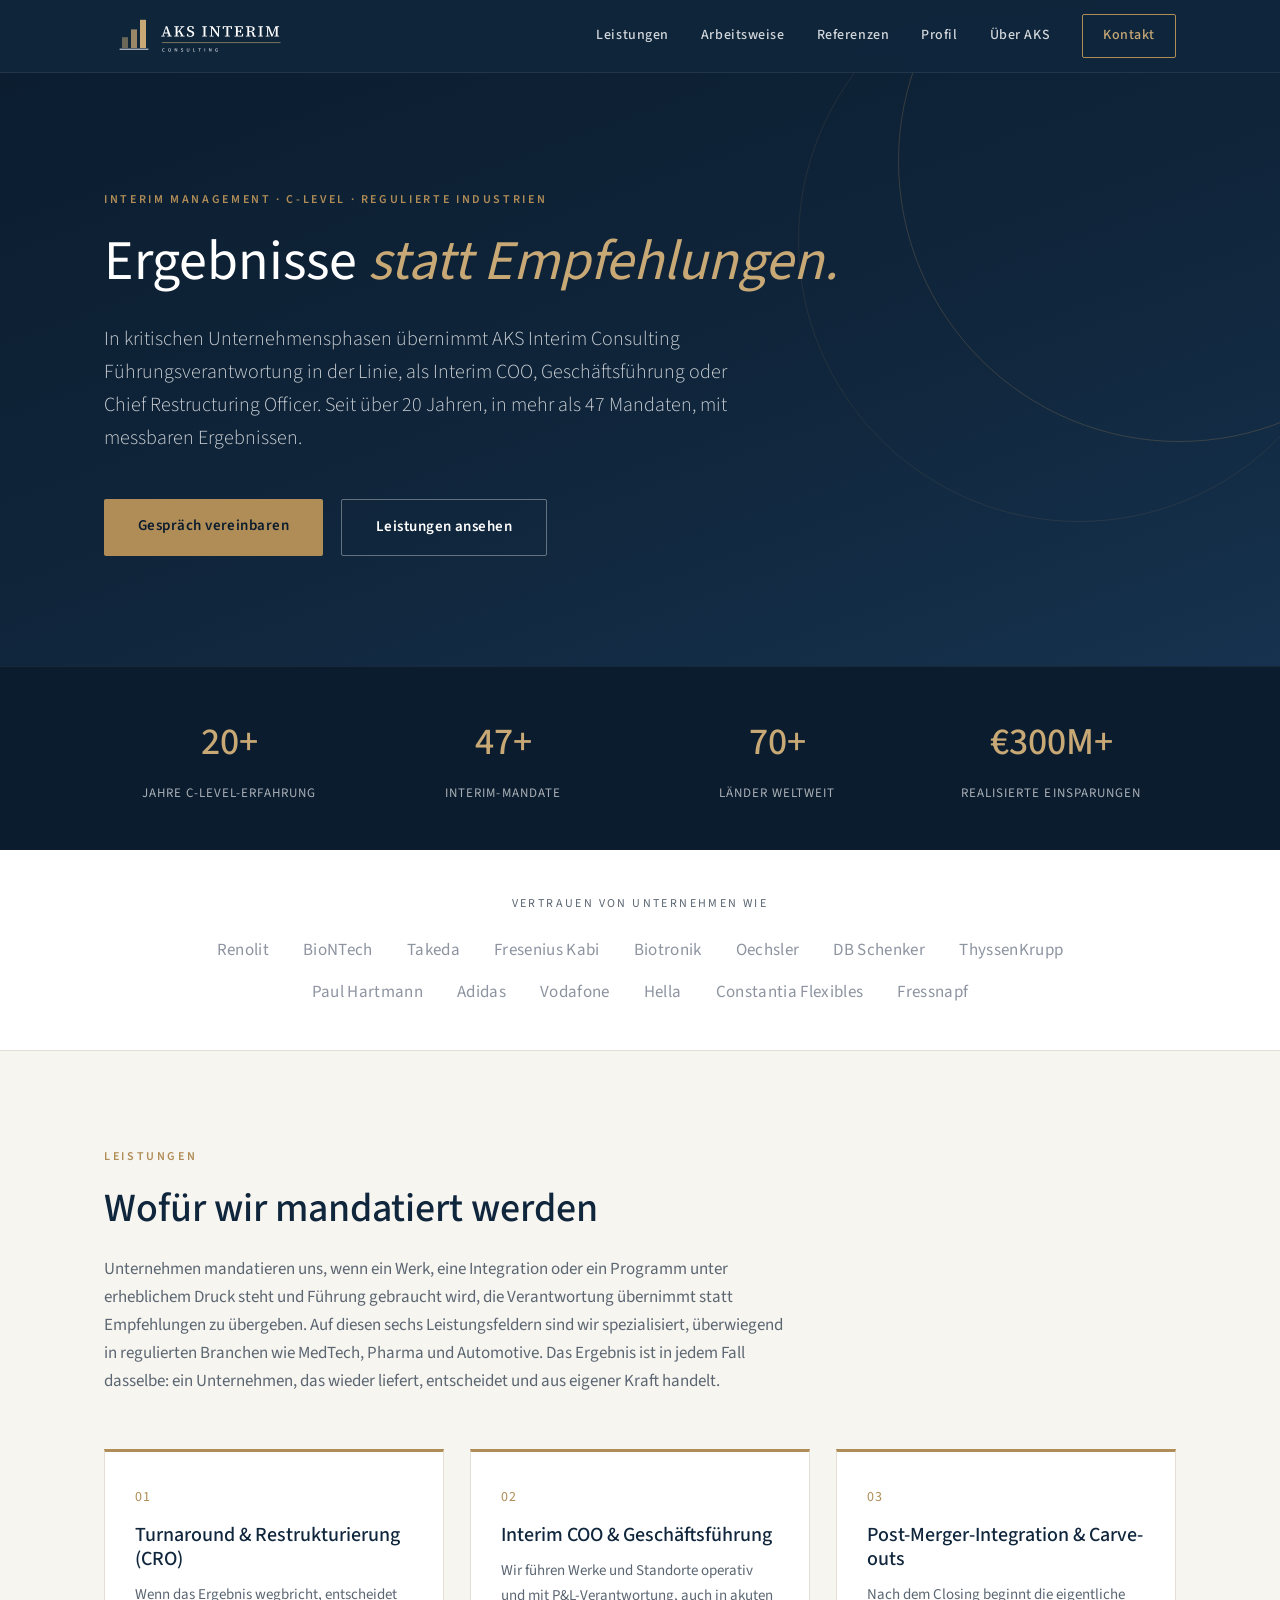
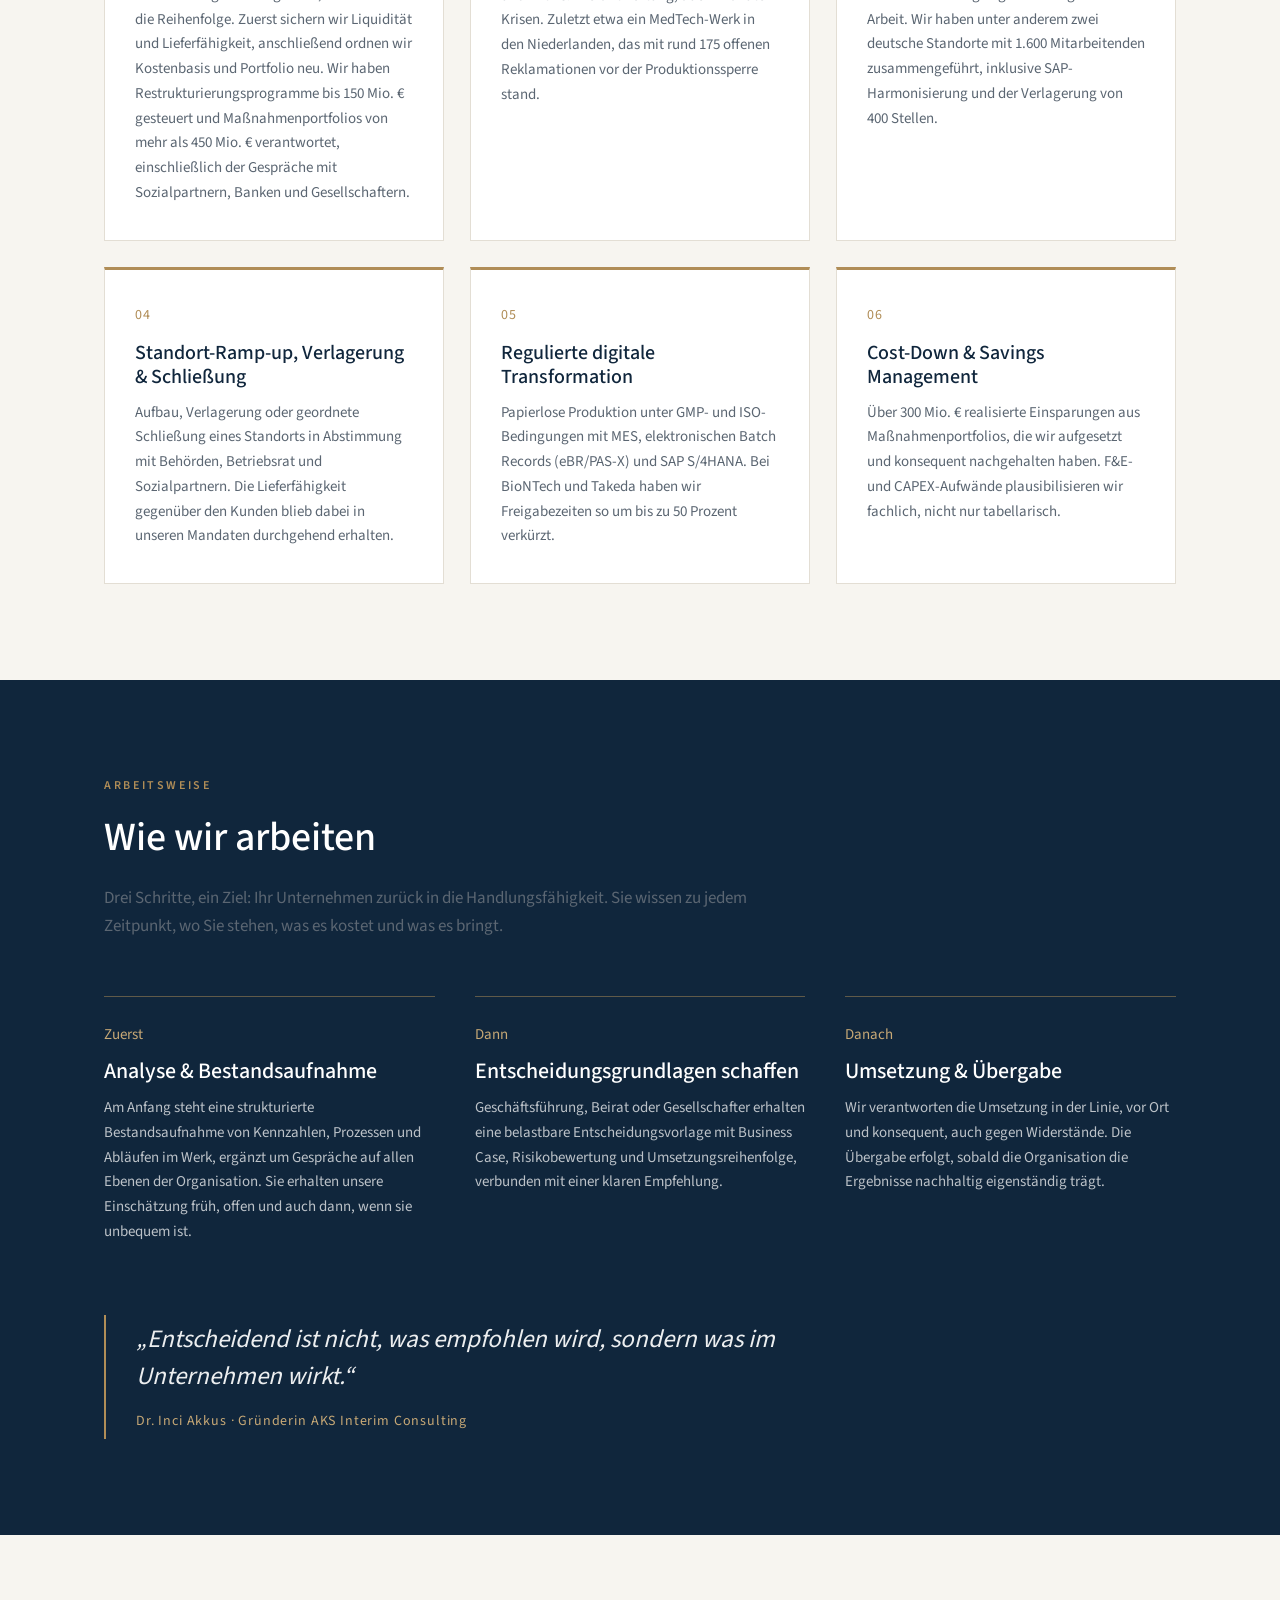
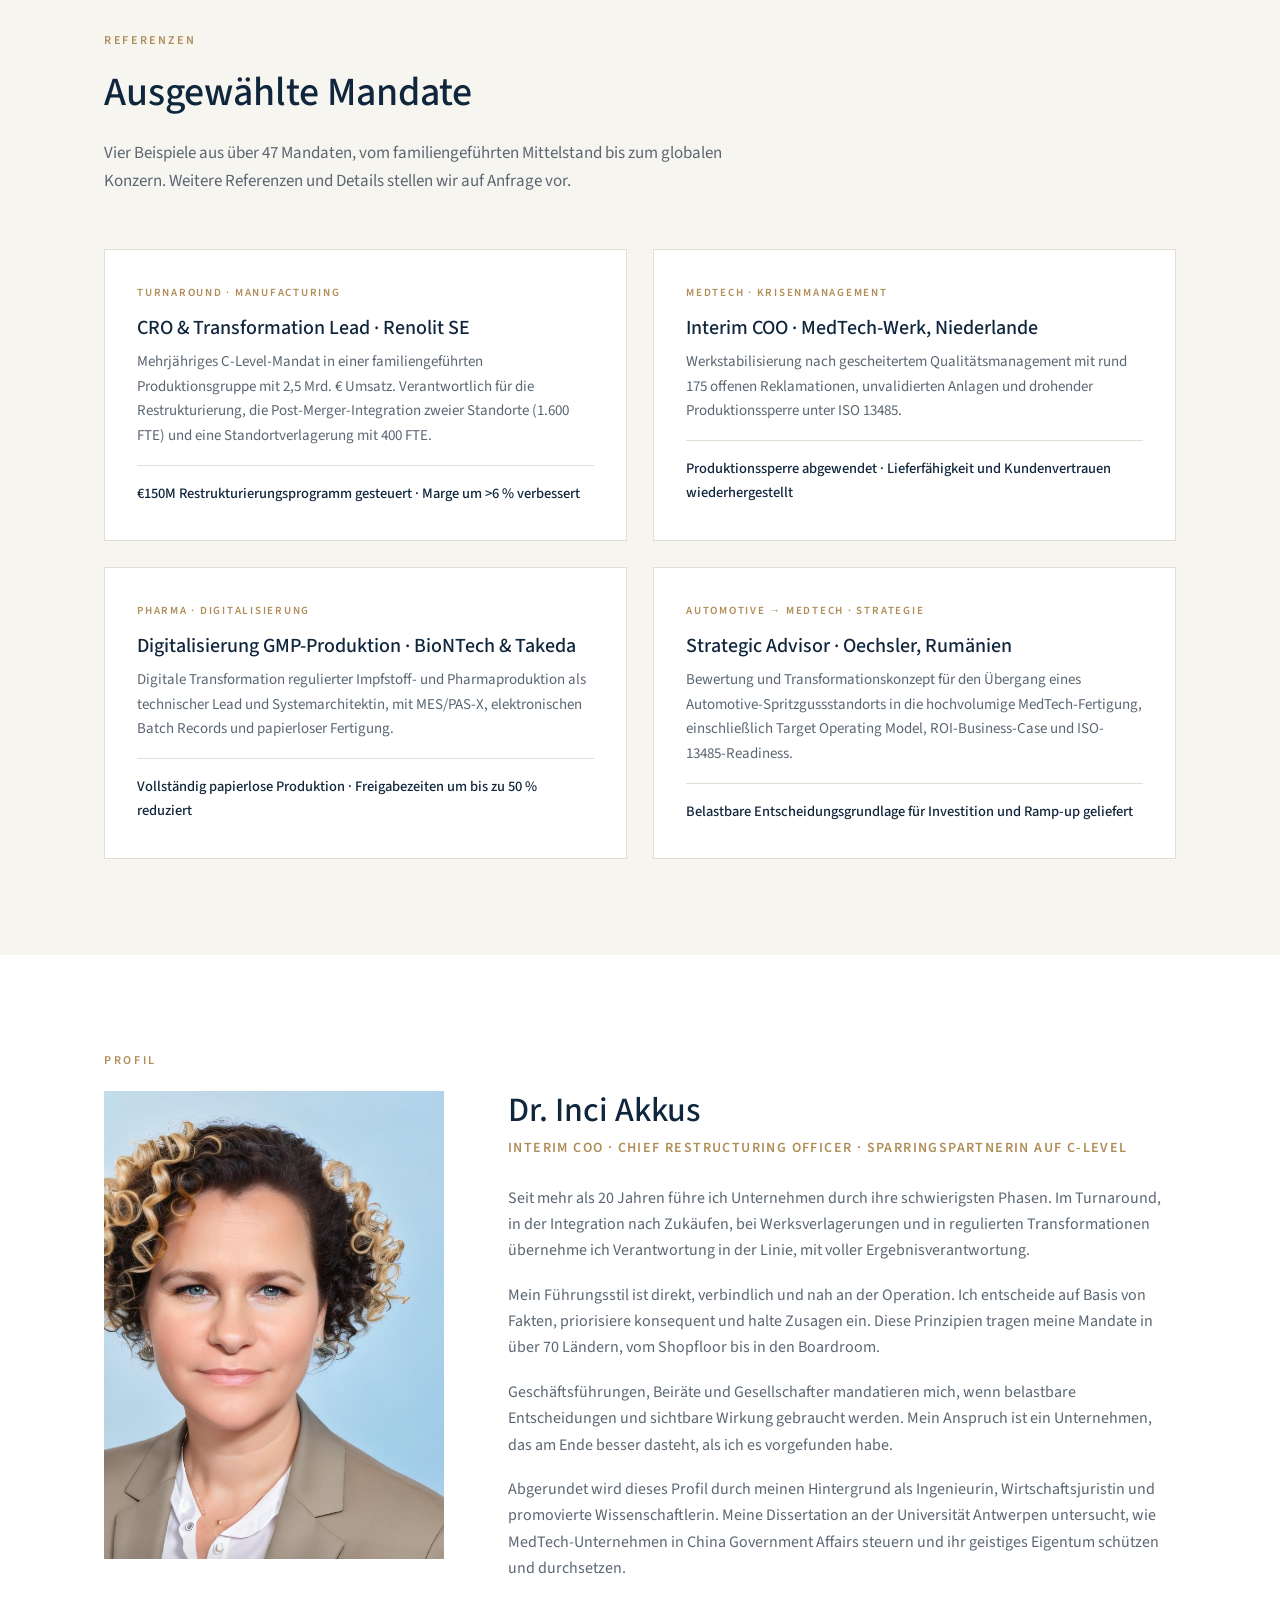
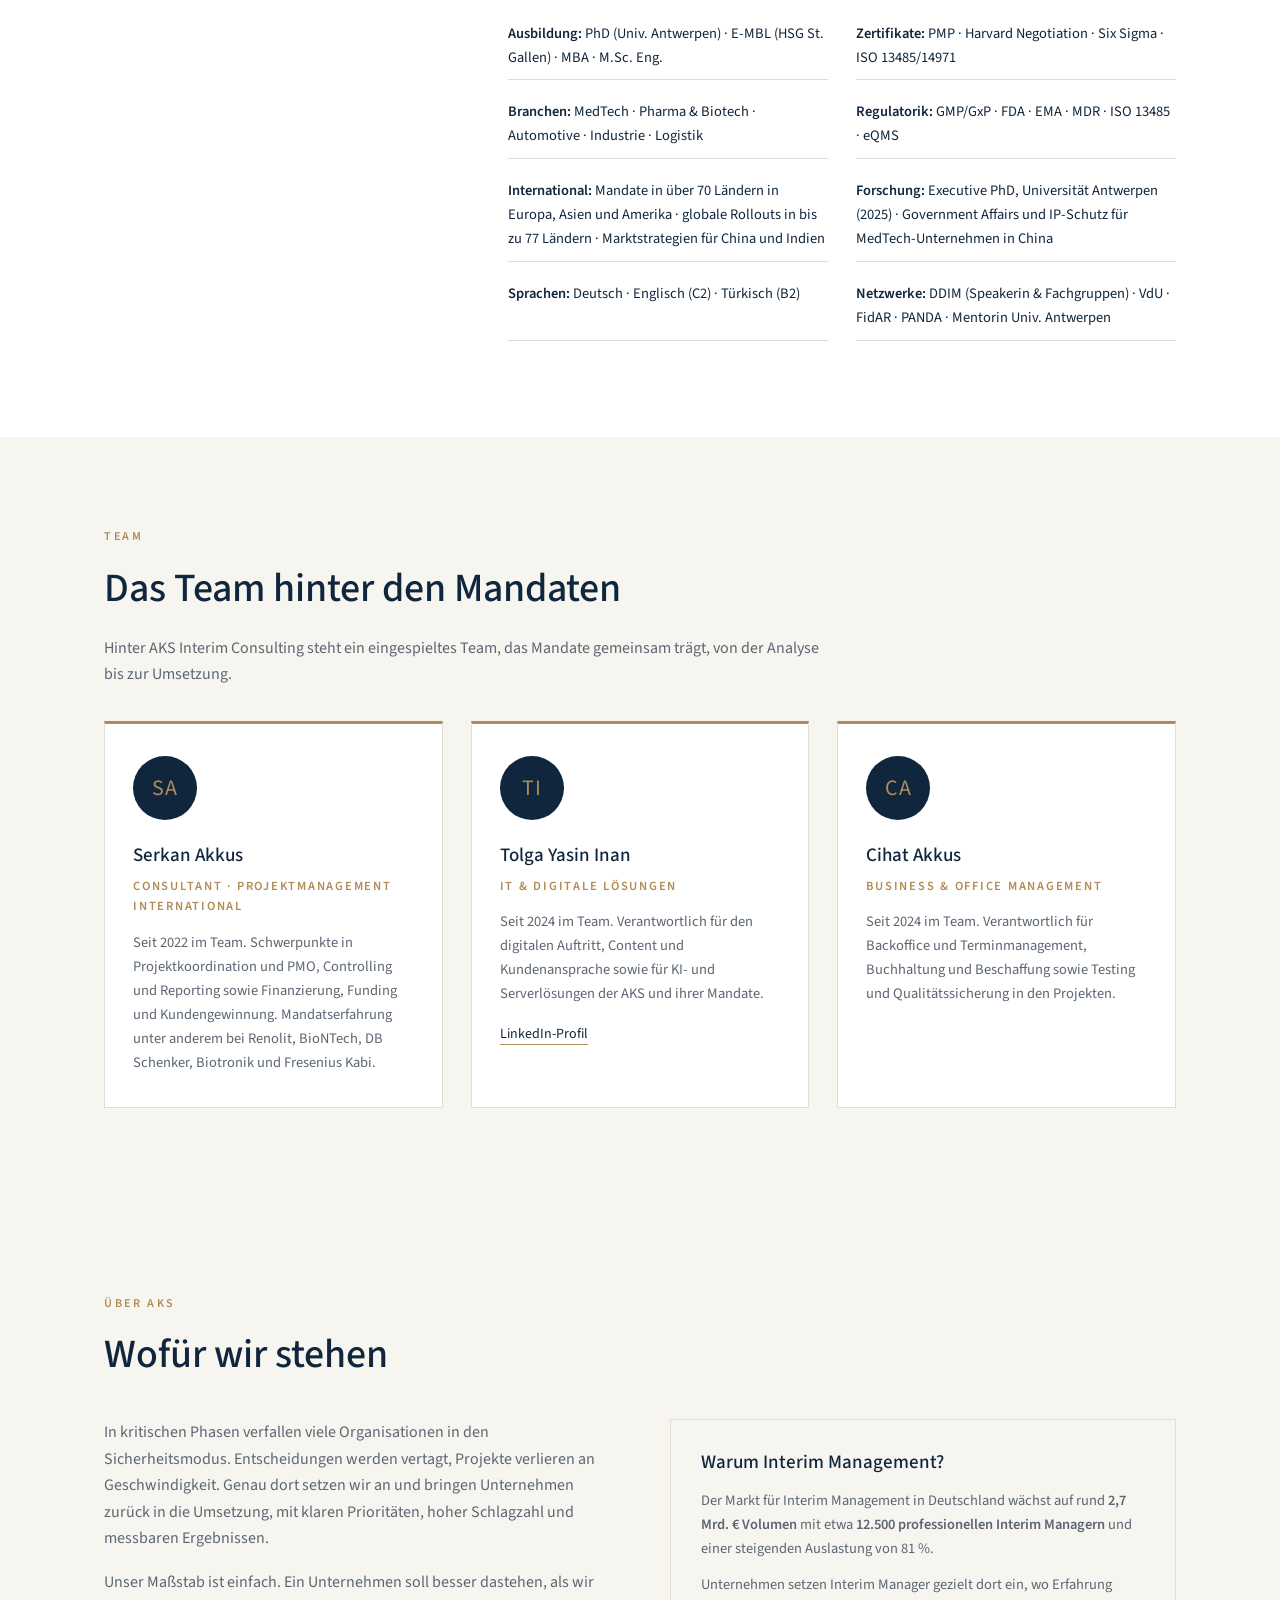
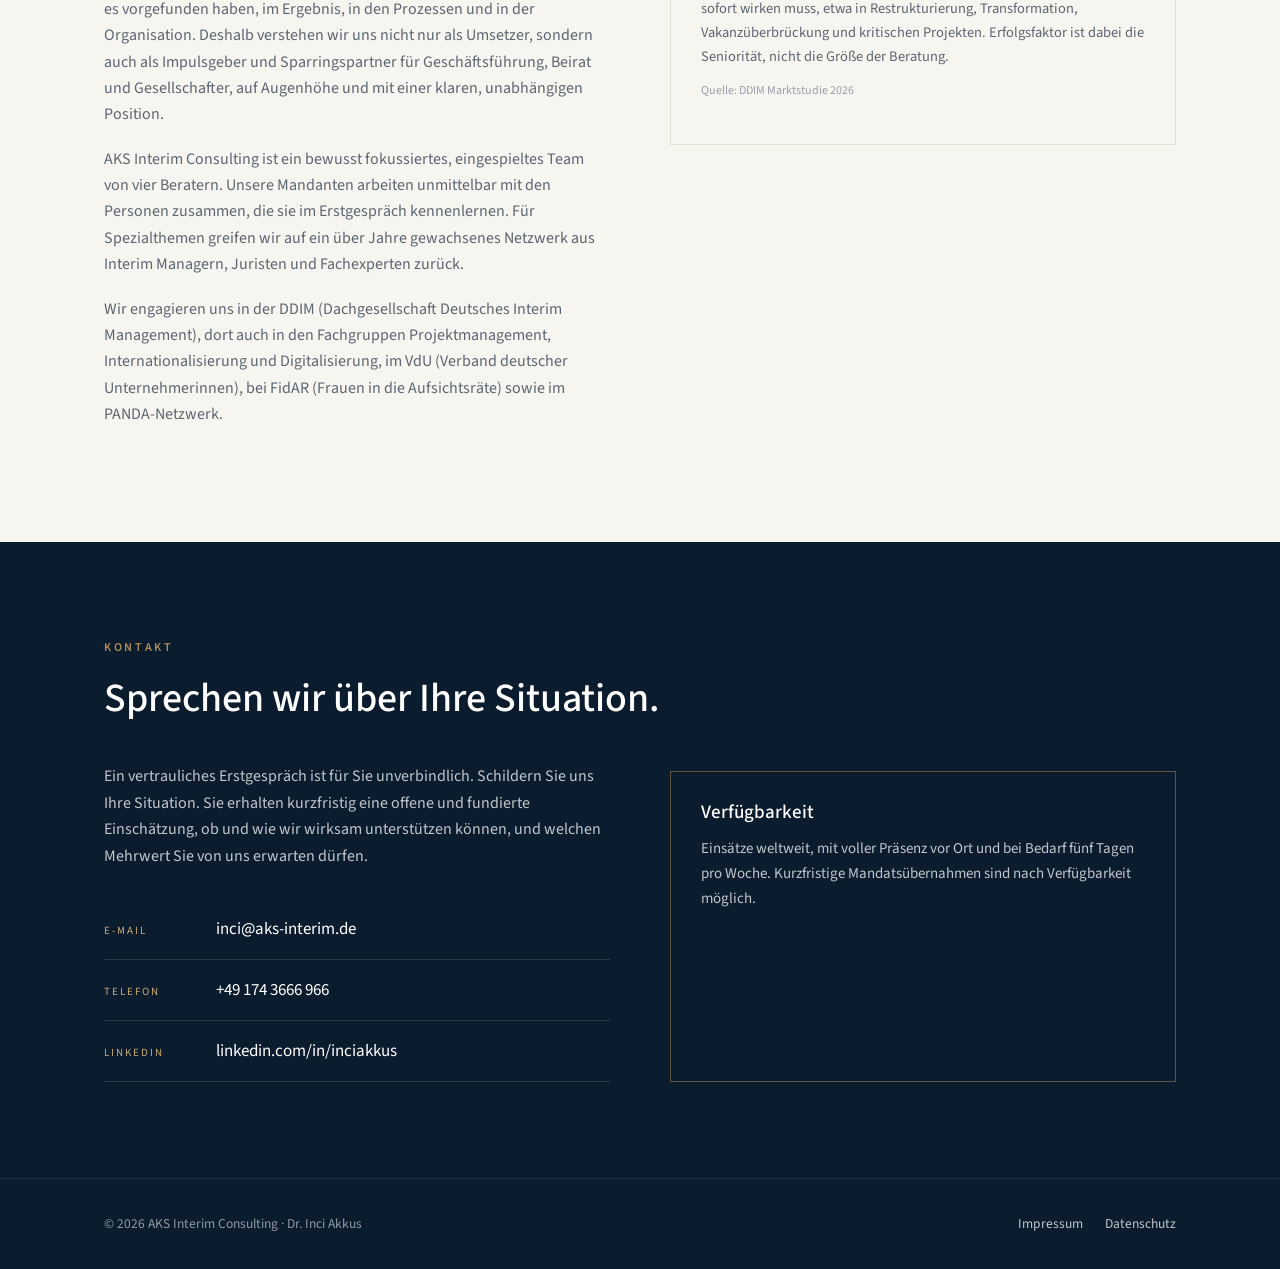
==== commit e5ff49f7: "WICHTIG: Renolit 450M -> 150M korrigiert; Flow (Logos hoch, Werte ans Ende), Wirkungssprache" ====
--- a/index.html
+++ b/index.html
@@ -95,6 +95,7 @@
 .case p{color:var(--grey);font-size:15px;}
 .case .result{margin-top:16px;padding-top:16px;border-top:1px solid var(--line);font-size:14.5px;color:var(--navy);font-weight:500;}
 .logos{margin-top:70px;text-align:center;}
+.logostrip{background:var(--white);padding:44px 0;border-bottom:1px solid var(--line);}
 .logos p{font-size:12px;letter-spacing:.2em;text-transform:uppercase;color:var(--grey);margin-bottom:22px;}
 .logos ul{list-style:none;display:flex;flex-wrap:wrap;justify-content:center;gap:14px 34px;max-width:900px;margin:0 auto;}
 .logos li{font-family:var(--serif);font-size:17px;color:#8d94a0;letter-spacing:.02em;}
@@ -195,8 +196,8 @@
       <a href="#leistungen">Leistungen</a>
       <a href="#arbeitsweise">Arbeitsweise</a>
       <a href="#referenzen">Referenzen</a>
+      <a href="#profil">Profil</a>
       <a href="#ueber">Über AKS</a>
-      <a href="#profil">Profil</a>
       <a href="#kontakt" class="nav-cta">Kontakt</a>
     </nav>
   </div>
@@ -223,13 +224,24 @@
   </div>
 </div>
 
+<section class="logostrip">
+  <div class="wrap">
+    <div class="logos" style="margin-top:0">
+      <p>Vertrauen von Unternehmen wie</p>
+      <ul>
+        <li>Renolit</li><li>BioNTech</li><li>Takeda</li><li>Fresenius Kabi</li><li>Biotronik</li><li>Oechsler</li><li>DB Schenker</li><li>ThyssenKrupp</li><li>Paul Hartmann</li><li>Adidas</li><li>Vodafone</li><li>Hella</li><li>Constantia Flexibles</li><li>Fressnapf</li>
+      </ul>
+    </div>
+  </div>
+</section>
+
 <section id="leistungen">
   <div class="wrap">
     <div class="kicker">Leistungen</div>
     <h2 class="section-title">Wofür wir mandatiert werden</h2>
-    <p class="section-intro">Unternehmen mandatieren uns, wenn ein Werk, eine Integration oder ein Programm unter erheblichem Druck steht und Führung gebraucht wird, die Verantwortung übernimmt statt Empfehlungen zu übergeben. Auf diesen sechs Leistungsfeldern sind wir spezialisiert, überwiegend in regulierten Branchen wie MedTech, Pharma und Automotive.</p>
+    <p class="section-intro">Unternehmen mandatieren uns, wenn ein Werk, eine Integration oder ein Programm unter erheblichem Druck steht und Führung gebraucht wird, die Verantwortung übernimmt statt Empfehlungen zu übergeben. Auf diesen sechs Leistungsfeldern sind wir spezialisiert, überwiegend in regulierten Branchen wie MedTech, Pharma und Automotive. Das Ergebnis ist in jedem Fall dasselbe: ein Unternehmen, das wieder liefert, entscheidet und aus eigener Kraft handelt.</p>
     <div class="services-grid">
-      <div class="card"><span class="num">01</span><h3>Turnaround &amp; Restrukturierung (CRO)</h3><p>Wenn das Ergebnis wegbricht, entscheidet die Reihenfolge. Zuerst sichern wir Liquidität und Lieferfähigkeit, anschließend ordnen wir Kostenbasis und Portfolio neu. Wir haben Restrukturierungen bis 450 Mio. € Programmvolumen gesteuert, einschließlich der Gespräche mit Sozialpartnern, Banken und Gesellschaftern.</p></div>
+      <div class="card"><span class="num">01</span><h3>Turnaround &amp; Restrukturierung (CRO)</h3><p>Wenn das Ergebnis wegbricht, entscheidet die Reihenfolge. Zuerst sichern wir Liquidität und Lieferfähigkeit, anschließend ordnen wir Kostenbasis und Portfolio neu. Wir haben Restrukturierungsprogramme bis 150 Mio. € gesteuert und Maßnahmenportfolios von mehr als 450 Mio. € verantwortet, einschließlich der Gespräche mit Sozialpartnern, Banken und Gesellschaftern.</p></div>
       <div class="card"><span class="num">02</span><h3>Interim COO &amp; Geschäftsführung</h3><p>Wir führen Werke und Standorte operativ und mit P&amp;L-Verantwortung, auch in akuten Krisen. Zuletzt etwa ein MedTech-Werk in den Niederlanden, das mit rund 175 offenen Reklamationen vor der Produktionssperre stand.</p></div>
       <div class="card"><span class="num">03</span><h3>Post-Merger-Integration &amp; Carve-outs</h3><p>Nach dem Closing beginnt die eigentliche Arbeit. Wir haben unter anderem zwei deutsche Standorte mit 1.600 Mitarbeitenden zusammengeführt, inklusive SAP-Harmonisierung und der Verlagerung von 400 Stellen.</p></div>
       <div class="card"><span class="num">04</span><h3>Standort-Ramp-up, Verlagerung &amp; Schließung</h3><p>Aufbau, Verlagerung oder geordnete Schließung eines Standorts in Abstimmung mit Behörden, Betriebsrat und Sozialpartnern. Die Lieferfähigkeit gegenüber den Kunden blieb dabei in unseren Mandaten durchgehend erhalten.</p></div>
@@ -243,6 +255,7 @@
   <div class="wrap">
     <div class="kicker">Arbeitsweise</div>
     <h2 class="section-title">Wie wir arbeiten</h2>
+    <p class="section-intro">Drei Schritte, ein Ziel: Ihr Unternehmen zurück in die Handlungsfähigkeit. Sie wissen zu jedem Zeitpunkt, wo Sie stehen, was es kostet und was es bringt.</p>
     <div class="approach-grid">
       <div class="step"><span class="num">Zuerst</span><h3>Analyse &amp; Bestandsaufnahme</h3><p>Am Anfang steht eine strukturierte Bestandsaufnahme von Kennzahlen, Prozessen und Abläufen im Werk, ergänzt um Gespräche auf allen Ebenen der Organisation. Sie erhalten unsere Einschätzung früh, offen und auch dann, wenn sie unbequem ist.</p></div>
       <div class="step"><span class="num">Dann</span><h3>Entscheidungsgrundlagen schaffen</h3><p>Geschäftsführung, Beirat oder Gesellschafter erhalten eine belastbare Entscheidungsvorlage mit Business Case, Risikobewertung und Umsetzungsreihenfolge, verbunden mit einer klaren Empfehlung.</p></div>
@@ -261,37 +274,10 @@
     <h2 class="section-title">Ausgewählte Mandate</h2>
     <p class="section-intro">Vier Beispiele aus über 47 Mandaten, vom familiengeführten Mittelstand bis zum globalen Konzern. Weitere Referenzen und Details stellen wir auf Anfrage vor.</p>
     <div class="cases">
-      <div class="case"><span class="tag">Turnaround · Manufacturing</span><h3>CRO &amp; Transformation Lead · Renolit SE</h3><p>Mehrjähriges C-Level-Mandat in einer familiengeführten Produktionsgruppe mit 2,5 Mrd. € Umsatz. Verantwortlich für die Restrukturierung, die Post-Merger-Integration zweier Standorte (1.600 FTE) und eine Standortverlagerung mit 400 FTE.</p><div class="result">€450M Restrukturierungsprogramm gesteuert · Marge um &gt;6&nbsp;% verbessert</div></div>
+      <div class="case"><span class="tag">Turnaround · Manufacturing</span><h3>CRO &amp; Transformation Lead · Renolit SE</h3><p>Mehrjähriges C-Level-Mandat in einer familiengeführten Produktionsgruppe mit 2,5 Mrd. € Umsatz. Verantwortlich für die Restrukturierung, die Post-Merger-Integration zweier Standorte (1.600 FTE) und eine Standortverlagerung mit 400 FTE.</p><div class="result">€150M Restrukturierungsprogramm gesteuert · Marge um &gt;6&nbsp;% verbessert</div></div>
       <div class="case"><span class="tag">MedTech · Krisenmanagement</span><h3>Interim COO · MedTech-Werk, Niederlande</h3><p>Werkstabilisierung nach gescheitertem Qualitätsmanagement mit rund 175 offenen Reklamationen, unvalidierten Anlagen und drohender Produktionssperre unter ISO 13485.</p><div class="result">Produktionssperre abgewendet · Lieferfähigkeit und Kundenvertrauen wiederhergestellt</div></div>
       <div class="case"><span class="tag">Pharma · Digitalisierung</span><h3>Digitalisierung GMP-Produktion · BioNTech &amp; Takeda</h3><p>Digitale Transformation regulierter Impfstoff- und Pharmaproduktion als technischer Lead und Systemarchitektin, mit MES/PAS-X, elektronischen Batch Records und papierloser Fertigung.</p><div class="result">Vollständig papierlose Produktion · Freigabezeiten um bis zu 50&nbsp;% reduziert</div></div>
       <div class="case"><span class="tag">Automotive → MedTech · Strategie</span><h3>Strategic Advisor · Oechsler, Rumänien</h3><p>Bewertung und Transformationskonzept für den Übergang eines Automotive-Spritzgussstandorts in die hochvolumige MedTech-Fertigung, einschließlich Target Operating Model, ROI-Business-Case und ISO-13485-Readiness.</p><div class="result">Belastbare Entscheidungsgrundlage für Investition und Ramp-up geliefert</div></div>
-    </div>
-    <div class="logos">
-      <p>Vertrauen von Unternehmen wie</p>
-      <ul>
-        <li>Renolit</li><li>BioNTech</li><li>Takeda</li><li>Fresenius Kabi</li><li>Biotronik</li><li>Oechsler</li><li>DB Schenker</li><li>ThyssenKrupp</li><li>Paul Hartmann</li><li>Adidas</li><li>Vodafone</li><li>Hella</li><li>Constantia Flexibles</li><li>Fressnapf</li>
-      </ul>
-    </div>
-  </div>
-</section>
-
-<section id="ueber">
-  <div class="wrap">
-    <div class="kicker">Über AKS</div>
-    <h2 class="section-title">Wofür wir stehen</h2>
-    <div class="about-grid">
-      <div>
-        <p>In kritischen Phasen verfallen viele Organisationen in den Sicherheitsmodus. Entscheidungen werden vertagt, Projekte verlieren an Geschwindigkeit. Genau dort setzen wir an und bringen Unternehmen zurück in die Umsetzung, mit klaren Prioritäten, hoher Schlagzahl und messbaren Ergebnissen.</p>
-        <p>Unser Maßstab ist einfach. Ein Unternehmen soll besser dastehen, als wir es vorgefunden haben, im Ergebnis, in den Prozessen und in der Organisation. Deshalb verstehen wir uns nicht nur als Umsetzer, sondern auch als Impulsgeber und Sparringspartner für Geschäftsführung, Beirat und Gesellschafter, auf Augenhöhe und mit einer klaren, unabhängigen Position.</p>
-        <p>AKS Interim Consulting ist ein bewusst fokussiertes, eingespieltes Team von vier Beratern. Unsere Mandanten arbeiten unmittelbar mit den Personen zusammen, die sie im Erstgespräch kennenlernen. Für Spezialthemen greifen wir auf ein über Jahre gewachsenes Netzwerk aus Interim Managern, Juristen und Fachexperten zurück.</p>
-        <p>Wir engagieren uns in der DDIM (Dachgesellschaft Deutsches Interim Management), dort auch in den Fachgruppen Projektmanagement, Internationalisierung und Digitalisierung, im VdU (Verband deutscher Unternehmerinnen), bei FidAR (Frauen in die Aufsichtsräte) sowie im PANDA-Netzwerk.</p>
-      </div>
-      <div class="market">
-        <h3>Warum Interim Management?</h3>
-        <p>Der Markt für Interim Management in Deutschland wächst auf rund <b>2,7 Mrd. € Volumen</b> mit etwa <b>12.500 professionellen Interim Managern</b> und einer steigenden Auslastung von 81&nbsp;%.</p>
-        <p>Unternehmen setzen Interim Manager gezielt dort ein, wo Erfahrung sofort wirken muss, etwa in Restrukturierung, Transformation, Vakanzüberbrückung und kritischen Projekten. Erfolgsfaktor ist dabei die Seniorität, nicht die Größe der Beratung.</p>
-        <p class="src">Quelle: DDIM Marktstudie 2026</p>
-      </div>
     </div>
   </div>
 </section>
@@ -350,6 +336,26 @@
       </div>
   </div>
 </section>
+<section id="ueber">
+  <div class="wrap">
+    <div class="kicker">Über AKS</div>
+    <h2 class="section-title">Wofür wir stehen</h2>
+    <div class="about-grid">
+      <div>
+        <p>In kritischen Phasen verfallen viele Organisationen in den Sicherheitsmodus. Entscheidungen werden vertagt, Projekte verlieren an Geschwindigkeit. Genau dort setzen wir an und bringen Unternehmen zurück in die Umsetzung, mit klaren Prioritäten, hoher Schlagzahl und messbaren Ergebnissen.</p>
+        <p>Unser Maßstab ist einfach. Ein Unternehmen soll besser dastehen, als wir es vorgefunden haben, im Ergebnis, in den Prozessen und in der Organisation. Deshalb verstehen wir uns nicht nur als Umsetzer, sondern auch als Impulsgeber und Sparringspartner für Geschäftsführung, Beirat und Gesellschafter, auf Augenhöhe und mit einer klaren, unabhängigen Position.</p>
+        <p>AKS Interim Consulting ist ein bewusst fokussiertes, eingespieltes Team von vier Beratern. Unsere Mandanten arbeiten unmittelbar mit den Personen zusammen, die sie im Erstgespräch kennenlernen. Für Spezialthemen greifen wir auf ein über Jahre gewachsenes Netzwerk aus Interim Managern, Juristen und Fachexperten zurück.</p>
+        <p>Wir engagieren uns in der DDIM (Dachgesellschaft Deutsches Interim Management), dort auch in den Fachgruppen Projektmanagement, Internationalisierung und Digitalisierung, im VdU (Verband deutscher Unternehmerinnen), bei FidAR (Frauen in die Aufsichtsräte) sowie im PANDA-Netzwerk.</p>
+      </div>
+      <div class="market">
+        <h3>Warum Interim Management?</h3>
+        <p>Der Markt für Interim Management in Deutschland wächst auf rund <b>2,7 Mrd. € Volumen</b> mit etwa <b>12.500 professionellen Interim Managern</b> und einer steigenden Auslastung von 81&nbsp;%.</p>
+        <p>Unternehmen setzen Interim Manager gezielt dort ein, wo Erfahrung sofort wirken muss, etwa in Restrukturierung, Transformation, Vakanzüberbrückung und kritischen Projekten. Erfolgsfaktor ist dabei die Seniorität, nicht die Größe der Beratung.</p>
+        <p class="src">Quelle: DDIM Marktstudie 2026</p>
+      </div>
+    </div>
+  </div>
+</section>
 
 <section class="contact" id="kontakt">
   <div class="wrap">
@@ -357,7 +363,7 @@
     <h2 class="section-title">Sprechen wir über Ihre Situation.</h2>
     <div class="contact-grid">
       <div>
-        <p>Ein vertrauliches Erstgespräch ist für Sie unverbindlich. Schildern Sie uns Ihre Situation. Sie erhalten eine offene und fundierte Einschätzung, ob und wie wir wirksam unterstützen können.</p>
+        <p>Ein vertrauliches Erstgespräch ist für Sie unverbindlich. Schildern Sie uns Ihre Situation. Sie erhalten kurzfristig eine offene und fundierte Einschätzung, ob und wie wir wirksam unterstützen können, und welchen Mehrwert Sie von uns erwarten dürfen.</p>
         <ul class="contact-list">
           <li><span>E-Mail</span><a data-h="ZWQubWlyZXRuaS1za2FAaWNuaTpvdGxpYW0=" data-o="ZWQubWlyZXRuaS1za2FAaWNuaQ=="></a></li>
           <li><span>Telefon</span><a data-h="NjY5NjY2MzQ3MTk0KzpsZXQ=" data-o="NjY5IDY2NjMgNDcxIDk0Kw=="></a></li>
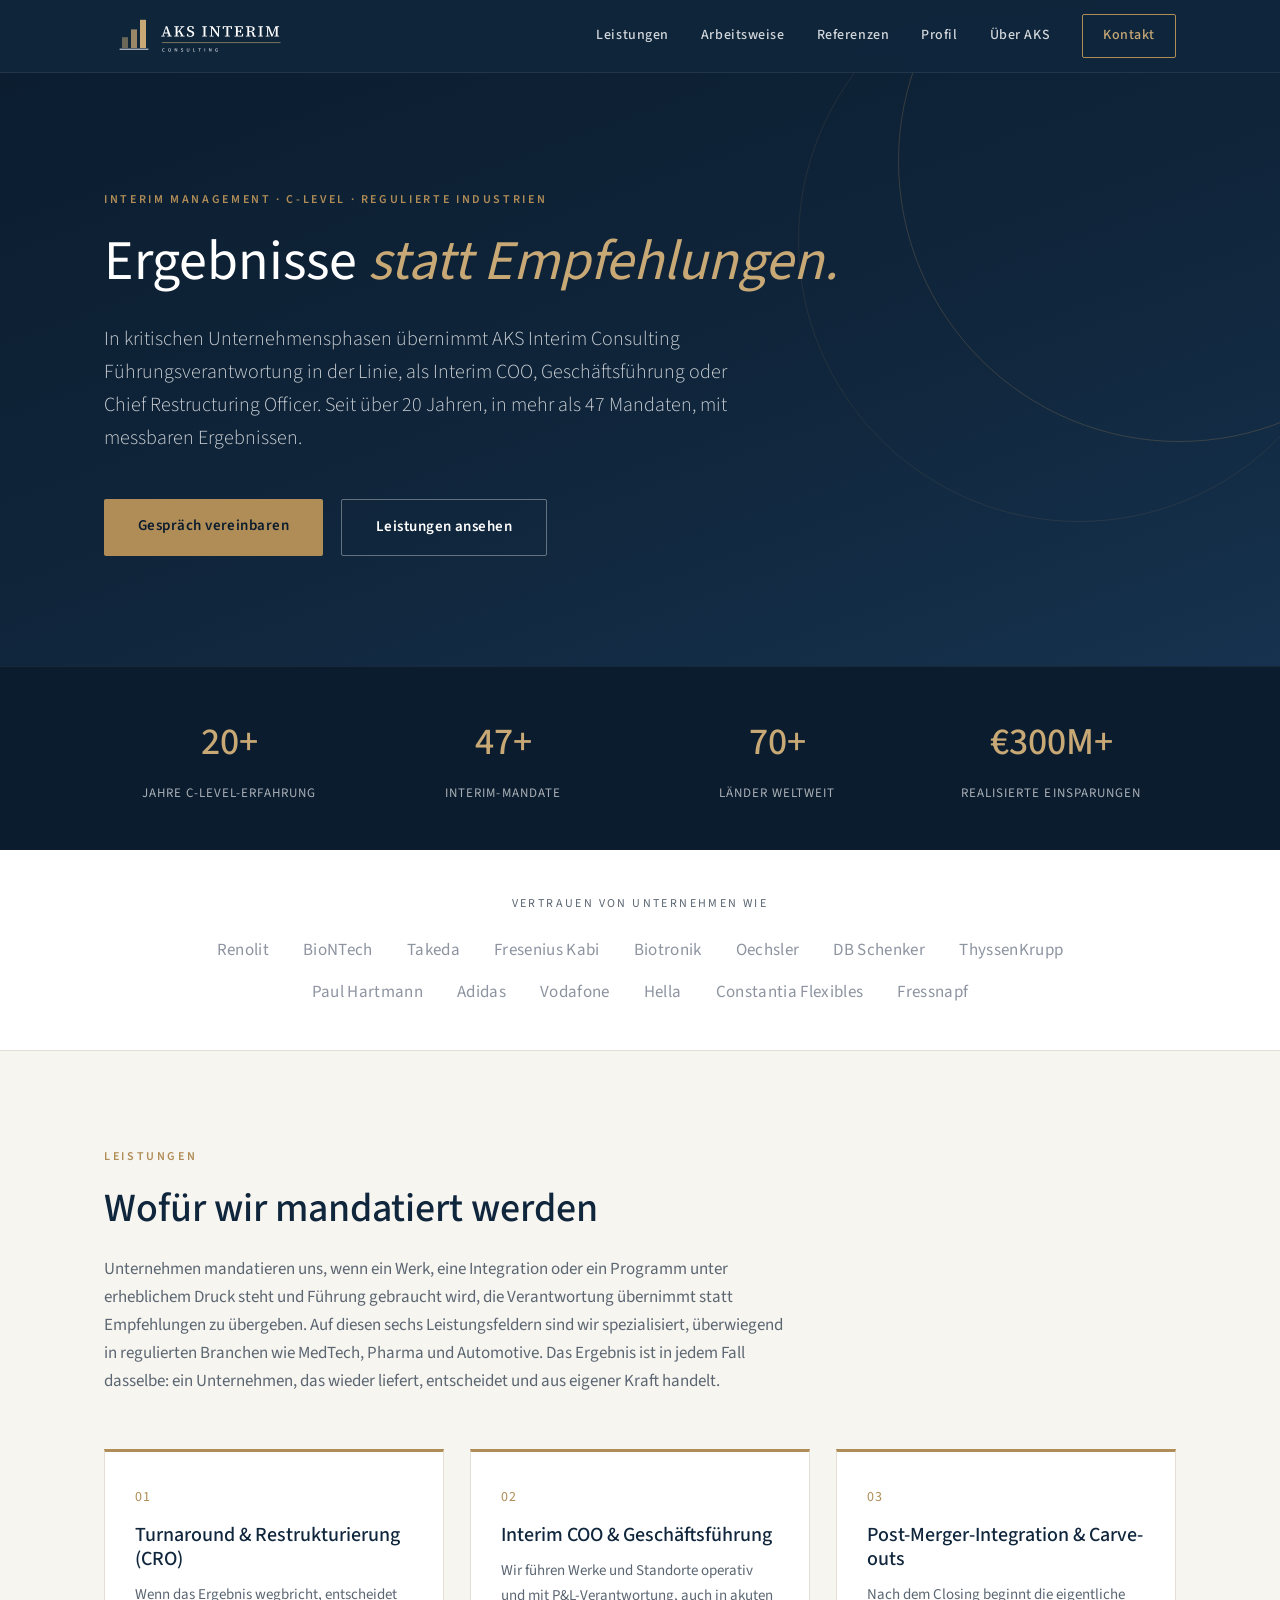
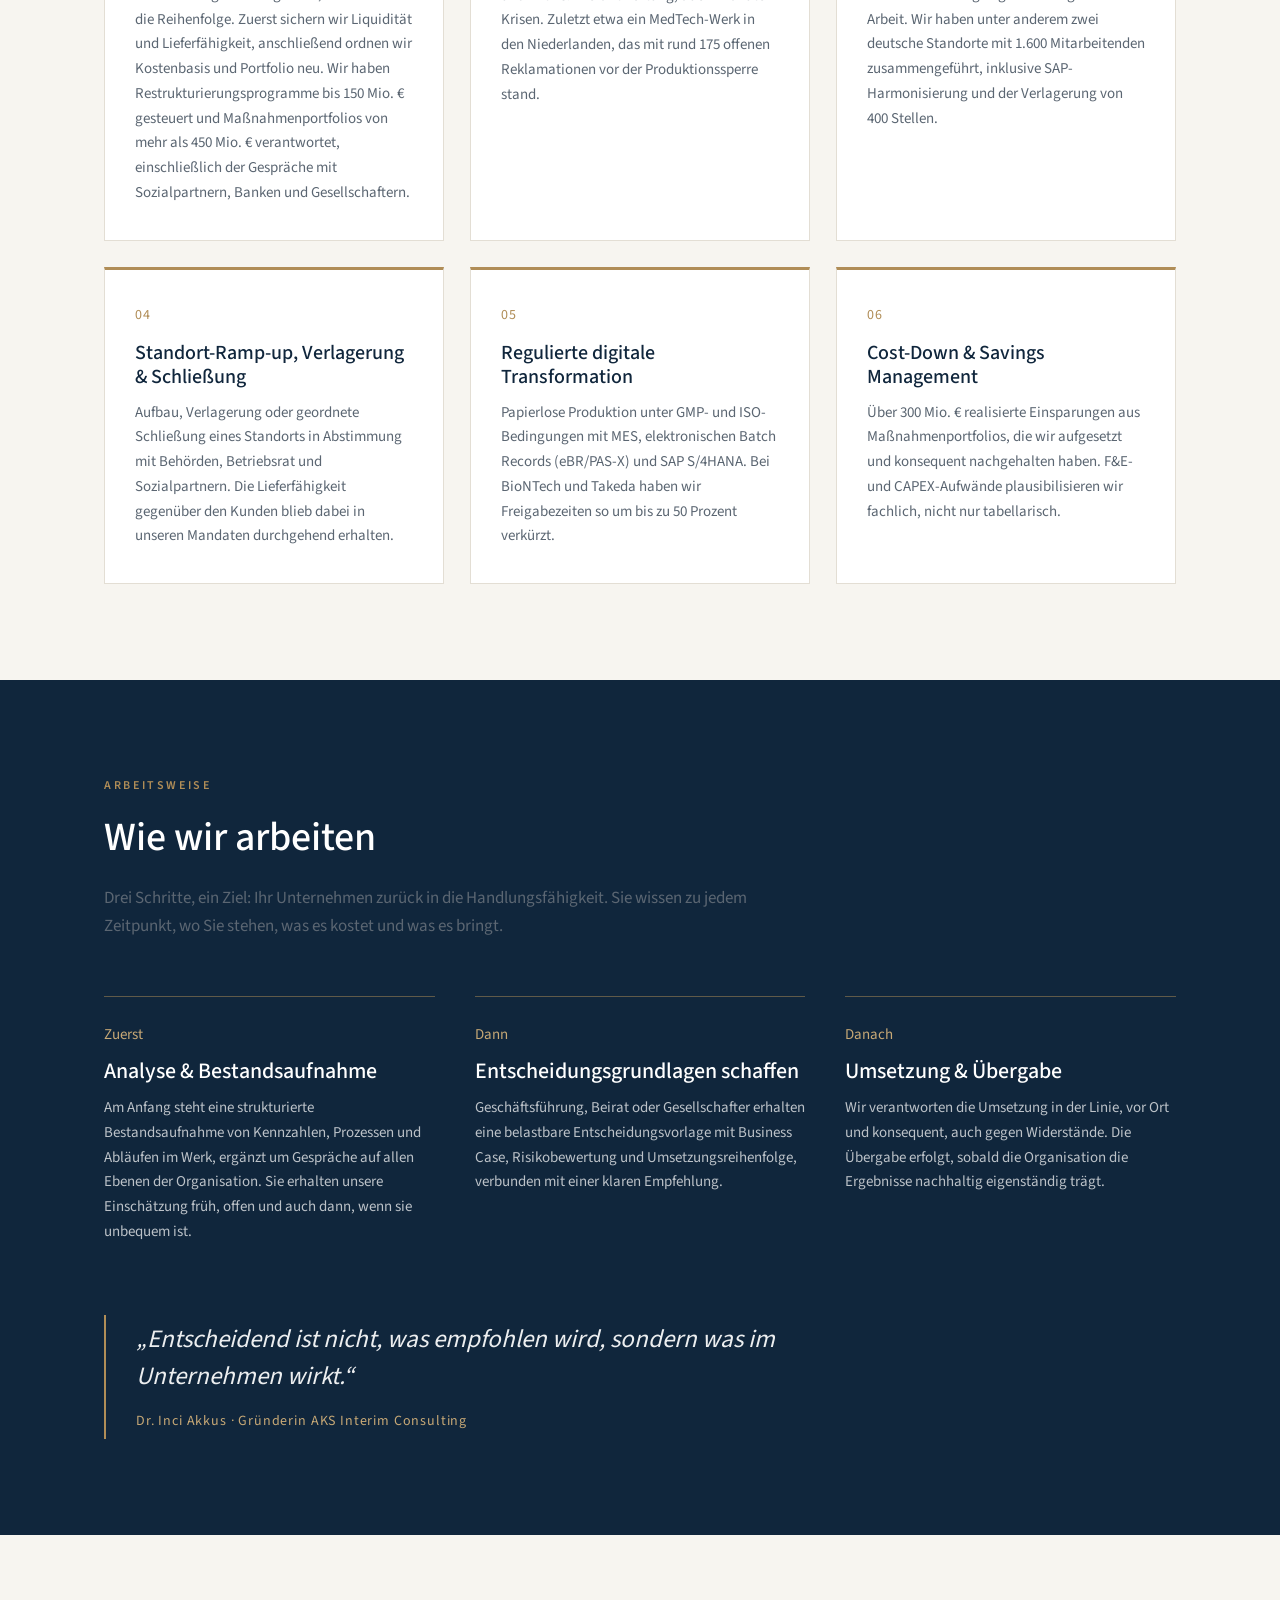
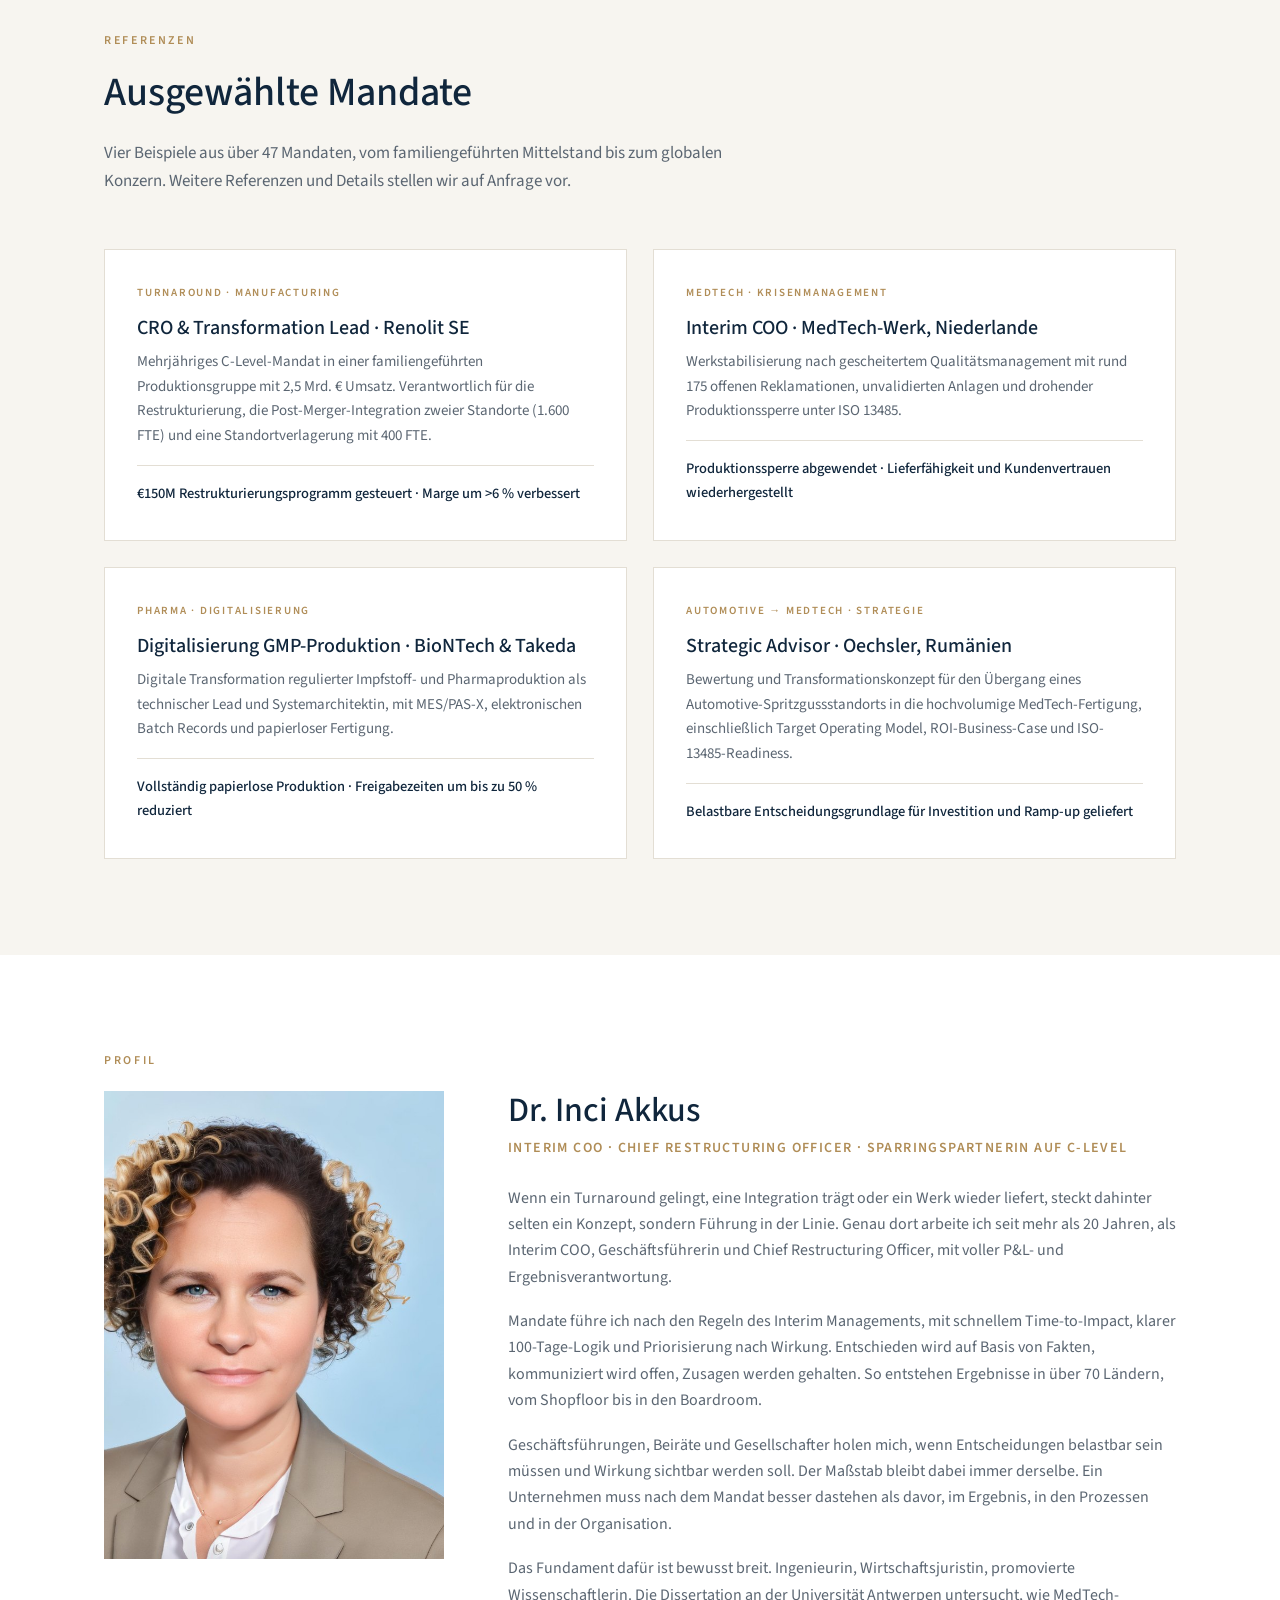
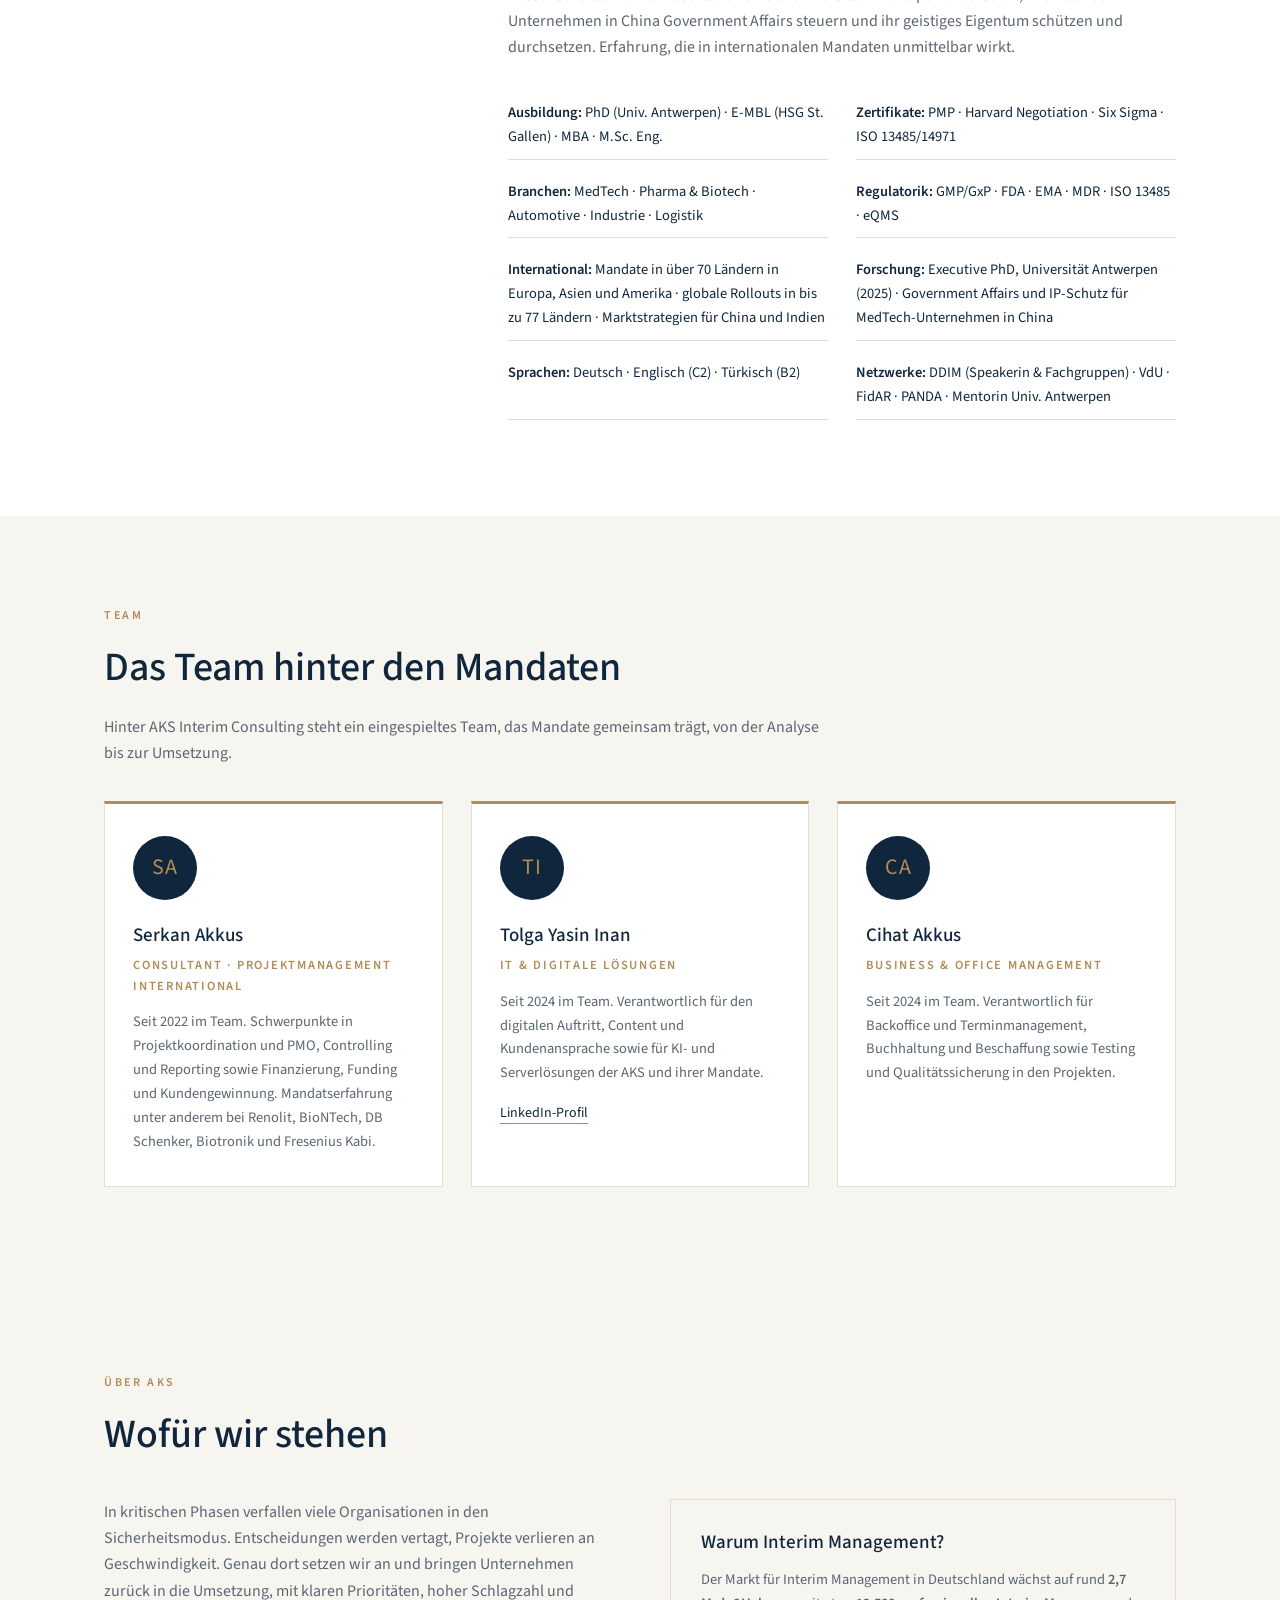
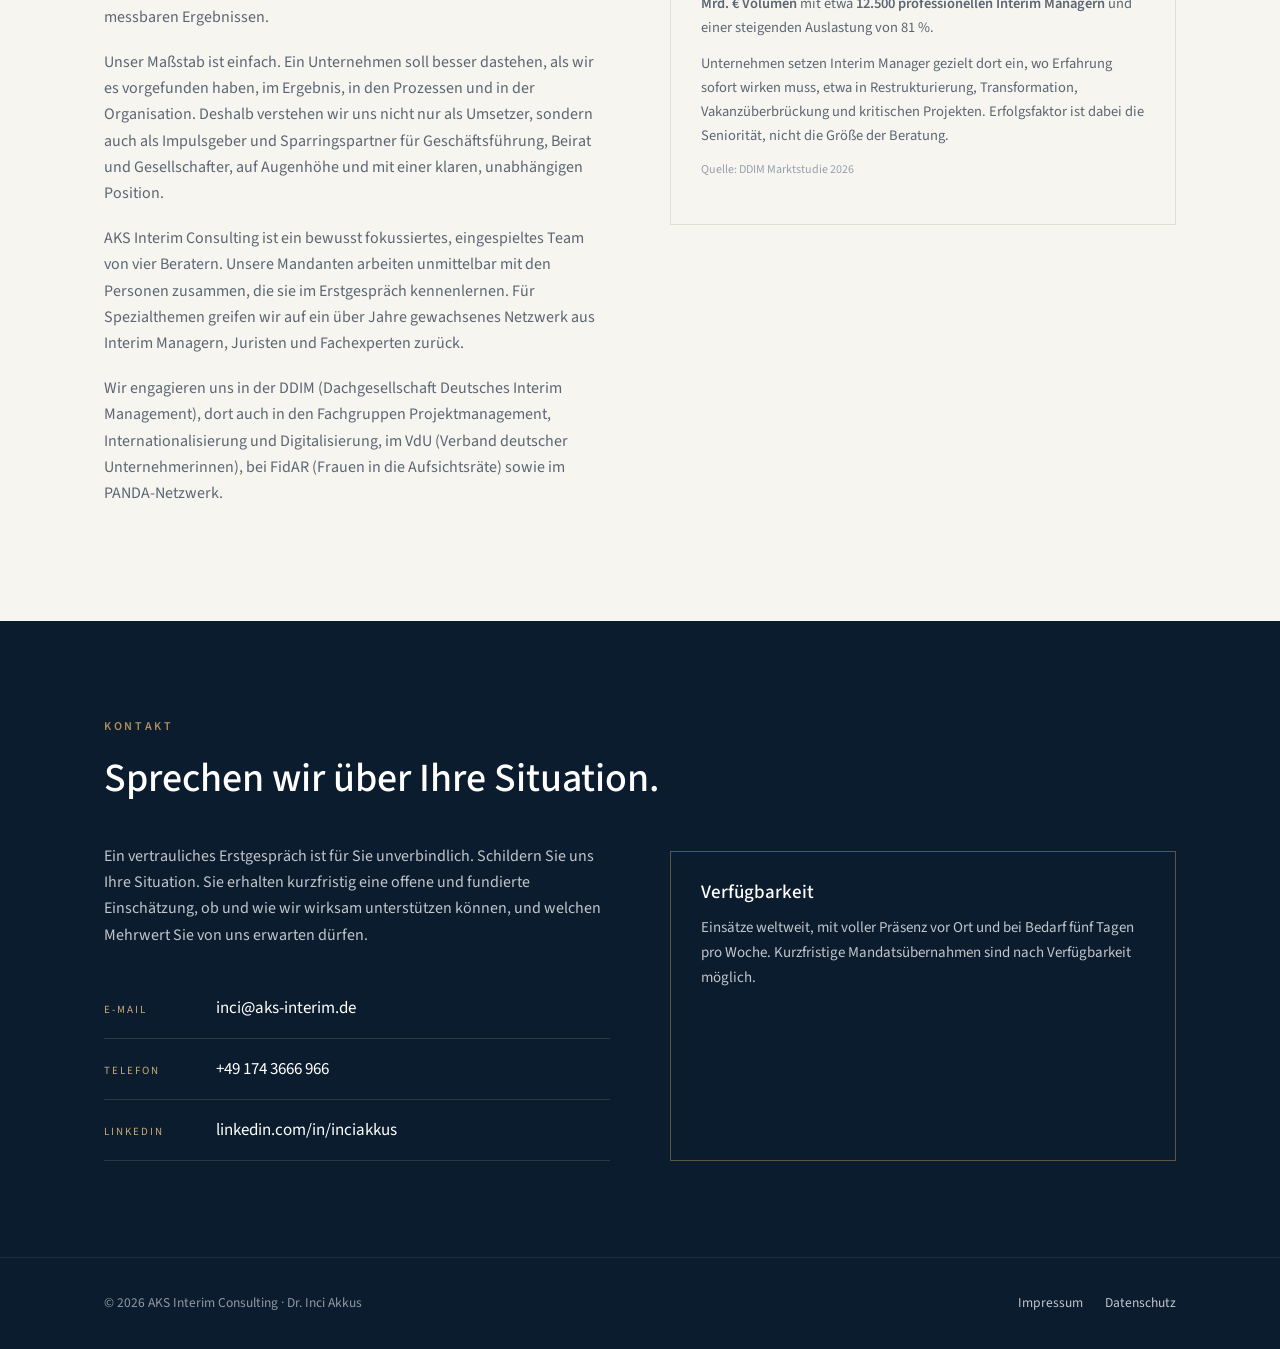
==== commit aa90a4d3: "Profil-Text wirkungsorientiert ueberarbeitet" ====
--- a/index.html
+++ b/index.html
@@ -290,10 +290,10 @@
       <div>
         <h2>Dr. Inci Akkus</h2>
         <div class="role">Interim COO · Chief Restructuring Officer · Sparringspartnerin auf C-Level</div>
-        <p>Seit mehr als 20 Jahren führe ich Unternehmen durch ihre schwierigsten Phasen. Im Turnaround, in der Integration nach Zukäufen, bei Werksverlagerungen und in regulierten Transformationen übernehme ich Verantwortung in der Linie, mit voller Ergebnisverantwortung.</p>
-        <p>Mein Führungsstil ist direkt, verbindlich und nah an der Operation. Ich entscheide auf Basis von Fakten, priorisiere konsequent und halte Zusagen ein. Diese Prinzipien tragen meine Mandate in über 70 Ländern, vom Shopfloor bis in den Boardroom.</p>
-        <p>Geschäftsführungen, Beiräte und Gesellschafter mandatieren mich, wenn belastbare Entscheidungen und sichtbare Wirkung gebraucht werden. Mein Anspruch ist ein Unternehmen, das am Ende besser dasteht, als ich es vorgefunden habe.</p>
-        <p>Abgerundet wird dieses Profil durch meinen Hintergrund als Ingenieurin, Wirtschaftsjuristin und promovierte Wissenschaftlerin. Meine Dissertation an der Universität Antwerpen untersucht, wie MedTech-Unternehmen in China Government Affairs steuern und ihr geistiges Eigentum schützen und durchsetzen.</p>
+        <p>Wenn ein Turnaround gelingt, eine Integration trägt oder ein Werk wieder liefert, steckt dahinter selten ein Konzept, sondern Führung in der Linie. Genau dort arbeite ich seit mehr als 20 Jahren, als Interim COO, Geschäftsführerin und Chief Restructuring Officer, mit voller P&amp;L- und Ergebnisverantwortung.</p>
+        <p>Mandate führe ich nach den Regeln des Interim Managements, mit schnellem Time-to-Impact, klarer 100-Tage-Logik und Priorisierung nach Wirkung. Entschieden wird auf Basis von Fakten, kommuniziert wird offen, Zusagen werden gehalten. So entstehen Ergebnisse in über 70 Ländern, vom Shopfloor bis in den Boardroom.</p>
+        <p>Geschäftsführungen, Beiräte und Gesellschafter holen mich, wenn Entscheidungen belastbar sein müssen und Wirkung sichtbar werden soll. Der Maßstab bleibt dabei immer derselbe. Ein Unternehmen muss nach dem Mandat besser dastehen als davor, im Ergebnis, in den Prozessen und in der Organisation.</p>
+        <p>Das Fundament dafür ist bewusst breit. Ingenieurin, Wirtschaftsjuristin, promovierte Wissenschaftlerin. Die Dissertation an der Universität Antwerpen untersucht, wie MedTech-Unternehmen in China Government Affairs steuern und ihr geistiges Eigentum schützen und durchsetzen. Erfahrung, die in internationalen Mandaten unmittelbar wirkt.</p>
         <div class="facts">
           <div class="fact"><b>Ausbildung:</b> PhD (Univ. Antwerpen) · E-MBL (HSG St. Gallen) · MBA · M.Sc. Eng.</div>
           <div class="fact"><b>Zertifikate:</b> PMP · Harvard Negotiation · Six Sigma · ISO 13485/14971</div>
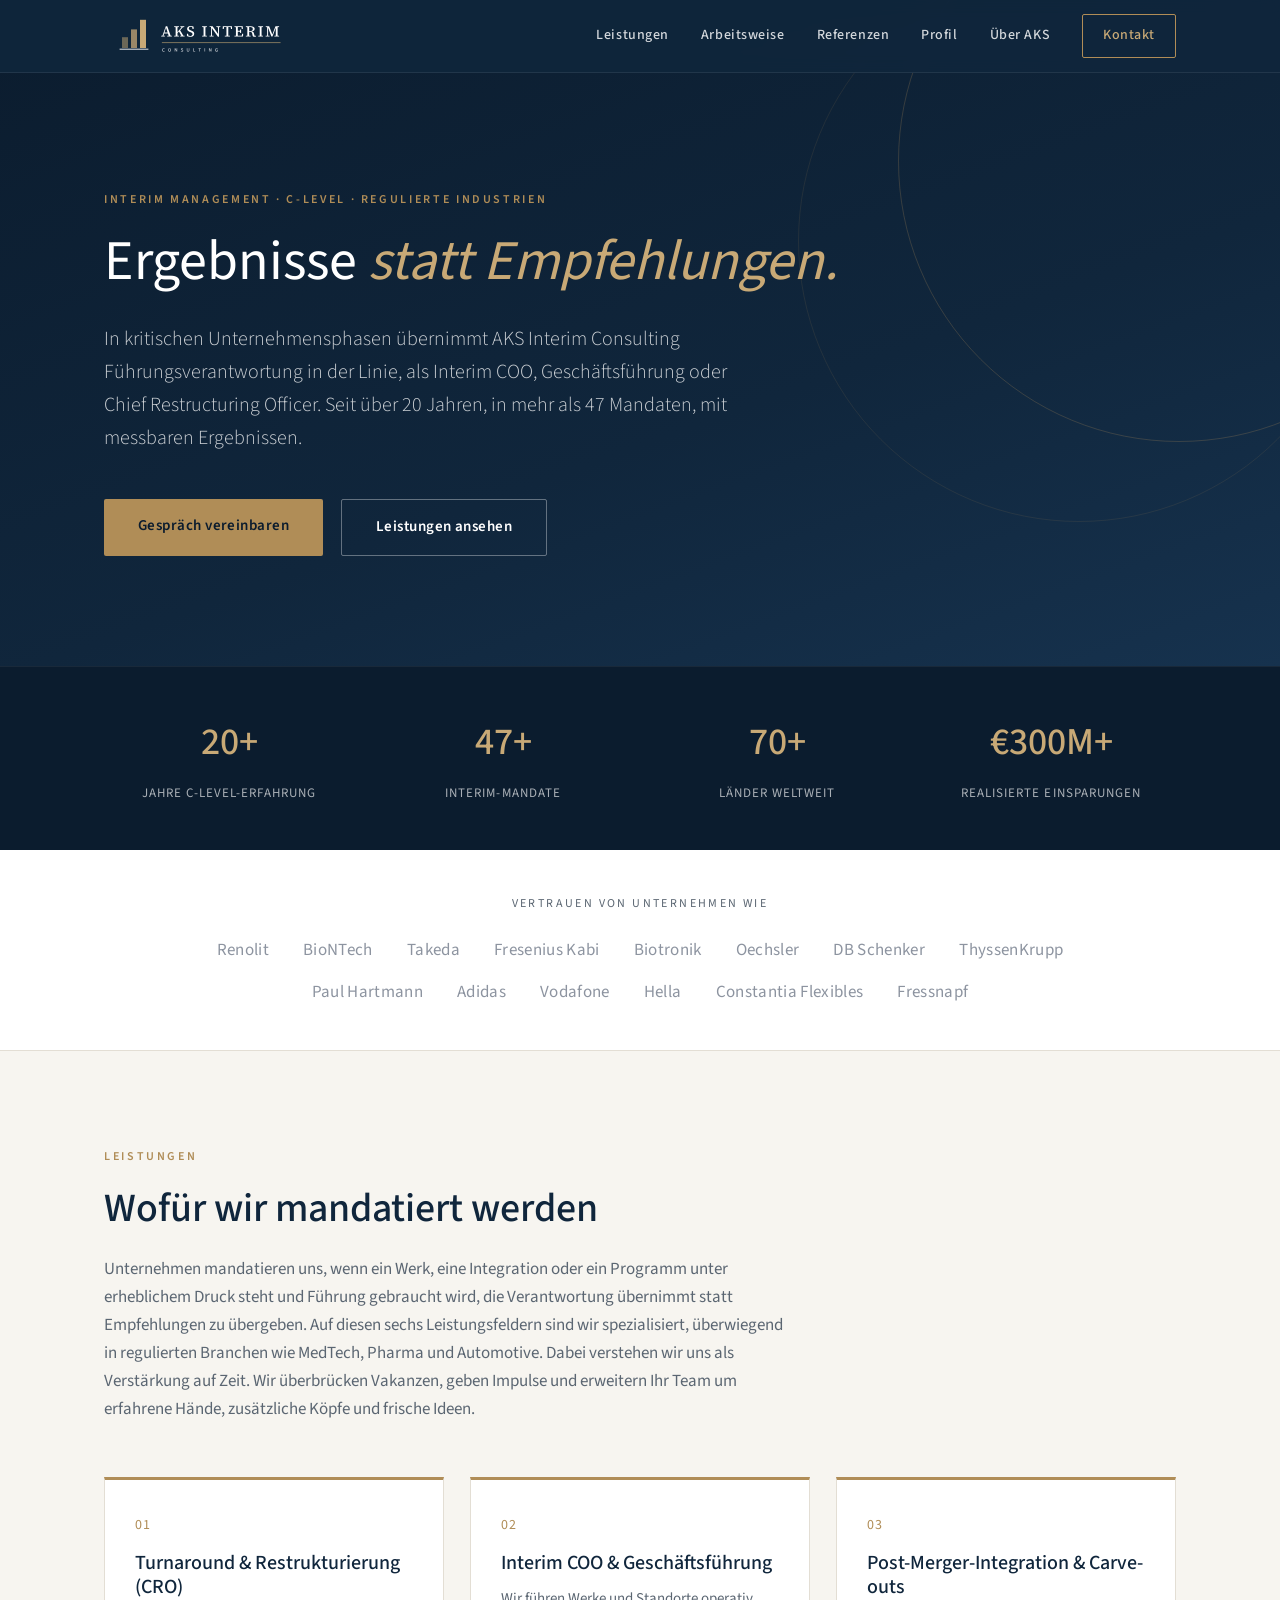
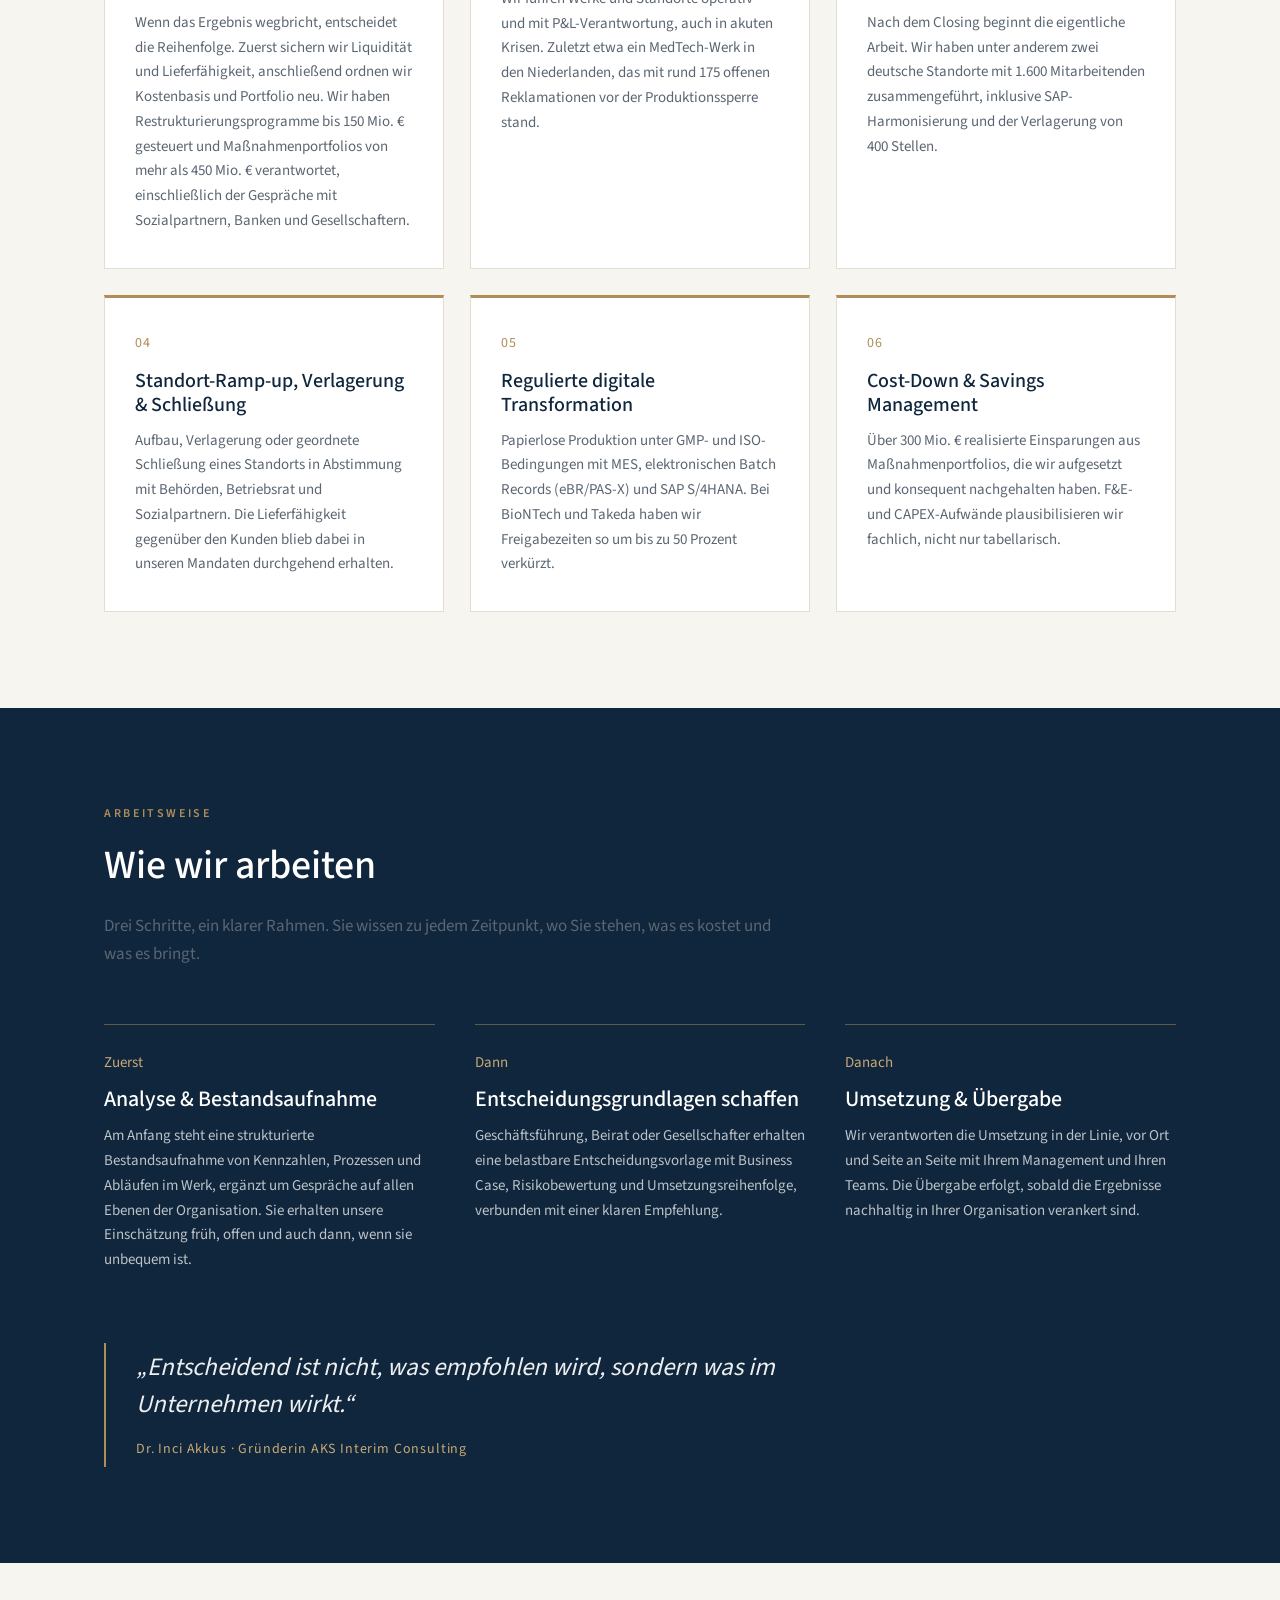
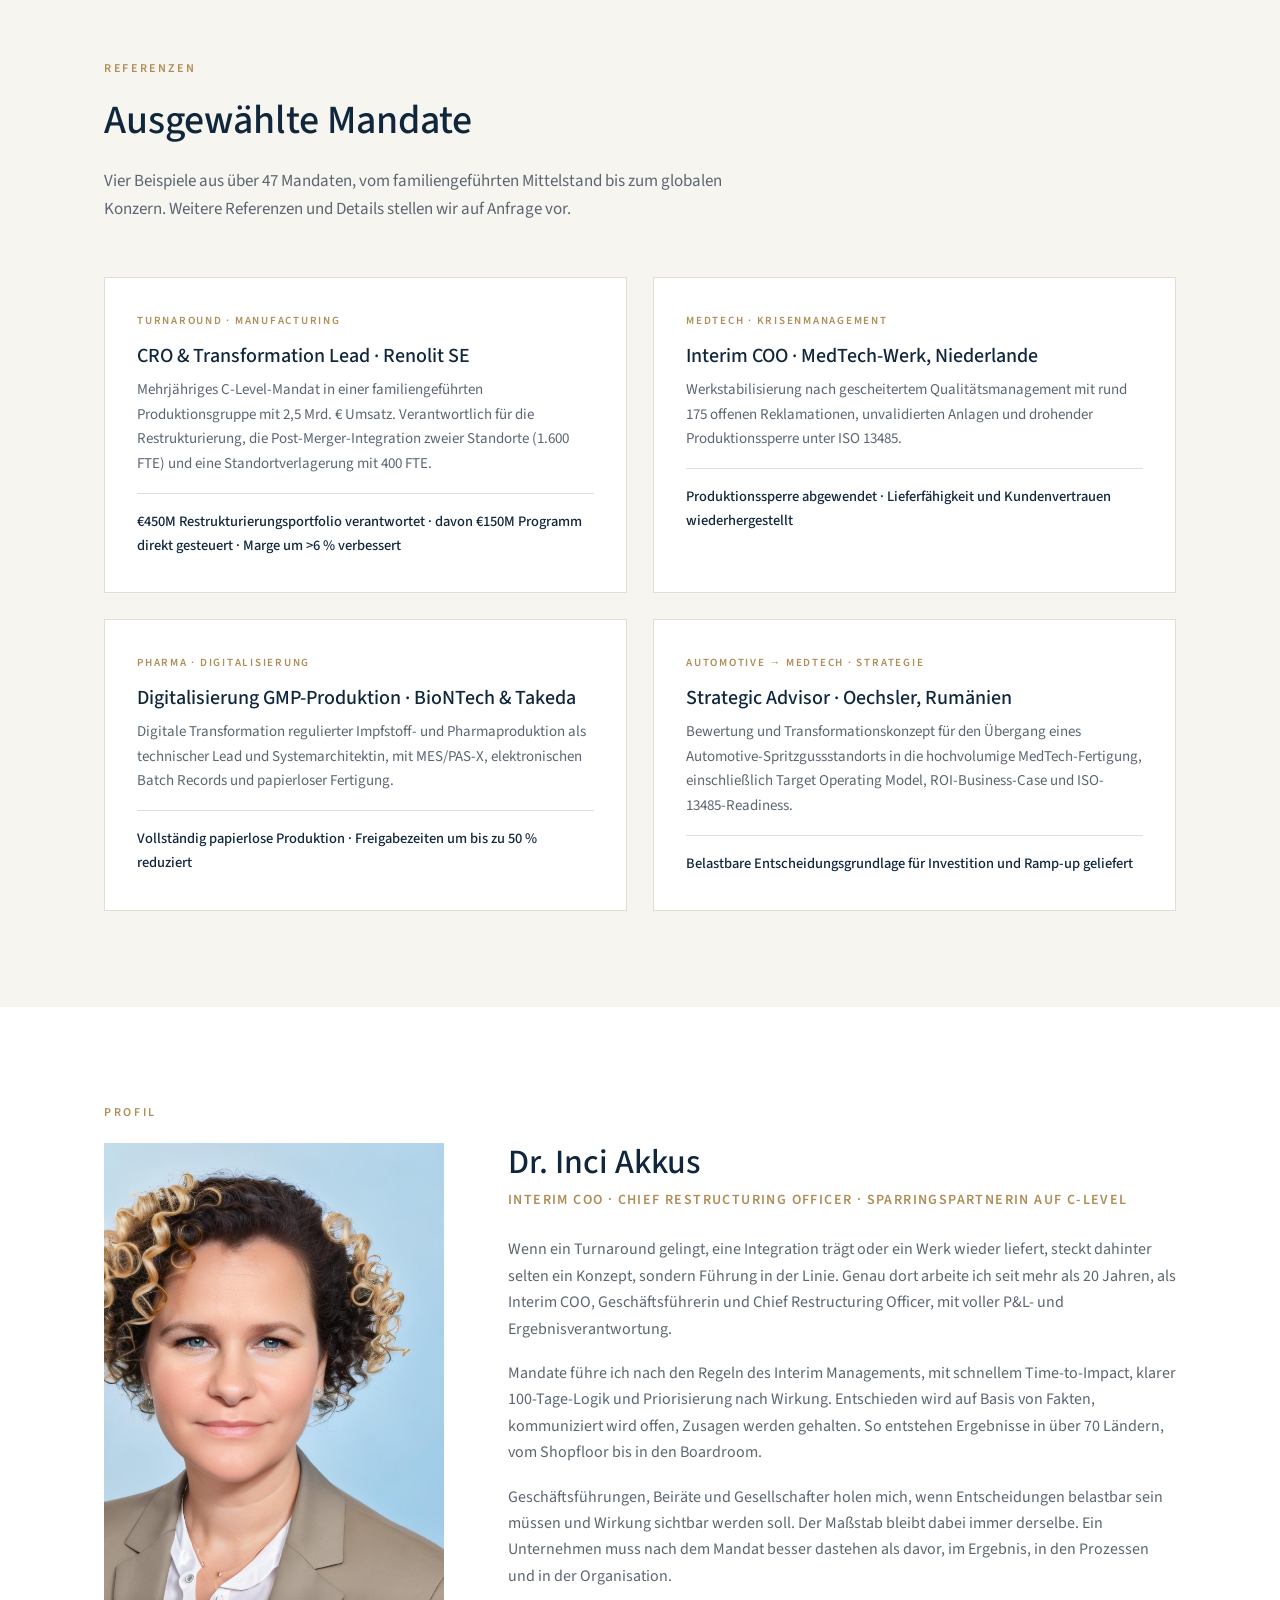
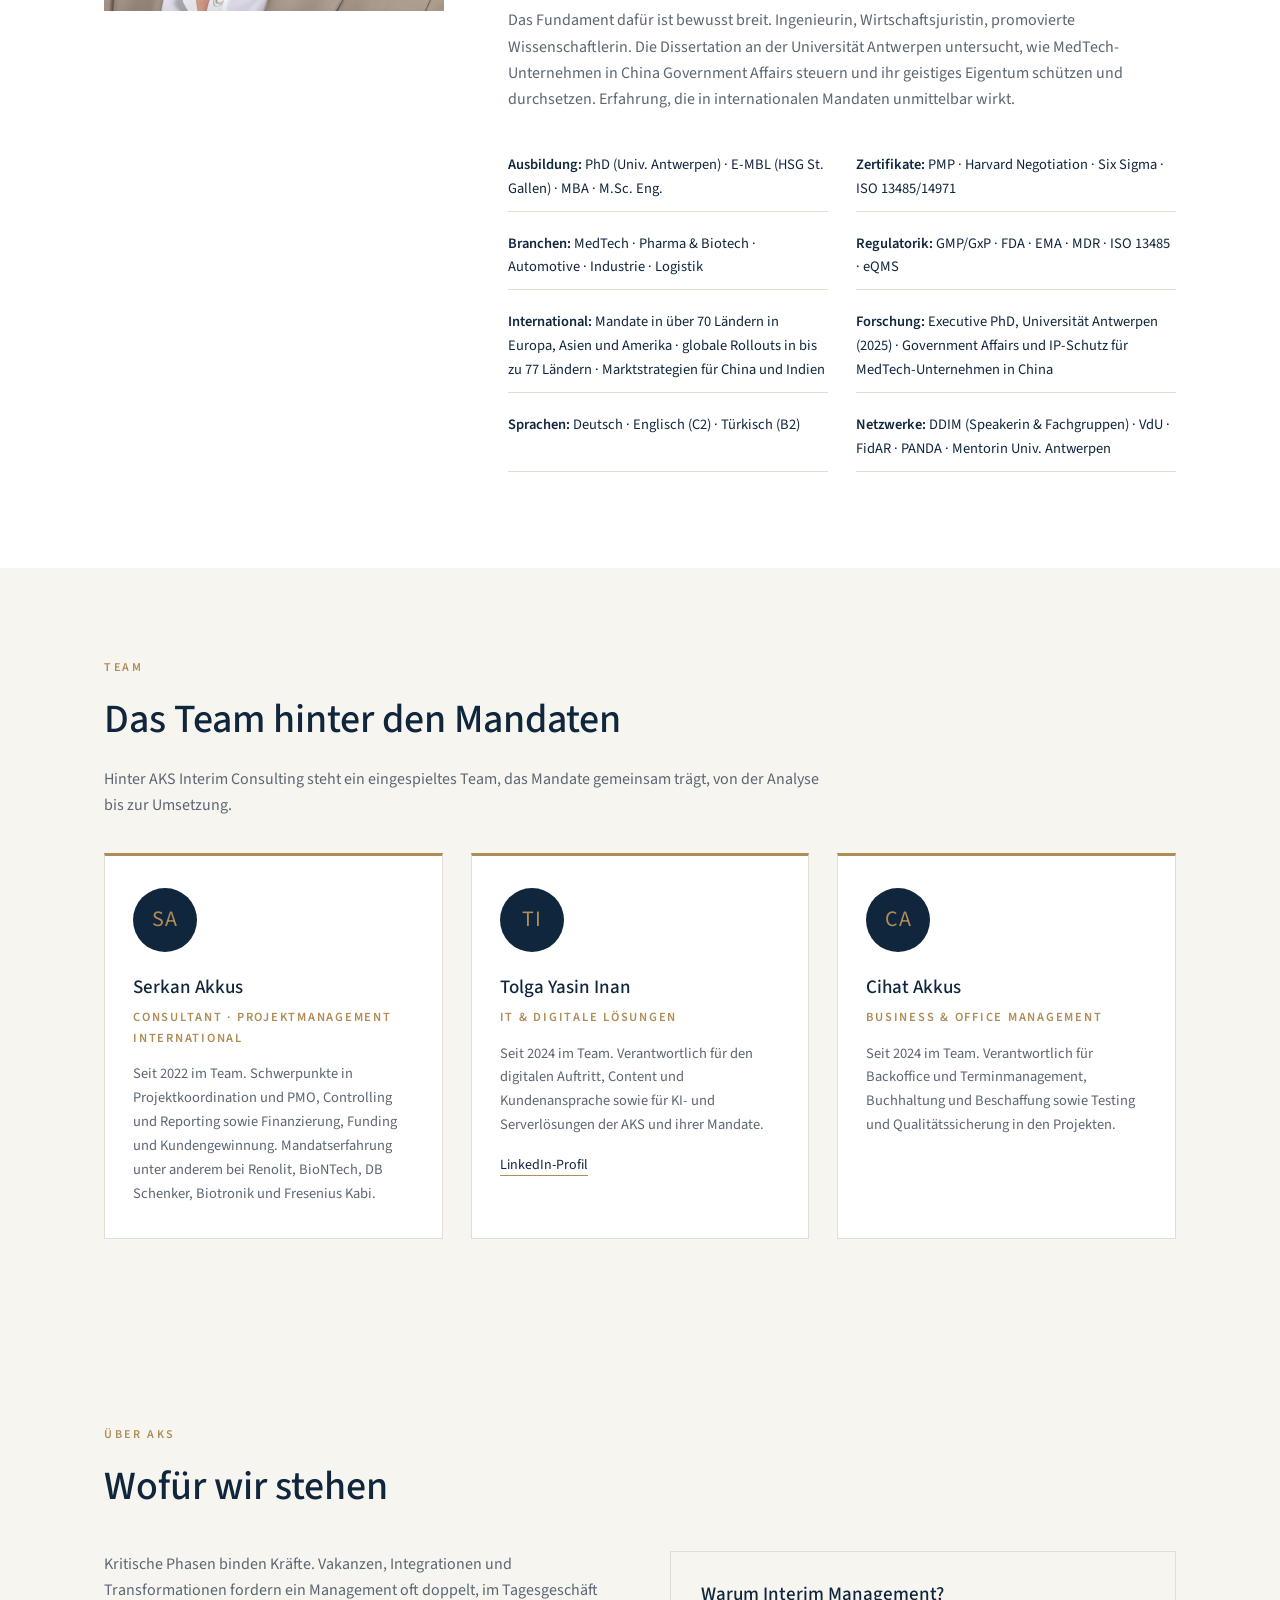
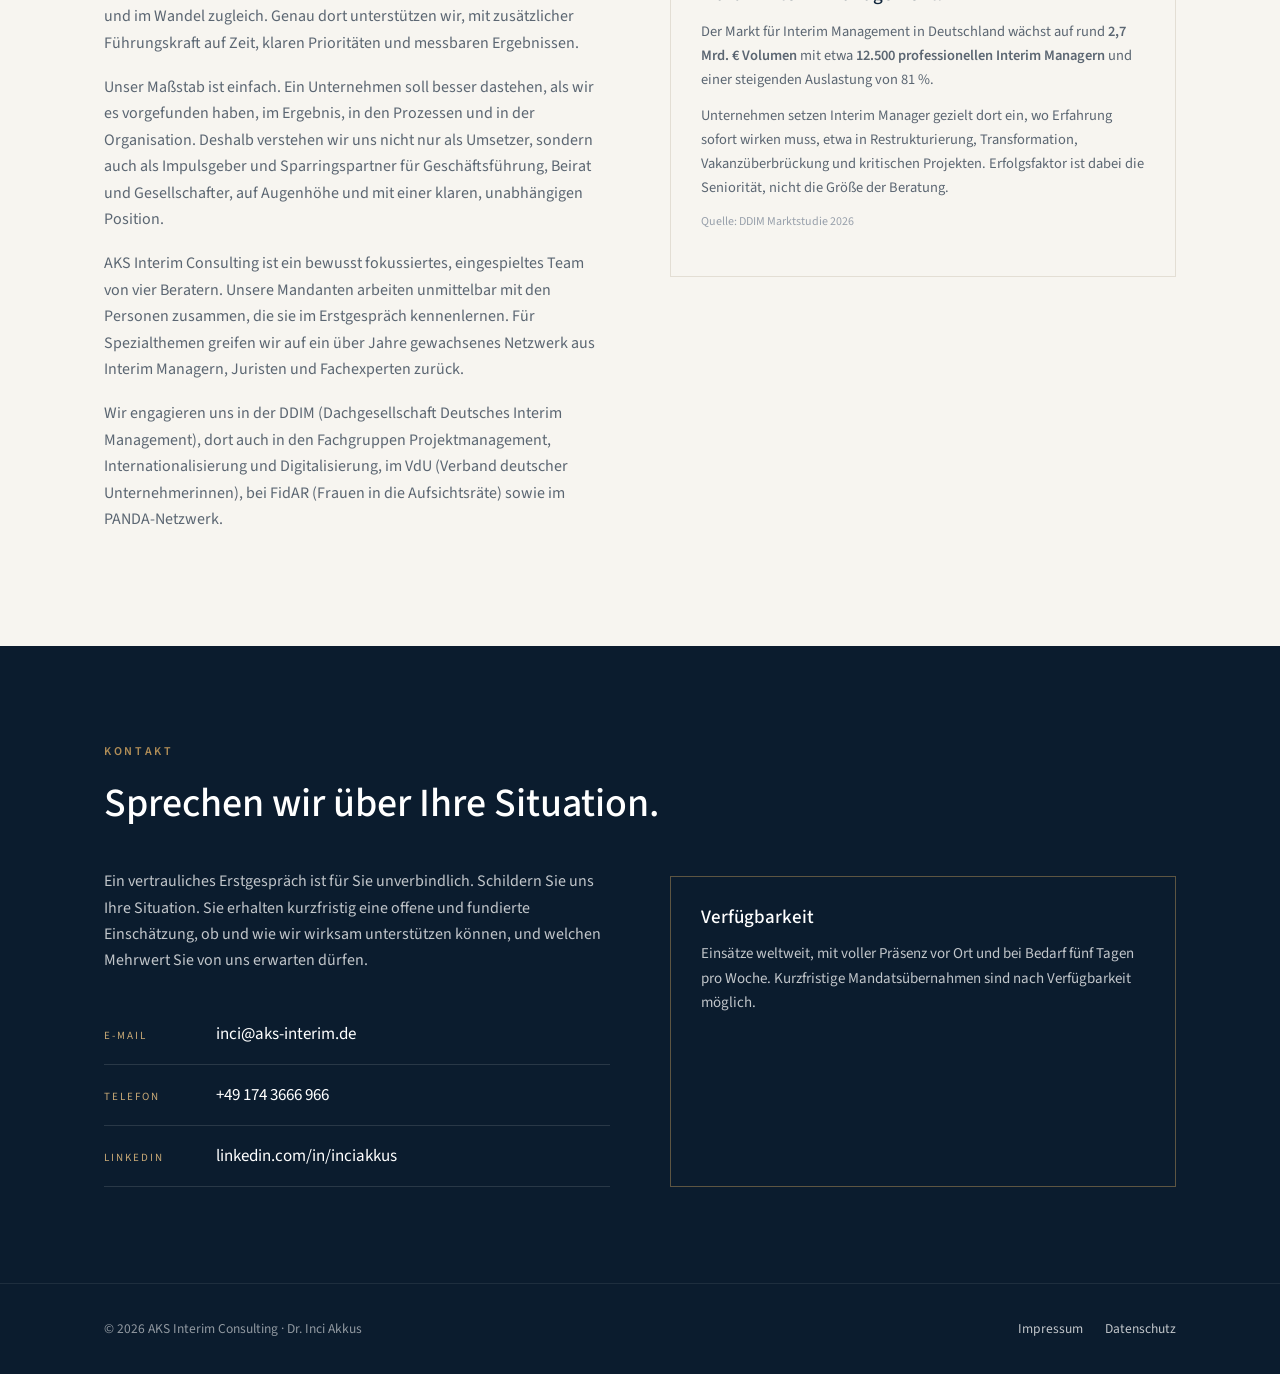
==== commit 69ded678: "Interim-Grundton (Verstaerkung statt Retter), Renolit-Portfolio praezisiert, QA-Durchgang" ====
--- a/index.html
+++ b/index.html
@@ -239,7 +239,7 @@
   <div class="wrap">
     <div class="kicker">Leistungen</div>
     <h2 class="section-title">Wofür wir mandatiert werden</h2>
-    <p class="section-intro">Unternehmen mandatieren uns, wenn ein Werk, eine Integration oder ein Programm unter erheblichem Druck steht und Führung gebraucht wird, die Verantwortung übernimmt statt Empfehlungen zu übergeben. Auf diesen sechs Leistungsfeldern sind wir spezialisiert, überwiegend in regulierten Branchen wie MedTech, Pharma und Automotive. Das Ergebnis ist in jedem Fall dasselbe: ein Unternehmen, das wieder liefert, entscheidet und aus eigener Kraft handelt.</p>
+    <p class="section-intro">Unternehmen mandatieren uns, wenn ein Werk, eine Integration oder ein Programm unter erheblichem Druck steht und Führung gebraucht wird, die Verantwortung übernimmt statt Empfehlungen zu übergeben. Auf diesen sechs Leistungsfeldern sind wir spezialisiert, überwiegend in regulierten Branchen wie MedTech, Pharma und Automotive. Dabei verstehen wir uns als Verstärkung auf Zeit. Wir überbrücken Vakanzen, geben Impulse und erweitern Ihr Team um erfahrene Hände, zusätzliche Köpfe und frische Ideen.</p>
     <div class="services-grid">
       <div class="card"><span class="num">01</span><h3>Turnaround &amp; Restrukturierung (CRO)</h3><p>Wenn das Ergebnis wegbricht, entscheidet die Reihenfolge. Zuerst sichern wir Liquidität und Lieferfähigkeit, anschließend ordnen wir Kostenbasis und Portfolio neu. Wir haben Restrukturierungsprogramme bis 150 Mio. € gesteuert und Maßnahmenportfolios von mehr als 450 Mio. € verantwortet, einschließlich der Gespräche mit Sozialpartnern, Banken und Gesellschaftern.</p></div>
       <div class="card"><span class="num">02</span><h3>Interim COO &amp; Geschäftsführung</h3><p>Wir führen Werke und Standorte operativ und mit P&amp;L-Verantwortung, auch in akuten Krisen. Zuletzt etwa ein MedTech-Werk in den Niederlanden, das mit rund 175 offenen Reklamationen vor der Produktionssperre stand.</p></div>
@@ -255,11 +255,11 @@
   <div class="wrap">
     <div class="kicker">Arbeitsweise</div>
     <h2 class="section-title">Wie wir arbeiten</h2>
-    <p class="section-intro">Drei Schritte, ein Ziel: Ihr Unternehmen zurück in die Handlungsfähigkeit. Sie wissen zu jedem Zeitpunkt, wo Sie stehen, was es kostet und was es bringt.</p>
+    <p class="section-intro">Drei Schritte, ein klarer Rahmen. Sie wissen zu jedem Zeitpunkt, wo Sie stehen, was es kostet und was es bringt.</p>
     <div class="approach-grid">
       <div class="step"><span class="num">Zuerst</span><h3>Analyse &amp; Bestandsaufnahme</h3><p>Am Anfang steht eine strukturierte Bestandsaufnahme von Kennzahlen, Prozessen und Abläufen im Werk, ergänzt um Gespräche auf allen Ebenen der Organisation. Sie erhalten unsere Einschätzung früh, offen und auch dann, wenn sie unbequem ist.</p></div>
       <div class="step"><span class="num">Dann</span><h3>Entscheidungsgrundlagen schaffen</h3><p>Geschäftsführung, Beirat oder Gesellschafter erhalten eine belastbare Entscheidungsvorlage mit Business Case, Risikobewertung und Umsetzungsreihenfolge, verbunden mit einer klaren Empfehlung.</p></div>
-      <div class="step"><span class="num">Danach</span><h3>Umsetzung &amp; Übergabe</h3><p>Wir verantworten die Umsetzung in der Linie, vor Ort und konsequent, auch gegen Widerstände. Die Übergabe erfolgt, sobald die Organisation die Ergebnisse nachhaltig eigenständig trägt.</p></div>
+      <div class="step"><span class="num">Danach</span><h3>Umsetzung &amp; Übergabe</h3><p>Wir verantworten die Umsetzung in der Linie, vor Ort und Seite an Seite mit Ihrem Management und Ihren Teams. Die Übergabe erfolgt, sobald die Ergebnisse nachhaltig in Ihrer Organisation verankert sind.</p></div>
     </div>
     <div class="quote">
       <p>„Entscheidend ist nicht, was empfohlen wird, sondern was im Unternehmen wirkt.“</p>
@@ -274,7 +274,7 @@
     <h2 class="section-title">Ausgewählte Mandate</h2>
     <p class="section-intro">Vier Beispiele aus über 47 Mandaten, vom familiengeführten Mittelstand bis zum globalen Konzern. Weitere Referenzen und Details stellen wir auf Anfrage vor.</p>
     <div class="cases">
-      <div class="case"><span class="tag">Turnaround · Manufacturing</span><h3>CRO &amp; Transformation Lead · Renolit SE</h3><p>Mehrjähriges C-Level-Mandat in einer familiengeführten Produktionsgruppe mit 2,5 Mrd. € Umsatz. Verantwortlich für die Restrukturierung, die Post-Merger-Integration zweier Standorte (1.600 FTE) und eine Standortverlagerung mit 400 FTE.</p><div class="result">€150M Restrukturierungsprogramm gesteuert · Marge um &gt;6&nbsp;% verbessert</div></div>
+      <div class="case"><span class="tag">Turnaround · Manufacturing</span><h3>CRO &amp; Transformation Lead · Renolit SE</h3><p>Mehrjähriges C-Level-Mandat in einer familiengeführten Produktionsgruppe mit 2,5 Mrd. € Umsatz. Verantwortlich für die Restrukturierung, die Post-Merger-Integration zweier Standorte (1.600 FTE) und eine Standortverlagerung mit 400 FTE.</p><div class="result">€450M Restrukturierungsportfolio verantwortet · davon €150M Programm direkt gesteuert · Marge um &gt;6&nbsp;% verbessert</div></div>
       <div class="case"><span class="tag">MedTech · Krisenmanagement</span><h3>Interim COO · MedTech-Werk, Niederlande</h3><p>Werkstabilisierung nach gescheitertem Qualitätsmanagement mit rund 175 offenen Reklamationen, unvalidierten Anlagen und drohender Produktionssperre unter ISO 13485.</p><div class="result">Produktionssperre abgewendet · Lieferfähigkeit und Kundenvertrauen wiederhergestellt</div></div>
       <div class="case"><span class="tag">Pharma · Digitalisierung</span><h3>Digitalisierung GMP-Produktion · BioNTech &amp; Takeda</h3><p>Digitale Transformation regulierter Impfstoff- und Pharmaproduktion als technischer Lead und Systemarchitektin, mit MES/PAS-X, elektronischen Batch Records und papierloser Fertigung.</p><div class="result">Vollständig papierlose Produktion · Freigabezeiten um bis zu 50&nbsp;% reduziert</div></div>
       <div class="case"><span class="tag">Automotive → MedTech · Strategie</span><h3>Strategic Advisor · Oechsler, Rumänien</h3><p>Bewertung und Transformationskonzept für den Übergang eines Automotive-Spritzgussstandorts in die hochvolumige MedTech-Fertigung, einschließlich Target Operating Model, ROI-Business-Case und ISO-13485-Readiness.</p><div class="result">Belastbare Entscheidungsgrundlage für Investition und Ramp-up geliefert</div></div>
@@ -342,7 +342,7 @@
     <h2 class="section-title">Wofür wir stehen</h2>
     <div class="about-grid">
       <div>
-        <p>In kritischen Phasen verfallen viele Organisationen in den Sicherheitsmodus. Entscheidungen werden vertagt, Projekte verlieren an Geschwindigkeit. Genau dort setzen wir an und bringen Unternehmen zurück in die Umsetzung, mit klaren Prioritäten, hoher Schlagzahl und messbaren Ergebnissen.</p>
+        <p>Kritische Phasen binden Kräfte. Vakanzen, Integrationen und Transformationen fordern ein Management oft doppelt, im Tagesgeschäft und im Wandel zugleich. Genau dort unterstützen wir, mit zusätzlicher Führungskraft auf Zeit, klaren Prioritäten und messbaren Ergebnissen.</p>
         <p>Unser Maßstab ist einfach. Ein Unternehmen soll besser dastehen, als wir es vorgefunden haben, im Ergebnis, in den Prozessen und in der Organisation. Deshalb verstehen wir uns nicht nur als Umsetzer, sondern auch als Impulsgeber und Sparringspartner für Geschäftsführung, Beirat und Gesellschafter, auf Augenhöhe und mit einer klaren, unabhängigen Position.</p>
         <p>AKS Interim Consulting ist ein bewusst fokussiertes, eingespieltes Team von vier Beratern. Unsere Mandanten arbeiten unmittelbar mit den Personen zusammen, die sie im Erstgespräch kennenlernen. Für Spezialthemen greifen wir auf ein über Jahre gewachsenes Netzwerk aus Interim Managern, Juristen und Fachexperten zurück.</p>
         <p>Wir engagieren uns in der DDIM (Dachgesellschaft Deutsches Interim Management), dort auch in den Fachgruppen Projektmanagement, Internationalisierung und Digitalisierung, im VdU (Verband deutscher Unternehmerinnen), bei FidAR (Frauen in die Aufsichtsräte) sowie im PANDA-Netzwerk.</p>
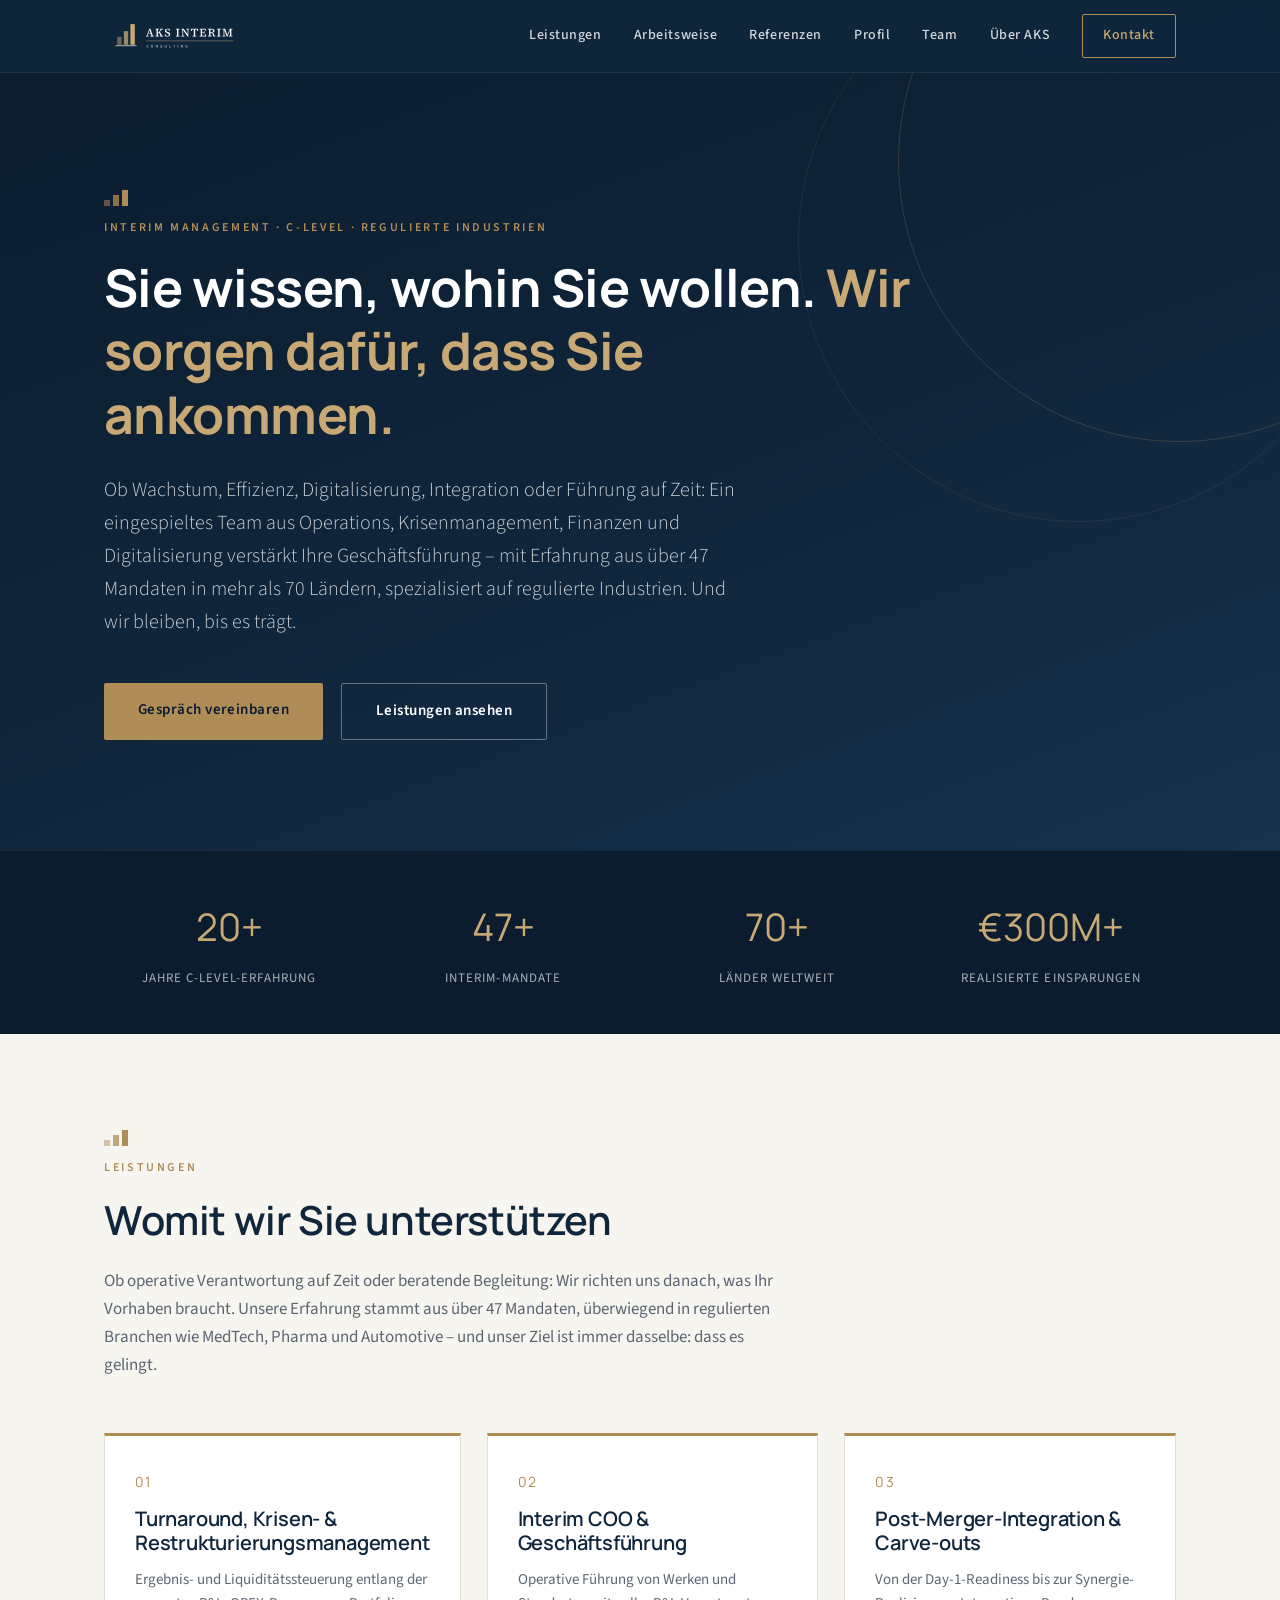
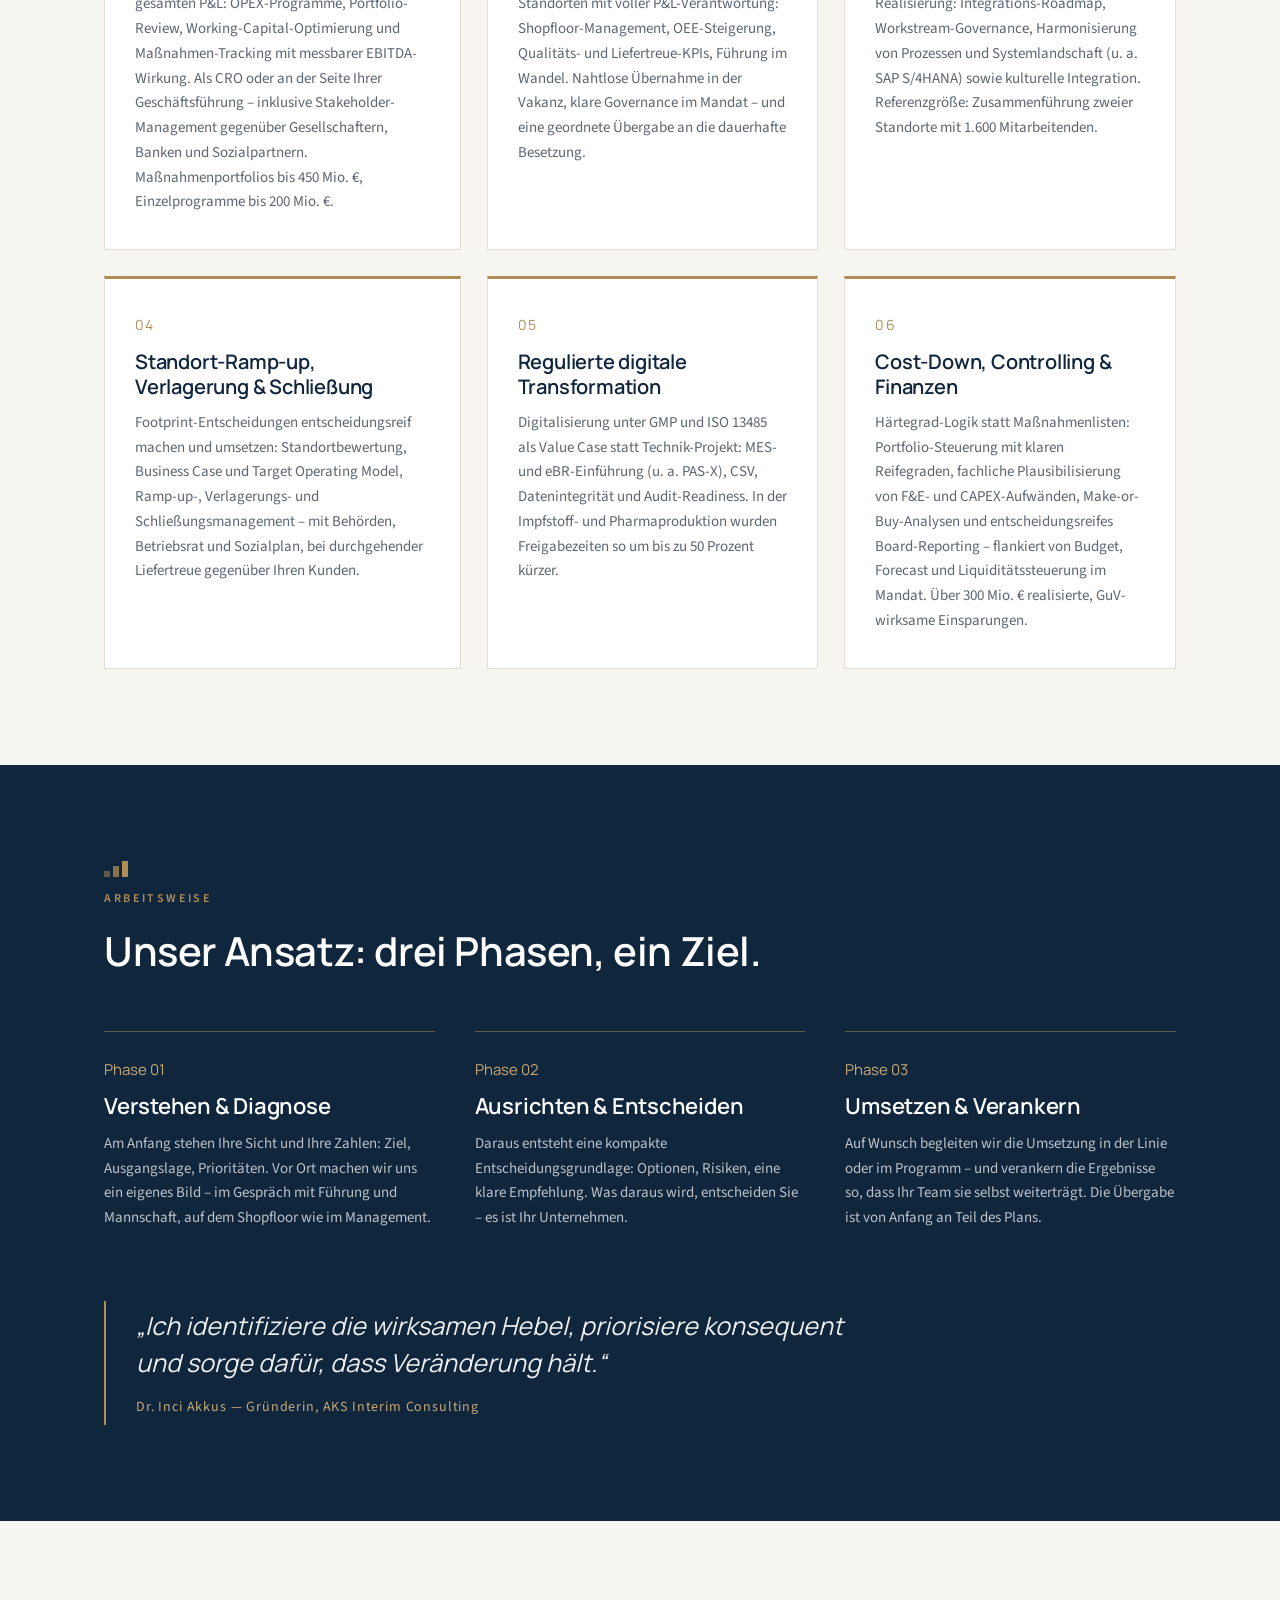
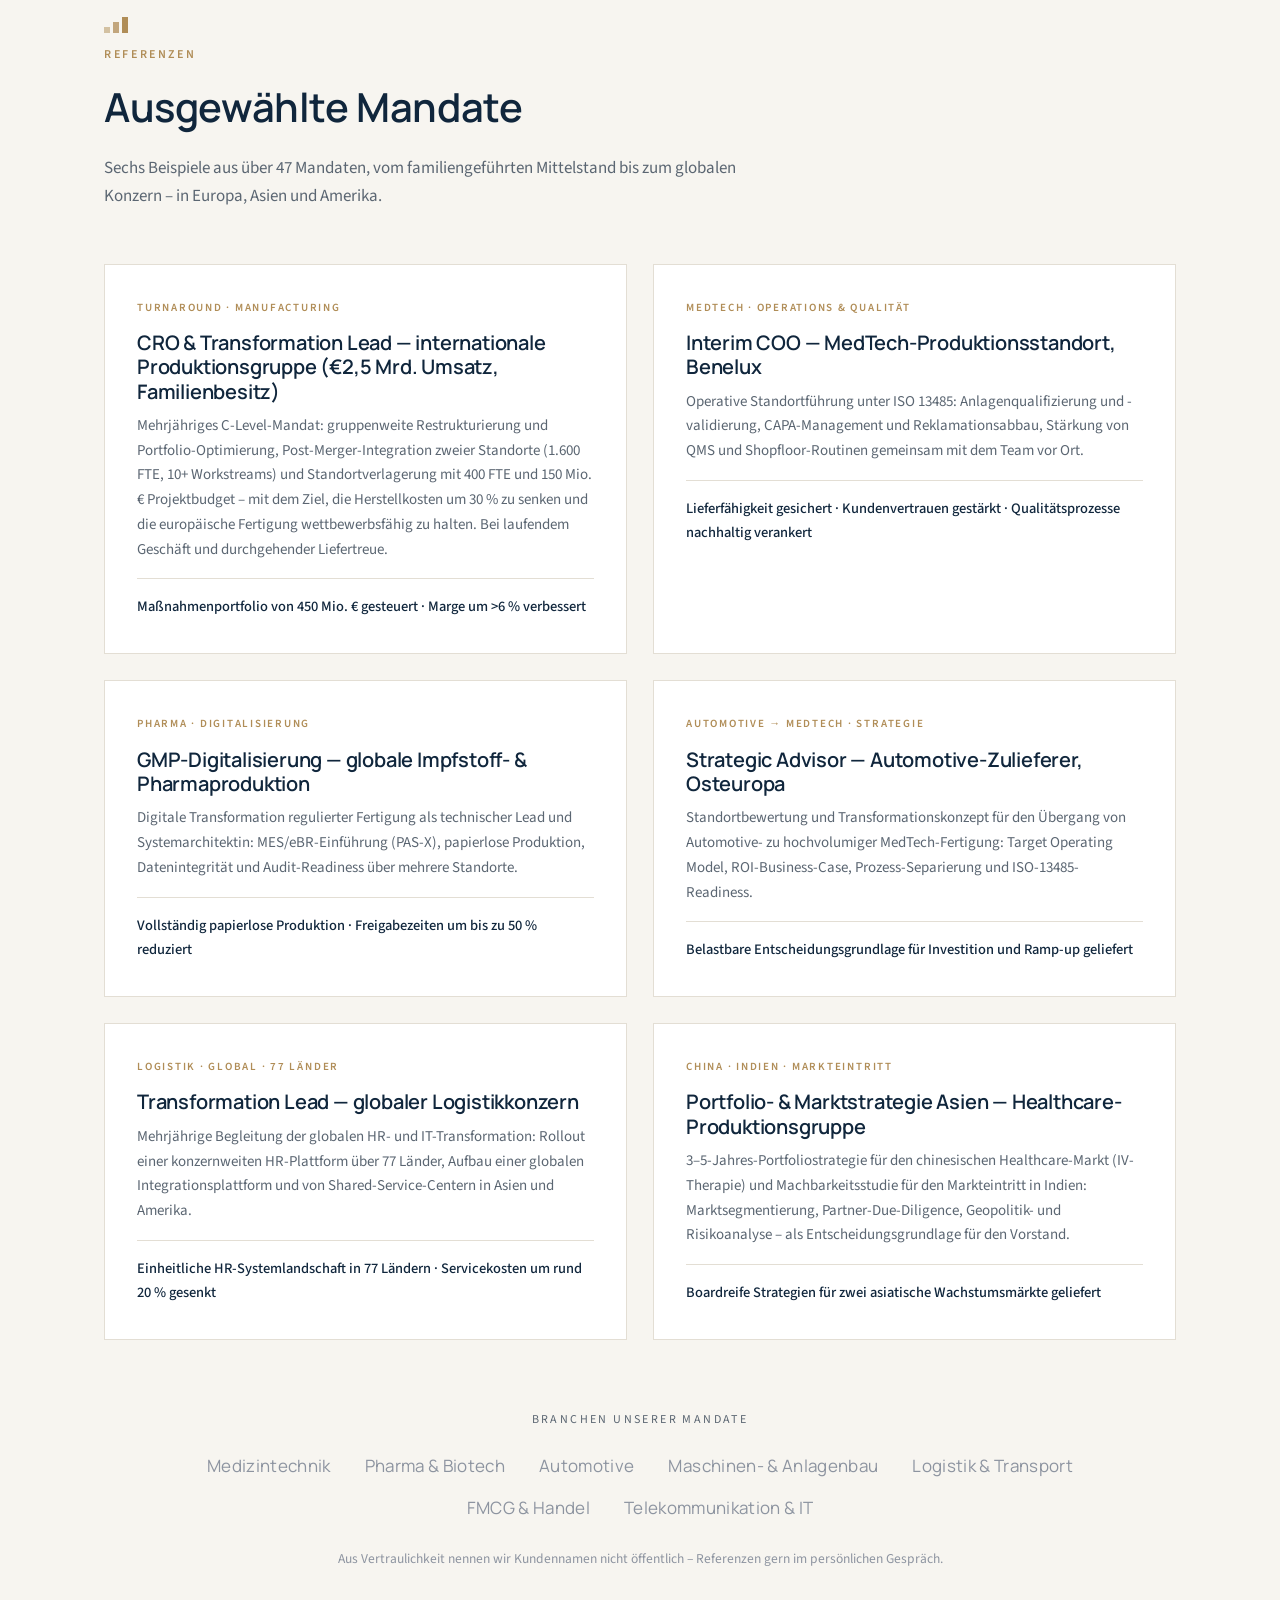
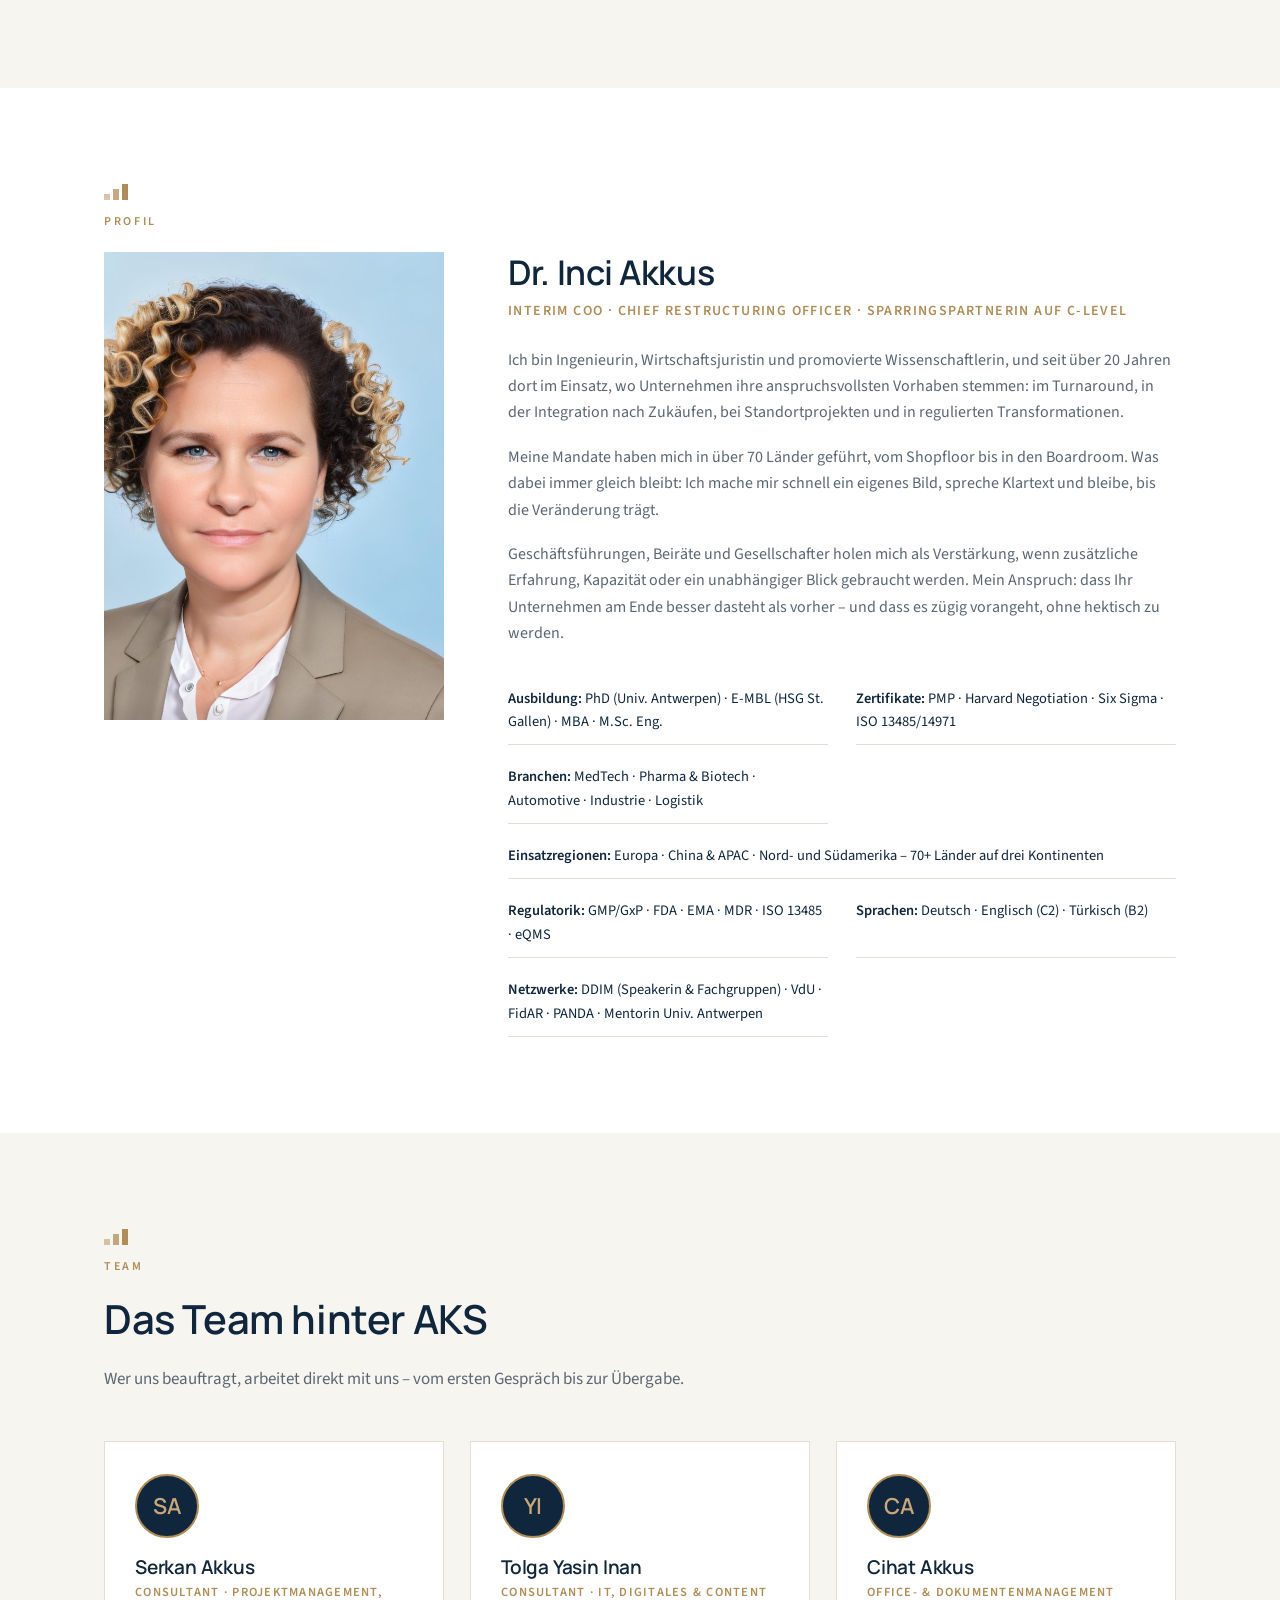
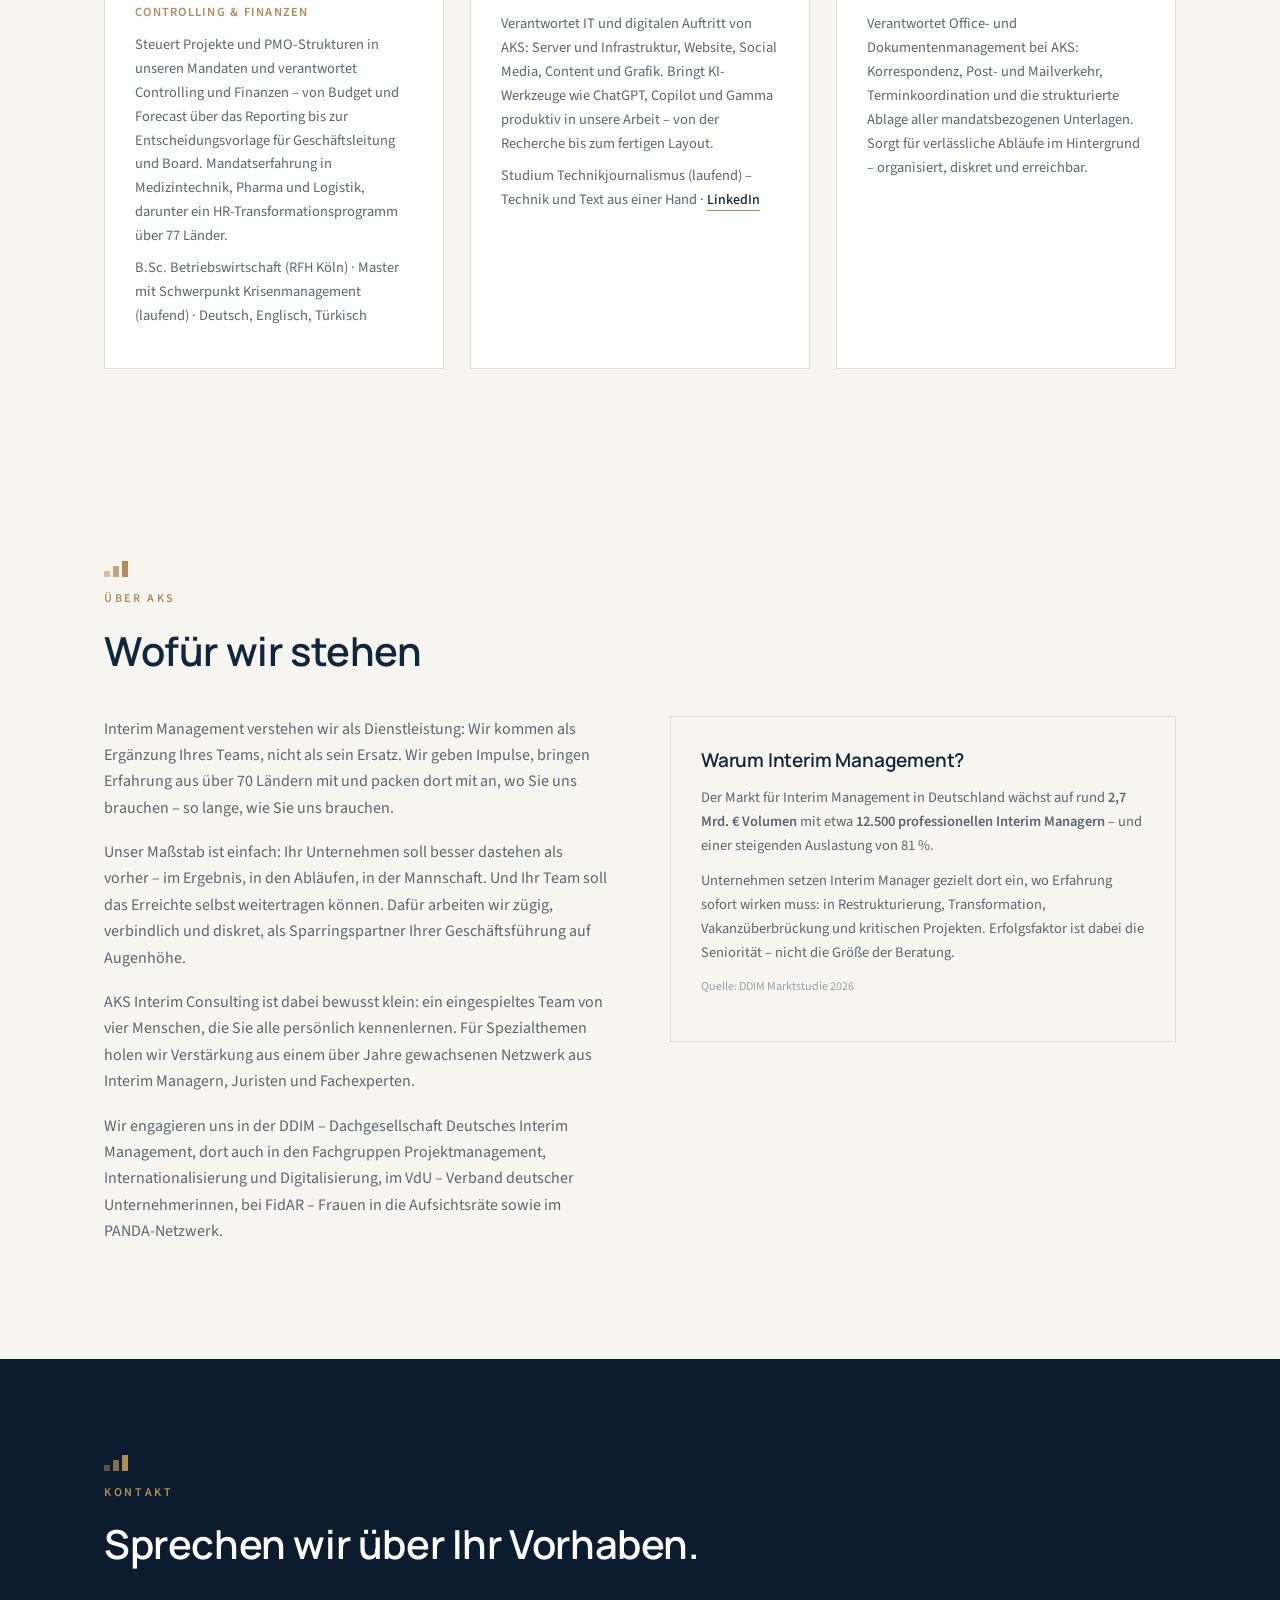
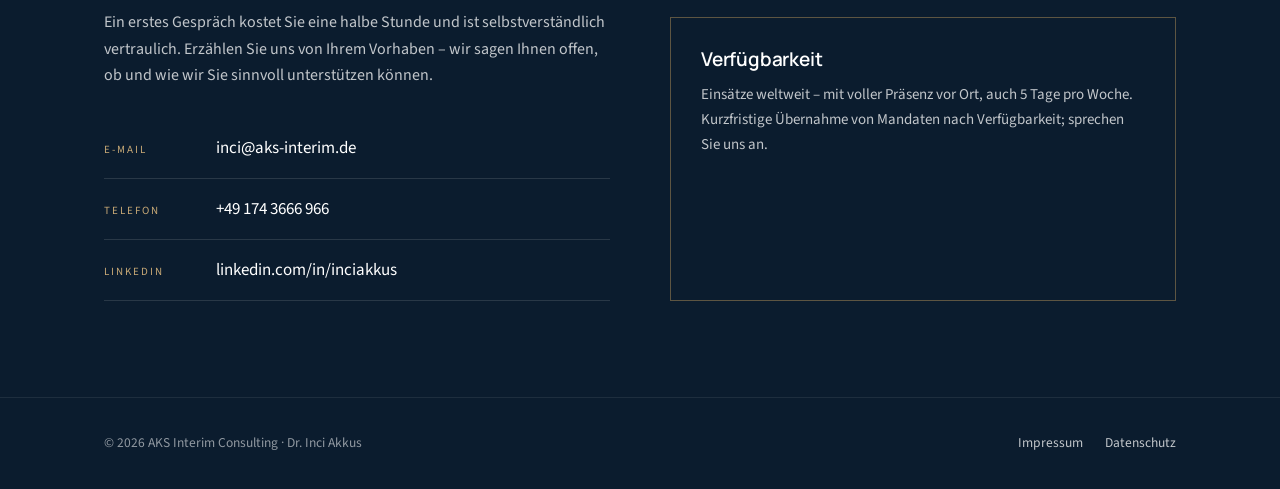
==== commit 6accecd7: "Neuer Entwurf von Inci (Manrope-Design, neue Texte)" ====
--- a/index.html
+++ b/index.html
@@ -4,7 +4,11 @@
 <meta charset="UTF-8">
 <meta name="viewport" content="width=device-width, initial-scale=1.0">
 <title>AKS Interim Consulting – Interim Management auf C-Level | Dr. Inci Akkus</title>
-<meta name="description" content="AKS Interim Consulting – Interim Management auf C-Level: Turnaround & Restrukturierung (CRO), Interim COO/Geschäftsführung, Post-Merger-Integration, Standortverlagerung und regulierte digitale Transformation. MedTech · Pharma · Automotive · Industrie.">
+<meta name="description" content="Interim Management und Beratung für regulierte Industrien: Turnaround & Restrukturierung, Interim COO/Geschäftsführung, Post-Merger-Integration, Standortprojekte, GMP-Digitalisierung, Cost-Down & Finanzen. Sie wissen, wohin Sie wollen – wir sorgen dafür, dass Sie ankommen.">
+<meta property="og:title" content="AKS Interim Consulting – Interim Management & Beratung">
+<meta property="og:description" content="Sie wissen, wohin Sie wollen. Wir sorgen dafür, dass Sie ankommen. Interim Management für regulierte Industrien – 47+ Mandate, 70+ Länder.">
+<meta property="og:type" content="website">
+<meta property="og:locale" content="de_DE">
 <link rel="icon" type="image/svg+xml" href="favicon.svg">
 <link rel="icon" type="image/png" sizes="32x32" href="favicon-32.png">
 <link rel="apple-touch-icon" href="apple-touch-icon.png">
@@ -19,17 +23,18 @@
   --bronze-soft:#c8a976;
   --grey:#5b6672;
   --line:#e3ded4;
-  --serif:'Source Sans 3', 'Segoe UI', sans-serif;
+  --serif:'Manrope', 'Segoe UI', Helvetica, Arial, sans-serif;
   --sans:'Source Sans 3', 'Segoe UI', Helvetica, Arial, sans-serif;
 }
 *{margin:0;padding:0;box-sizing:border-box;}
 html{scroll-behavior:smooth;}
 body{font-family:var(--sans);color:var(--navy);background:var(--ivory);line-height:1.65;font-size:16px;-webkit-font-smoothing:antialiased;}
-h1,h2,h3{font-family:var(--serif);font-weight:500;line-height:1.2;}
+h1,h2,h3{font-family:var(--serif);font-weight:600;line-height:1.22;letter-spacing:-.01em;}
 a{color:inherit;text-decoration:none;}
 .wrap{max-width:1120px;margin:0 auto;padding:0 24px;}
 section{padding:96px 0;}
 .kicker{font-family:var(--sans);font-size:12px;letter-spacing:.22em;text-transform:uppercase;color:var(--bronze);font-weight:600;margin-bottom:18px;}
+.kicker::before{content:"";display:block;width:26px;height:16px;margin-bottom:12px;background:url("data:image/svg+xml,%3Csvg xmlns='http://www.w3.org/2000/svg' viewBox='0 0 26 16'%3E%3Crect x='0' y='10' width='6' height='6' fill='%23b08d57' opacity='.5'/%3E%3Crect x='9' y='5' width='6' height='11' fill='%23b08d57' opacity='.75'/%3E%3Crect x='18' y='0' width='6' height='16' fill='%23b08d57'/%3E%3C/svg%3E") no-repeat;}
 .section-title{font-size:clamp(28px,3.6vw,40px);margin-bottom:22px;max-width:720px;}
 .section-intro{color:var(--grey);max-width:680px;font-size:17px;}
 
@@ -50,8 +55,8 @@
 .hero{background:linear-gradient(160deg,var(--navy-deep) 0%,var(--navy) 60%,#16324e 100%);color:var(--white);padding:190px 0 110px;position:relative;overflow:hidden;}
 .hero::after{content:"";position:absolute;right:-180px;top:-120px;width:560px;height:560px;border:1px solid rgba(176,141,87,.25);border-radius:50%;}
 .hero::before{content:"";position:absolute;right:-80px;top:-40px;width:560px;height:560px;border:1px solid rgba(176,141,87,.12);border-radius:50%;}
-.hero h1{font-size:clamp(34px,5vw,56px);font-weight:400;max-width:820px;margin-bottom:28px;}
-.hero h1 em{font-style:italic;color:var(--bronze-soft);}
+.hero h1{font-size:clamp(32px,4.6vw,52px);font-weight:700;max-width:820px;margin-bottom:28px;}
+.hero h1 em{font-style:normal;color:var(--bronze-soft);}
 .hero p.lead{font-size:clamp(17px,2vw,20px);color:rgba(255,255,255,.78);max-width:640px;margin-bottom:44px;font-weight:300;}
 .hero-ctas{display:flex;gap:18px;flex-wrap:wrap;}
 .btn{display:inline-block;padding:15px 34px;border-radius:2px;font-size:15px;font-weight:600;letter-spacing:.03em;transition:all .2s;}
@@ -95,7 +100,6 @@
 .case p{color:var(--grey);font-size:15px;}
 .case .result{margin-top:16px;padding-top:16px;border-top:1px solid var(--line);font-size:14.5px;color:var(--navy);font-weight:500;}
 .logos{margin-top:70px;text-align:center;}
-.logostrip{background:var(--white);padding:44px 0;border-bottom:1px solid var(--line);}
 .logos p{font-size:12px;letter-spacing:.2em;text-transform:uppercase;color:var(--grey);margin-bottom:22px;}
 .logos ul{list-style:none;display:flex;flex-wrap:wrap;justify-content:center;gap:14px 34px;max-width:900px;margin:0 auto;}
 .logos li{font-family:var(--serif);font-size:17px;color:#8d94a0;letter-spacing:.02em;}
@@ -113,21 +117,18 @@
 .fact{font-size:14.5px;padding:10px 0;border-bottom:1px solid var(--line);color:var(--navy);}
 .fact b{font-weight:600;}
 
+/* Team */
+.team{background:var(--ivory);}
+.team-grid{display:grid;grid-template-columns:repeat(3,1fr);gap:26px;margin-top:48px;}
+.member{background:var(--white);border:1px solid var(--line);padding:32px 30px;display:flex;flex-direction:column;gap:18px;align-items:flex-start;}
+.avatar{flex:0 0 64px;width:64px;height:64px;border-radius:50%;background:var(--navy);color:var(--bronze-soft);display:flex;align-items:center;justify-content:center;font-family:var(--serif);font-weight:600;font-size:22px;letter-spacing:.02em;border:2px solid var(--bronze);}
+.member h3{font-size:19px;margin-bottom:2px;}
+.member .mrole{color:var(--bronze);font-size:12.5px;letter-spacing:.1em;text-transform:uppercase;font-weight:600;margin-bottom:10px;}
+.member p{color:var(--grey);font-size:14.5px;margin-bottom:8px;}
+.member a{color:var(--navy);font-weight:500;font-size:14px;border-bottom:1px solid var(--bronze);}
+.member a:hover{color:var(--bronze);}
+
 /* About */
-.team-block{margin-top:70px;}
-.teamsec{background:var(--ivory);padding:90px 0;}
-.teamsec .team-intro{color:var(--grey);max-width:720px;margin-bottom:34px;}
-.team-block h3{font-size:24px;margin-bottom:8px;}
-.team-block .team-intro{color:var(--grey);max-width:720px;margin-bottom:34px;}
-.team-grid{display:grid;grid-template-columns:repeat(3,1fr);gap:28px;}
-.member{background:var(--white);border:1px solid var(--line);border-top:3px solid var(--bronze);padding:32px 28px;}
-.member .mono{width:64px;height:64px;border-radius:50%;background:var(--navy);color:var(--bronze);font-family:var(--serif);font-size:22px;letter-spacing:.05em;display:flex;align-items:center;justify-content:center;margin-bottom:20px;}
-.member h4{font-family:var(--serif);font-weight:500;font-size:19px;margin-bottom:4px;}
-.member .mrole{font-family:var(--sans);font-size:12.5px;letter-spacing:.14em;text-transform:uppercase;color:var(--bronze);font-weight:600;margin-bottom:14px;}
-.member p{color:var(--grey);font-size:14.5px;margin-bottom:0;}
-.member a{color:var(--navy);font-size:14px;text-decoration:none;border-bottom:1px solid var(--bronze);}
-.member .mlink{margin-top:14px;}
-@media (max-width:900px){.team-grid{grid-template-columns:1fr;}}
 .about-grid{display:grid;grid-template-columns:1fr 1fr;gap:60px;margin-top:40px;align-items:start;}
 .about-grid p{color:var(--grey);margin-bottom:18px;}
 .market{background:var(--ivory);border:1px solid var(--line);padding:32px 30px;}
@@ -157,10 +158,13 @@
 
 /* Responsive */
 @media(max-width:900px){
+  .nav-links{gap:18px;}
+  .nav-links a{font-size:13px;white-space:nowrap;}
   .services-grid,.approach-grid{grid-template-columns:1fr 1fr;}
   .profile-grid{grid-template-columns:1fr;gap:44px;}
   .portrait{max-width:320px;}
   .about-grid,.contact-grid,.cases{grid-template-columns:1fr;}
+  .team-grid{grid-template-columns:1fr;}
   .stats .wrap{grid-template-columns:1fr 1fr;gap:32px 12px;}
 }
 @media(max-width:680px){
@@ -177,7 +181,7 @@
 <header>
   <div class="wrap nav">
     <a class="brand" href="#top" aria-label="AKS Interim Consulting">
-      <svg style="height:60px;width:auto;display:block" xmlns="http://www.w3.org/2000/svg" viewBox="0 0 616 200" role="img" aria-label="AKS Interim Consulting">
+      <svg style="height:44px;width:auto;display:block" xmlns="http://www.w3.org/2000/svg" viewBox="0 0 616 200" role="img" aria-label="AKS Interim Consulting">
   <g>
     <rect x="60" y="104" width="20" height="36" fill="#c8a976" opacity="0.5"/>
     <rect x="90" y="78" width="20" height="62" fill="#c8a976" opacity="0.75"/>
@@ -197,6 +201,7 @@
       <a href="#arbeitsweise">Arbeitsweise</a>
       <a href="#referenzen">Referenzen</a>
       <a href="#profil">Profil</a>
+      <a href="#team">Team</a>
       <a href="#ueber">Über AKS</a>
       <a href="#kontakt" class="nav-cta">Kontakt</a>
     </nav>
@@ -206,8 +211,8 @@
 <div class="hero" id="top">
   <div class="wrap">
     <div class="kicker">Interim Management · C-Level · Regulierte Industrien</div>
-    <h1>Ergebnisse <em>statt Empfehlungen.</em></h1>
-    <p class="lead">In kritischen Unternehmensphasen übernimmt AKS Interim Consulting Führungsverantwortung in der Linie, als Interim COO, Geschäftsführung oder Chief Restructuring Officer. Seit über 20 Jahren, in mehr als 47 Mandaten, mit messbaren Ergebnissen.</p>
+    <h1>Sie wissen, wohin Sie wollen. <em>Wir sorgen dafür, dass Sie ankommen.</em></h1>
+    <p class="lead">Ob Wachstum, Effizienz, Digitalisierung, Integration oder Führung auf Zeit: Ein eingespieltes Team aus Operations, Krisenmanagement, Finanzen und Digitalisierung verstärkt Ihre Geschäftsführung – mit Erfahrung aus über 47 Mandaten in mehr als 70 Ländern, spezialisiert auf regulierte Industrien. Und wir bleiben, bis es trägt.</p>
     <div class="hero-ctas">
       <a class="btn btn-primary" href="#kontakt">Gespräch vereinbaren</a>
       <a class="btn btn-ghost" href="#leistungen">Leistungen ansehen</a>
@@ -224,29 +229,18 @@
   </div>
 </div>
 
-<section class="logostrip">
-  <div class="wrap">
-    <div class="logos" style="margin-top:0">
-      <p>Vertrauen von Unternehmen wie</p>
-      <ul>
-        <li>Renolit</li><li>BioNTech</li><li>Takeda</li><li>Fresenius Kabi</li><li>Biotronik</li><li>Oechsler</li><li>DB Schenker</li><li>ThyssenKrupp</li><li>Paul Hartmann</li><li>Adidas</li><li>Vodafone</li><li>Hella</li><li>Constantia Flexibles</li><li>Fressnapf</li>
-      </ul>
-    </div>
-  </div>
-</section>
-
 <section id="leistungen">
   <div class="wrap">
     <div class="kicker">Leistungen</div>
-    <h2 class="section-title">Wofür wir mandatiert werden</h2>
-    <p class="section-intro">Unternehmen mandatieren uns, wenn ein Werk, eine Integration oder ein Programm unter erheblichem Druck steht und Führung gebraucht wird, die Verantwortung übernimmt statt Empfehlungen zu übergeben. Auf diesen sechs Leistungsfeldern sind wir spezialisiert, überwiegend in regulierten Branchen wie MedTech, Pharma und Automotive. Dabei verstehen wir uns als Verstärkung auf Zeit. Wir überbrücken Vakanzen, geben Impulse und erweitern Ihr Team um erfahrene Hände, zusätzliche Köpfe und frische Ideen.</p>
+    <h2 class="section-title">Womit wir Sie unterstützen</h2>
+    <p class="section-intro">Ob operative Verantwortung auf Zeit oder beratende Begleitung: Wir richten uns danach, was Ihr Vorhaben braucht. Unsere Erfahrung stammt aus über 47 Mandaten, überwiegend in regulierten Branchen wie MedTech, Pharma und Automotive – und unser Ziel ist immer dasselbe: dass es gelingt.</p>
     <div class="services-grid">
-      <div class="card"><span class="num">01</span><h3>Turnaround &amp; Restrukturierung (CRO)</h3><p>Wenn das Ergebnis wegbricht, entscheidet die Reihenfolge. Zuerst sichern wir Liquidität und Lieferfähigkeit, anschließend ordnen wir Kostenbasis und Portfolio neu. Wir haben Restrukturierungsprogramme bis 150 Mio. € gesteuert und Maßnahmenportfolios von mehr als 450 Mio. € verantwortet, einschließlich der Gespräche mit Sozialpartnern, Banken und Gesellschaftern.</p></div>
-      <div class="card"><span class="num">02</span><h3>Interim COO &amp; Geschäftsführung</h3><p>Wir führen Werke und Standorte operativ und mit P&amp;L-Verantwortung, auch in akuten Krisen. Zuletzt etwa ein MedTech-Werk in den Niederlanden, das mit rund 175 offenen Reklamationen vor der Produktionssperre stand.</p></div>
-      <div class="card"><span class="num">03</span><h3>Post-Merger-Integration &amp; Carve-outs</h3><p>Nach dem Closing beginnt die eigentliche Arbeit. Wir haben unter anderem zwei deutsche Standorte mit 1.600 Mitarbeitenden zusammengeführt, inklusive SAP-Harmonisierung und der Verlagerung von 400 Stellen.</p></div>
-      <div class="card"><span class="num">04</span><h3>Standort-Ramp-up, Verlagerung &amp; Schließung</h3><p>Aufbau, Verlagerung oder geordnete Schließung eines Standorts in Abstimmung mit Behörden, Betriebsrat und Sozialpartnern. Die Lieferfähigkeit gegenüber den Kunden blieb dabei in unseren Mandaten durchgehend erhalten.</p></div>
-      <div class="card"><span class="num">05</span><h3>Regulierte digitale Transformation</h3><p>Papierlose Produktion unter GMP- und ISO-Bedingungen mit MES, elektronischen Batch Records (eBR/PAS-X) und SAP S/4HANA. Bei BioNTech und Takeda haben wir Freigabezeiten so um bis zu 50 Prozent verkürzt.</p></div>
-      <div class="card"><span class="num">06</span><h3>Cost-Down &amp; Savings Management</h3><p>Über 300 Mio. € realisierte Einsparungen aus Maßnahmenportfolios, die wir aufgesetzt und konsequent nachgehalten haben. F&amp;E- und CAPEX-Aufwände plausibilisieren wir fachlich, nicht nur tabellarisch.</p></div>
+      <div class="card"><span class="num">01</span><h3>Turnaround, Krisen- &amp; Restrukturierungsmanagement</h3><p>Ergebnis- und Liquiditätssteuerung entlang der gesamten P&amp;L: OPEX-Programme, Portfolio-Review, Working-Capital-Optimierung und Maßnahmen-Tracking mit messbarer EBITDA-Wirkung. Als CRO oder an der Seite Ihrer Geschäftsführung – inklusive Stakeholder-Management gegenüber Gesellschaftern, Banken und Sozialpartnern. Maßnahmenportfolios bis 450 Mio. €, Einzelprogramme bis 200 Mio. €.</p></div>
+      <div class="card"><span class="num">02</span><h3>Interim COO &amp; Geschäftsführung</h3><p>Operative Führung von Werken und Standorten mit voller P&amp;L-Verantwortung: Shopfloor-Management, OEE-Steigerung, Qualitäts- und Liefertreue-KPIs, Führung im Wandel. Nahtlose Übernahme in der Vakanz, klare Governance im Mandat – und eine geordnete Übergabe an die dauerhafte Besetzung.</p></div>
+      <div class="card"><span class="num">03</span><h3>Post-Merger-Integration &amp; Carve-outs</h3><p>Von der Day-1-Readiness bis zur Synergie-Realisierung: Integrations-Roadmap, Workstream-Governance, Harmonisierung von Prozessen und Systemlandschaft (u.&nbsp;a. SAP S/4HANA) sowie kulturelle Integration. Referenzgröße: Zusammenführung zweier Standorte mit 1.600 Mitarbeitenden.</p></div>
+      <div class="card"><span class="num">04</span><h3>Standort-Ramp-up, Verlagerung &amp; Schließung</h3><p>Footprint-Entscheidungen entscheidungsreif machen und umsetzen: Standortbewertung, Business Case und Target Operating Model, Ramp-up-, Verlagerungs- und Schließungsmanagement – mit Behörden, Betriebsrat und Sozialplan, bei durchgehender Liefertreue gegenüber Ihren Kunden.</p></div>
+      <div class="card"><span class="num">05</span><h3>Regulierte digitale Transformation</h3><p>Digitalisierung unter GMP und ISO 13485 als Value Case statt Technik-Projekt: MES- und eBR-Einführung (u.&nbsp;a. PAS-X), CSV, Datenintegrität und Audit-Readiness. In der Impfstoff- und Pharmaproduktion wurden Freigabezeiten so um bis zu 50 Prozent kürzer.</p></div>
+      <div class="card"><span class="num">06</span><h3>Cost-Down, Controlling &amp; Finanzen</h3><p>Härtegrad-Logik statt Maßnahmenlisten: Portfolio-Steuerung mit klaren Reifegraden, fachliche Plausibilisierung von F&amp;E- und CAPEX-Aufwänden, Make-or-Buy-Analysen und entscheidungsreifes Board-Reporting – flankiert von Budget, Forecast und Liquiditätssteuerung im Mandat. Über 300 Mio. € realisierte, GuV-wirksame Einsparungen.</p></div>
     </div>
   </div>
 </section>
@@ -254,16 +248,15 @@
 <section class="approach" id="arbeitsweise">
   <div class="wrap">
     <div class="kicker">Arbeitsweise</div>
-    <h2 class="section-title">Wie wir arbeiten</h2>
-    <p class="section-intro">Drei Schritte, ein klarer Rahmen. Sie wissen zu jedem Zeitpunkt, wo Sie stehen, was es kostet und was es bringt.</p>
+    <h2 class="section-title">Unser Ansatz: drei Phasen, ein Ziel.</h2>
     <div class="approach-grid">
-      <div class="step"><span class="num">Zuerst</span><h3>Analyse &amp; Bestandsaufnahme</h3><p>Am Anfang steht eine strukturierte Bestandsaufnahme von Kennzahlen, Prozessen und Abläufen im Werk, ergänzt um Gespräche auf allen Ebenen der Organisation. Sie erhalten unsere Einschätzung früh, offen und auch dann, wenn sie unbequem ist.</p></div>
-      <div class="step"><span class="num">Dann</span><h3>Entscheidungsgrundlagen schaffen</h3><p>Geschäftsführung, Beirat oder Gesellschafter erhalten eine belastbare Entscheidungsvorlage mit Business Case, Risikobewertung und Umsetzungsreihenfolge, verbunden mit einer klaren Empfehlung.</p></div>
-      <div class="step"><span class="num">Danach</span><h3>Umsetzung &amp; Übergabe</h3><p>Wir verantworten die Umsetzung in der Linie, vor Ort und Seite an Seite mit Ihrem Management und Ihren Teams. Die Übergabe erfolgt, sobald die Ergebnisse nachhaltig in Ihrer Organisation verankert sind.</p></div>
+      <div class="step"><span class="num">Phase 01</span><h3>Verstehen &amp; Diagnose</h3><p>Am Anfang stehen Ihre Sicht und Ihre Zahlen: Ziel, Ausgangslage, Prioritäten. Vor Ort machen wir uns ein eigenes Bild – im Gespräch mit Führung und Mannschaft, auf dem Shopfloor wie im Management.</p></div>
+      <div class="step"><span class="num">Phase 02</span><h3>Ausrichten &amp; Entscheiden</h3><p>Daraus entsteht eine kompakte Entscheidungsgrundlage: Optionen, Risiken, eine klare Empfehlung. Was daraus wird, entscheiden Sie – es ist Ihr Unternehmen.</p></div>
+      <div class="step"><span class="num">Phase 03</span><h3>Umsetzen &amp; Verankern</h3><p>Auf Wunsch begleiten wir die Umsetzung in der Linie oder im Programm – und verankern die Ergebnisse so, dass Ihr Team sie selbst weiterträgt. Die Übergabe ist von Anfang an Teil des Plans.</p></div>
     </div>
     <div class="quote">
-      <p>„Entscheidend ist nicht, was empfohlen wird, sondern was im Unternehmen wirkt.“</p>
-      <cite>Dr. Inci Akkus · Gründerin AKS Interim Consulting</cite>
+      <p>„Ich identifiziere die wirksamen Hebel, priorisiere konsequent und sorge dafür, dass Veränderung hält.“</p>
+      <cite>Dr. Inci Akkus — Gründerin, AKS Interim Consulting</cite>
     </div>
   </div>
 </section>
@@ -272,12 +265,21 @@
   <div class="wrap">
     <div class="kicker">Referenzen</div>
     <h2 class="section-title">Ausgewählte Mandate</h2>
-    <p class="section-intro">Vier Beispiele aus über 47 Mandaten, vom familiengeführten Mittelstand bis zum globalen Konzern. Weitere Referenzen und Details stellen wir auf Anfrage vor.</p>
+    <p class="section-intro">Sechs Beispiele aus über 47 Mandaten, vom familiengeführten Mittelstand bis zum globalen Konzern – in Europa, Asien und Amerika.</p>
     <div class="cases">
-      <div class="case"><span class="tag">Turnaround · Manufacturing</span><h3>CRO &amp; Transformation Lead · Renolit SE</h3><p>Mehrjähriges C-Level-Mandat in einer familiengeführten Produktionsgruppe mit 2,5 Mrd. € Umsatz. Verantwortlich für die Restrukturierung, die Post-Merger-Integration zweier Standorte (1.600 FTE) und eine Standortverlagerung mit 400 FTE.</p><div class="result">€450M Restrukturierungsportfolio verantwortet · davon €150M Programm direkt gesteuert · Marge um &gt;6&nbsp;% verbessert</div></div>
-      <div class="case"><span class="tag">MedTech · Krisenmanagement</span><h3>Interim COO · MedTech-Werk, Niederlande</h3><p>Werkstabilisierung nach gescheitertem Qualitätsmanagement mit rund 175 offenen Reklamationen, unvalidierten Anlagen und drohender Produktionssperre unter ISO 13485.</p><div class="result">Produktionssperre abgewendet · Lieferfähigkeit und Kundenvertrauen wiederhergestellt</div></div>
-      <div class="case"><span class="tag">Pharma · Digitalisierung</span><h3>Digitalisierung GMP-Produktion · BioNTech &amp; Takeda</h3><p>Digitale Transformation regulierter Impfstoff- und Pharmaproduktion als technischer Lead und Systemarchitektin, mit MES/PAS-X, elektronischen Batch Records und papierloser Fertigung.</p><div class="result">Vollständig papierlose Produktion · Freigabezeiten um bis zu 50&nbsp;% reduziert</div></div>
-      <div class="case"><span class="tag">Automotive → MedTech · Strategie</span><h3>Strategic Advisor · Oechsler, Rumänien</h3><p>Bewertung und Transformationskonzept für den Übergang eines Automotive-Spritzgussstandorts in die hochvolumige MedTech-Fertigung, einschließlich Target Operating Model, ROI-Business-Case und ISO-13485-Readiness.</p><div class="result">Belastbare Entscheidungsgrundlage für Investition und Ramp-up geliefert</div></div>
+      <div class="case"><span class="tag">Turnaround · Manufacturing</span><h3>CRO &amp; Transformation Lead — internationale Produktionsgruppe (€2,5 Mrd. Umsatz, Familienbesitz)</h3><p>Mehrjähriges C-Level-Mandat: gruppenweite Restrukturierung und Portfolio-Optimierung, Post-Merger-Integration zweier Standorte (1.600 FTE, 10+ Workstreams) und Standortverlagerung mit 400 FTE und 150 Mio. € Projektbudget – mit dem Ziel, die Herstellkosten um 30&nbsp;% zu senken und die europäische Fertigung wettbewerbsfähig zu halten. Bei laufendem Geschäft und durchgehender Liefertreue.</p><div class="result">Maßnahmenportfolio von 450 Mio. € gesteuert · Marge um &gt;6&nbsp;% verbessert</div></div>
+      <div class="case"><span class="tag">MedTech · Operations &amp; Qualität</span><h3>Interim COO — MedTech-Produktionsstandort, Benelux</h3><p>Operative Standortführung unter ISO 13485: Anlagenqualifizierung und -validierung, CAPA-Management und Reklamationsabbau, Stärkung von QMS und Shopfloor-Routinen gemeinsam mit dem Team vor Ort.</p><div class="result">Lieferfähigkeit gesichert · Kundenvertrauen gestärkt · Qualitätsprozesse nachhaltig verankert</div></div>
+      <div class="case"><span class="tag">Pharma · Digitalisierung</span><h3>GMP-Digitalisierung — globale Impfstoff- &amp; Pharmaproduktion</h3><p>Digitale Transformation regulierter Fertigung als technischer Lead und Systemarchitektin: MES/eBR-Einführung (PAS-X), papierlose Produktion, Datenintegrität und Audit-Readiness über mehrere Standorte.</p><div class="result">Vollständig papierlose Produktion · Freigabezeiten um bis zu 50&nbsp;% reduziert</div></div>
+      <div class="case"><span class="tag">Automotive → MedTech · Strategie</span><h3>Strategic Advisor — Automotive-Zulieferer, Osteuropa</h3><p>Standortbewertung und Transformationskonzept für den Übergang von Automotive- zu hochvolumiger MedTech-Fertigung: Target Operating Model, ROI-Business-Case, Prozess-Separierung und ISO-13485-Readiness.</p><div class="result">Belastbare Entscheidungsgrundlage für Investition und Ramp-up geliefert</div></div>
+      <div class="case"><span class="tag">Logistik · Global · 77 Länder</span><h3>Transformation Lead — globaler Logistikkonzern</h3><p>Mehrjährige Begleitung der globalen HR- und IT-Transformation: Rollout einer konzernweiten HR-Plattform über 77 Länder, Aufbau einer globalen Integrationsplattform und von Shared-Service-Centern in Asien und Amerika.</p><div class="result">Einheitliche HR-Systemlandschaft in 77 Ländern · Servicekosten um rund 20&nbsp;% gesenkt</div></div>
+      <div class="case"><span class="tag">China · Indien · Markteintritt</span><h3>Portfolio- &amp; Marktstrategie Asien — Healthcare-Produktionsgruppe</h3><p>3–5-Jahres-Portfoliostrategie für den chinesischen Healthcare-Markt (IV-Therapie) und Machbarkeitsstudie für den Markteintritt in Indien: Marktsegmentierung, Partner-Due-Diligence, Geopolitik- und Risikoanalyse – als Entscheidungsgrundlage für den Vorstand.</p><div class="result">Boardreife Strategien für zwei asiatische Wachstumsmärkte geliefert</div></div>
+    </div>
+    <div class="logos">
+      <p>Branchen unserer Mandate</p>
+      <ul>
+        <li>Medizintechnik</li><li>Pharma &amp; Biotech</li><li>Automotive</li><li>Maschinen- &amp; Anlagenbau</li><li>Logistik &amp; Transport</li><li>FMCG &amp; Handel</li><li>Telekommunikation &amp; IT</li>
+      </ul>
+      <p style="margin-top:26px;font-size:13.5px;letter-spacing:0;text-transform:none;color:#8d94a0;">Aus Vertraulichkeit nennen wir Kundennamen nicht öffentlich – Referenzen gern im persönlichen Gespräch.</p>
     </div>
   </div>
 </section>
@@ -290,17 +292,15 @@
       <div>
         <h2>Dr. Inci Akkus</h2>
         <div class="role">Interim COO · Chief Restructuring Officer · Sparringspartnerin auf C-Level</div>
-        <p>Wenn ein Turnaround gelingt, eine Integration trägt oder ein Werk wieder liefert, steckt dahinter selten ein Konzept, sondern Führung in der Linie. Genau dort arbeite ich seit mehr als 20 Jahren, als Interim COO, Geschäftsführerin und Chief Restructuring Officer, mit voller P&amp;L- und Ergebnisverantwortung.</p>
-        <p>Mandate führe ich nach den Regeln des Interim Managements, mit schnellem Time-to-Impact, klarer 100-Tage-Logik und Priorisierung nach Wirkung. Entschieden wird auf Basis von Fakten, kommuniziert wird offen, Zusagen werden gehalten. So entstehen Ergebnisse in über 70 Ländern, vom Shopfloor bis in den Boardroom.</p>
-        <p>Geschäftsführungen, Beiräte und Gesellschafter holen mich, wenn Entscheidungen belastbar sein müssen und Wirkung sichtbar werden soll. Der Maßstab bleibt dabei immer derselbe. Ein Unternehmen muss nach dem Mandat besser dastehen als davor, im Ergebnis, in den Prozessen und in der Organisation.</p>
-        <p>Das Fundament dafür ist bewusst breit. Ingenieurin, Wirtschaftsjuristin, promovierte Wissenschaftlerin. Die Dissertation an der Universität Antwerpen untersucht, wie MedTech-Unternehmen in China Government Affairs steuern und ihr geistiges Eigentum schützen und durchsetzen. Erfahrung, die in internationalen Mandaten unmittelbar wirkt.</p>
+        <p>Ich bin Ingenieurin, Wirtschaftsjuristin und promovierte Wissenschaftlerin, und seit über 20 Jahren dort im Einsatz, wo Unternehmen ihre anspruchsvollsten Vorhaben stemmen: im Turnaround, in der Integration nach Zukäufen, bei Standortprojekten und in regulierten Transformationen.</p>
+        <p>Meine Mandate haben mich in über 70 Länder geführt, vom Shopfloor bis in den Boardroom. Was dabei immer gleich bleibt: Ich mache mir schnell ein eigenes Bild, spreche Klartext und bleibe, bis die Veränderung trägt.</p>
+        <p>Geschäftsführungen, Beiräte und Gesellschafter holen mich als Verstärkung, wenn zusätzliche Erfahrung, Kapazität oder ein unabhängiger Blick gebraucht werden. Mein Anspruch: dass Ihr Unternehmen am Ende besser dasteht als vorher – und dass es zügig vorangeht, ohne hektisch zu werden.</p>
         <div class="facts">
           <div class="fact"><b>Ausbildung:</b> PhD (Univ. Antwerpen) · E-MBL (HSG St. Gallen) · MBA · M.Sc. Eng.</div>
           <div class="fact"><b>Zertifikate:</b> PMP · Harvard Negotiation · Six Sigma · ISO 13485/14971</div>
           <div class="fact"><b>Branchen:</b> MedTech · Pharma &amp; Biotech · Automotive · Industrie · Logistik</div>
+          <div class="fact" style="grid-column:1/-1;"><b>Einsatzregionen:</b> Europa · China &amp; APAC · Nord- und Südamerika – 70+ Länder auf drei Kontinenten</div>
           <div class="fact"><b>Regulatorik:</b> GMP/GxP · FDA · EMA · MDR · ISO 13485 · eQMS</div>
-          <div class="fact"><b>International:</b> Mandate in über 70 Ländern in Europa, Asien und Amerika · globale Rollouts in bis zu 77 Ländern · Marktstrategien für China und Indien</div>
-          <div class="fact"><b>Forschung:</b> Executive PhD, Universität Antwerpen (2025) · Government Affairs und IP-Schutz für MedTech-Unternehmen in China</div>
           <div class="fact"><b>Sprachen:</b> Deutsch · Englisch (C2) · Türkisch (B2)</div>
           <div class="fact"><b>Netzwerke:</b> DDIM (Speakerin &amp; Fachgruppen) · VdU · FidAR · PANDA · Mentorin Univ. Antwerpen</div>
         </div>
@@ -308,49 +308,58 @@
     </div>
   </div>
 </section>
-<section id="team" class="teamsec">
+
+<section class="team" id="team">
   <div class="wrap">
     <div class="kicker">Team</div>
-    <h2 class="section-title">Das Team hinter den Mandaten</h2>
-    <p class="team-intro">Hinter AKS Interim Consulting steht ein eingespieltes Team, das Mandate gemeinsam trägt, von der Analyse bis zur Umsetzung.</p>
+    <h2 class="section-title">Das Team hinter AKS</h2>
+    <p class="section-intro">Wer uns beauftragt, arbeitet direkt mit uns – vom ersten Gespräch bis zur Übergabe.</p>
     <div class="team-grid">
-        <div class="member">
-          <div class="mono">SA</div>
-          <h4>Serkan Akkus</h4>
-          <div class="mrole">Consultant · Projektmanagement International</div>
-          <p>Seit 2022 im Team. Schwerpunkte in Projektkoordination und PMO, Controlling und Reporting sowie Finanzierung, Funding und Kundengewinnung. Mandatserfahrung unter anderem bei Renolit, BioNTech, DB Schenker, Biotronik und Fresenius Kabi.</p>
+      <div class="member">
+        <div class="avatar">SA</div>
+        <div>
+          <h3>Serkan Akkus</h3>
+          <div class="mrole">Consultant · Projektmanagement, Controlling &amp; Finanzen</div>
+          <p>Steuert Projekte und PMO-Strukturen in unseren Mandaten und verantwortet Controlling und Finanzen – von Budget und Forecast über das Reporting bis zur Entscheidungsvorlage für Geschäftsleitung und Board. Mandatserfahrung in Medizintechnik, Pharma und Logistik, darunter ein HR-Transformationsprogramm über 77 Länder.</p>
+          <p>B.Sc. Betriebswirtschaft (RFH Köln) · Master mit Schwerpunkt Krisenmanagement (laufend) · Deutsch, Englisch, Türkisch</p>
         </div>
-        <div class="member">
-          <div class="mono">TI</div>
-          <h4>Tolga Yasin Inan</h4>
-          <div class="mrole">IT &amp; Digitale Lösungen</div>
-          <p>Seit 2024 im Team. Verantwortlich für den digitalen Auftritt, Content und Kundenansprache sowie für KI- und Serverlösungen der AKS und ihrer Mandate.</p>
-          <div class="mlink"><a href="https://www.linkedin.com/in/tolga-yasin-inan-7615161a2/" target="_blank" rel="noopener">LinkedIn-Profil</a></div>
+      </div>
+      <div class="member">
+        <div class="avatar">YI</div>
+        <div>
+          <h3>Tolga Yasin Inan</h3>
+          <div class="mrole">Consultant · IT, Digitales &amp; Content</div>
+          <p>Verantwortet IT und digitalen Auftritt von AKS: Server und Infrastruktur, Website, Social Media, Content und Grafik. Bringt KI-Werkzeuge wie ChatGPT, Copilot und Gamma produktiv in unsere Arbeit – von der Recherche bis zum fertigen Layout.</p>
+          <p>Studium Technikjournalismus (laufend) – Technik und Text aus einer Hand · <a href="https://www.linkedin.com/in/tolga-yasin-inan-7615161a2/" target="_blank" rel="noopener">LinkedIn</a></p>
         </div>
-        <div class="member">
-          <div class="mono">CA</div>
-          <h4>Cihat Akkus</h4>
-          <div class="mrole">Business &amp; Office Management</div>
-          <p>Seit 2024 im Team. Verantwortlich für Backoffice und Terminmanagement, Buchhaltung und Beschaffung sowie Testing und Qualitätssicherung in den Projekten.</p>
+      </div>
+      <div class="member">
+        <div class="avatar">CA</div>
+        <div>
+          <h3>Cihat Akkus</h3>
+          <div class="mrole">Office- &amp; Dokumentenmanagement</div>
+          <p>Verantwortet Office- und Dokumentenmanagement bei AKS: Korrespondenz, Post- und Mailverkehr, Terminkoordination und die strukturierte Ablage aller mandatsbezogenen Unterlagen. Sorgt für verlässliche Abläufe im Hintergrund – organisiert, diskret und erreichbar.</p>
         </div>
       </div>
-  </div>
-</section>
+    </div>
+  </div>
+</section>
+
 <section id="ueber">
   <div class="wrap">
     <div class="kicker">Über AKS</div>
     <h2 class="section-title">Wofür wir stehen</h2>
     <div class="about-grid">
       <div>
-        <p>Kritische Phasen binden Kräfte. Vakanzen, Integrationen und Transformationen fordern ein Management oft doppelt, im Tagesgeschäft und im Wandel zugleich. Genau dort unterstützen wir, mit zusätzlicher Führungskraft auf Zeit, klaren Prioritäten und messbaren Ergebnissen.</p>
-        <p>Unser Maßstab ist einfach. Ein Unternehmen soll besser dastehen, als wir es vorgefunden haben, im Ergebnis, in den Prozessen und in der Organisation. Deshalb verstehen wir uns nicht nur als Umsetzer, sondern auch als Impulsgeber und Sparringspartner für Geschäftsführung, Beirat und Gesellschafter, auf Augenhöhe und mit einer klaren, unabhängigen Position.</p>
-        <p>AKS Interim Consulting ist ein bewusst fokussiertes, eingespieltes Team von vier Beratern. Unsere Mandanten arbeiten unmittelbar mit den Personen zusammen, die sie im Erstgespräch kennenlernen. Für Spezialthemen greifen wir auf ein über Jahre gewachsenes Netzwerk aus Interim Managern, Juristen und Fachexperten zurück.</p>
-        <p>Wir engagieren uns in der DDIM (Dachgesellschaft Deutsches Interim Management), dort auch in den Fachgruppen Projektmanagement, Internationalisierung und Digitalisierung, im VdU (Verband deutscher Unternehmerinnen), bei FidAR (Frauen in die Aufsichtsräte) sowie im PANDA-Netzwerk.</p>
+        <p>Interim Management verstehen wir als Dienstleistung: Wir kommen als Ergänzung Ihres Teams, nicht als sein Ersatz. Wir geben Impulse, bringen Erfahrung aus über 70 Ländern mit und packen dort mit an, wo Sie uns brauchen – so lange, wie Sie uns brauchen.</p>
+        <p>Unser Maßstab ist einfach: Ihr Unternehmen soll besser dastehen als vorher – im Ergebnis, in den Abläufen, in der Mannschaft. Und Ihr Team soll das Erreichte selbst weitertragen können. Dafür arbeiten wir zügig, verbindlich und diskret, als Sparringspartner Ihrer Geschäftsführung auf Augenhöhe.</p>
+        <p>AKS Interim Consulting ist dabei bewusst klein: ein eingespieltes Team von vier Menschen, die Sie alle persönlich kennenlernen. Für Spezialthemen holen wir Verstärkung aus einem über Jahre gewachsenen Netzwerk aus Interim Managern, Juristen und Fachexperten.</p>
+        <p>Wir engagieren uns in der DDIM – Dachgesellschaft Deutsches Interim Management, dort auch in den Fachgruppen Projektmanagement, Internationalisierung und Digitalisierung, im VdU – Verband deutscher Unternehmerinnen, bei FidAR – Frauen in die Aufsichtsräte sowie im PANDA-Netzwerk.</p>
       </div>
       <div class="market">
         <h3>Warum Interim Management?</h3>
-        <p>Der Markt für Interim Management in Deutschland wächst auf rund <b>2,7 Mrd. € Volumen</b> mit etwa <b>12.500 professionellen Interim Managern</b> und einer steigenden Auslastung von 81&nbsp;%.</p>
-        <p>Unternehmen setzen Interim Manager gezielt dort ein, wo Erfahrung sofort wirken muss, etwa in Restrukturierung, Transformation, Vakanzüberbrückung und kritischen Projekten. Erfolgsfaktor ist dabei die Seniorität, nicht die Größe der Beratung.</p>
+        <p>Der Markt für Interim Management in Deutschland wächst auf rund <b>2,7 Mrd. € Volumen</b> mit etwa <b>12.500 professionellen Interim Managern</b> – und einer steigenden Auslastung von 81&nbsp;%.</p>
+        <p>Unternehmen setzen Interim Manager gezielt dort ein, wo Erfahrung sofort wirken muss: in Restrukturierung, Transformation, Vakanzüberbrückung und kritischen Projekten. Erfolgsfaktor ist dabei die Seniorität – nicht die Größe der Beratung.</p>
         <p class="src">Quelle: DDIM Marktstudie 2026</p>
       </div>
     </div>
@@ -360,19 +369,19 @@
 <section class="contact" id="kontakt">
   <div class="wrap">
     <div class="kicker">Kontakt</div>
-    <h2 class="section-title">Sprechen wir über Ihre Situation.</h2>
+    <h2 class="section-title">Sprechen wir über Ihr Vorhaben.</h2>
     <div class="contact-grid">
       <div>
-        <p>Ein vertrauliches Erstgespräch ist für Sie unverbindlich. Schildern Sie uns Ihre Situation. Sie erhalten kurzfristig eine offene und fundierte Einschätzung, ob und wie wir wirksam unterstützen können, und welchen Mehrwert Sie von uns erwarten dürfen.</p>
+        <p>Ein erstes Gespräch kostet Sie eine halbe Stunde und ist selbstverständlich vertraulich. Erzählen Sie uns von Ihrem Vorhaben – wir sagen Ihnen offen, ob und wie wir Sie sinnvoll unterstützen können.</p>
         <ul class="contact-list">
-          <li><span>E-Mail</span><a data-h="ZWQubWlyZXRuaS1za2FAaWNuaTpvdGxpYW0=" data-o="ZWQubWlyZXRuaS1za2FAaWNuaQ=="></a></li>
-          <li><span>Telefon</span><a data-h="NjY5NjY2MzQ3MTk0KzpsZXQ=" data-o="NjY5IDY2NjMgNDcxIDk0Kw=="></a></li>
+          <li><span>E-Mail</span><a href="mailto:inci@aks-interim.de">inci@aks-interim.de</a></li>
+          <li><span>Telefon</span><a href="tel:+491743666966">+49 174 3666 966</a></li>
           <li><span>LinkedIn</span><a href="https://www.linkedin.com/in/inciakkus" target="_blank" rel="noopener">linkedin.com/in/inciakkus</a></li>
         </ul>
       </div>
       <div class="avail">
         <h3>Verfügbarkeit</h3>
-        <p>Einsätze weltweit, mit voller Präsenz vor Ort und bei Bedarf fünf Tagen pro Woche. Kurzfristige Mandatsübernahmen sind nach Verfügbarkeit möglich.</p>
+        <p>Einsätze weltweit – mit voller Präsenz vor Ort, auch 5 Tage pro Woche. Kurzfristige Übernahme von Mandaten nach Verfügbarkeit; sprechen Sie uns an.</p>
       </div>
     </div>
   </div>
@@ -385,9 +394,5 @@
   </div>
 </footer>
 
-<script>
-(function(){function d(s){var b=atob(s),a=[];for(var i=0;i<b.length;i++)a.push(b.charCodeAt(i));var t=new TextDecoder().decode(new Uint8Array(a));return t.split('').reverse().join('');}
-document.querySelectorAll('[data-o]').forEach(function(e){e.textContent=d(e.getAttribute('data-o'));if(e.hasAttribute('data-h'))e.setAttribute('href',d(e.getAttribute('data-h')));});})();
-</script>
 </body>
 </html>
--- a/fonts/fonts.css
+++ b/fonts/fonts.css
@@ -6,3 +6,6 @@
 @font-face{font-family:'Source Sans 3';font-style:normal;font-weight:400;font-display:swap;src:url('source-sans-3-latin-400-normal.woff2') format('woff2');}
 @font-face{font-family:'Source Sans 3';font-style:normal;font-weight:500;font-display:swap;src:url('source-sans-3-latin-500-normal.woff2') format('woff2');}
 @font-face{font-family:'Source Sans 3';font-style:normal;font-weight:600;font-display:swap;src:url('source-sans-3-latin-600-normal.woff2') format('woff2');}
+@font-face{font-family:'Manrope';font-style:normal;font-weight:400;font-display:swap;src:url('manrope-latin-400-normal.woff2') format('woff2');}
+@font-face{font-family:'Manrope';font-style:normal;font-weight:600;font-display:swap;src:url('manrope-latin-600-normal.woff2') format('woff2');}
+@font-face{font-family:'Manrope';font-style:normal;font-weight:700;font-display:swap;src:url('manrope-latin-700-normal.woff2') format('woff2');}
